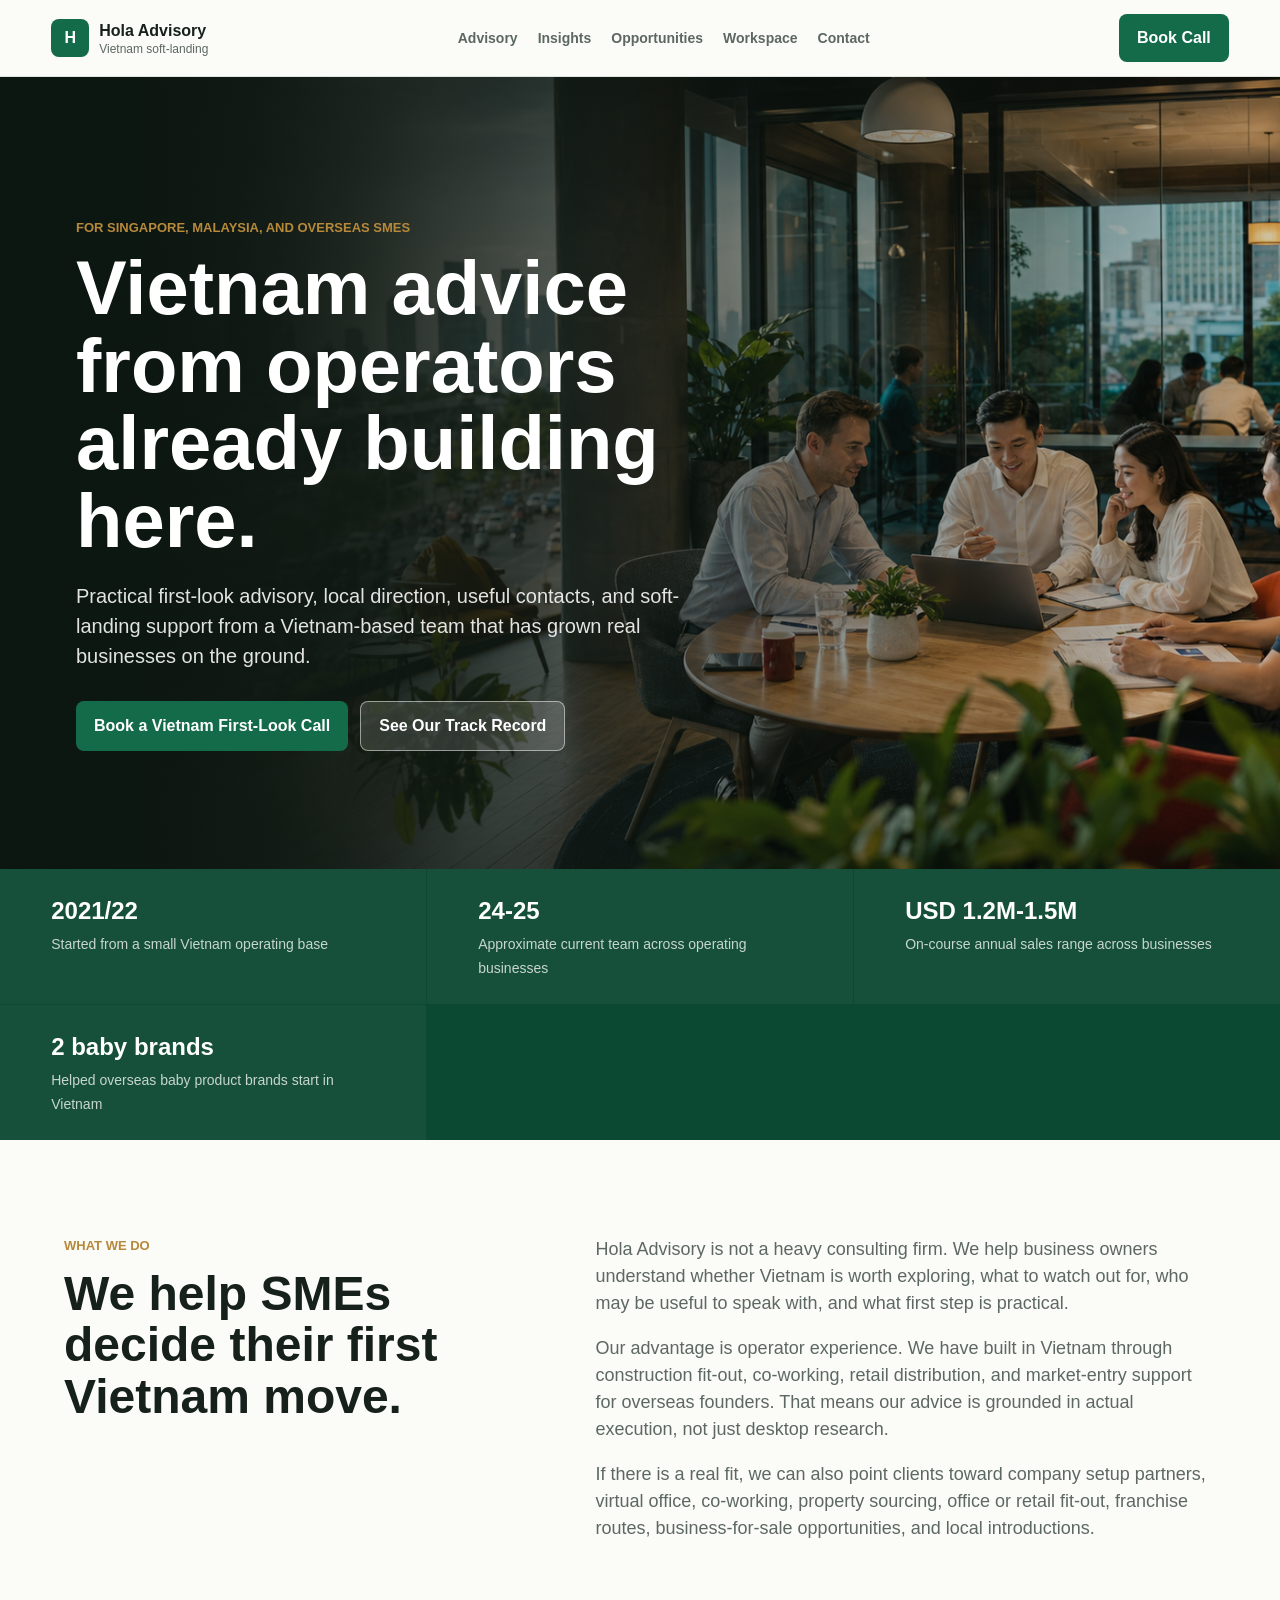
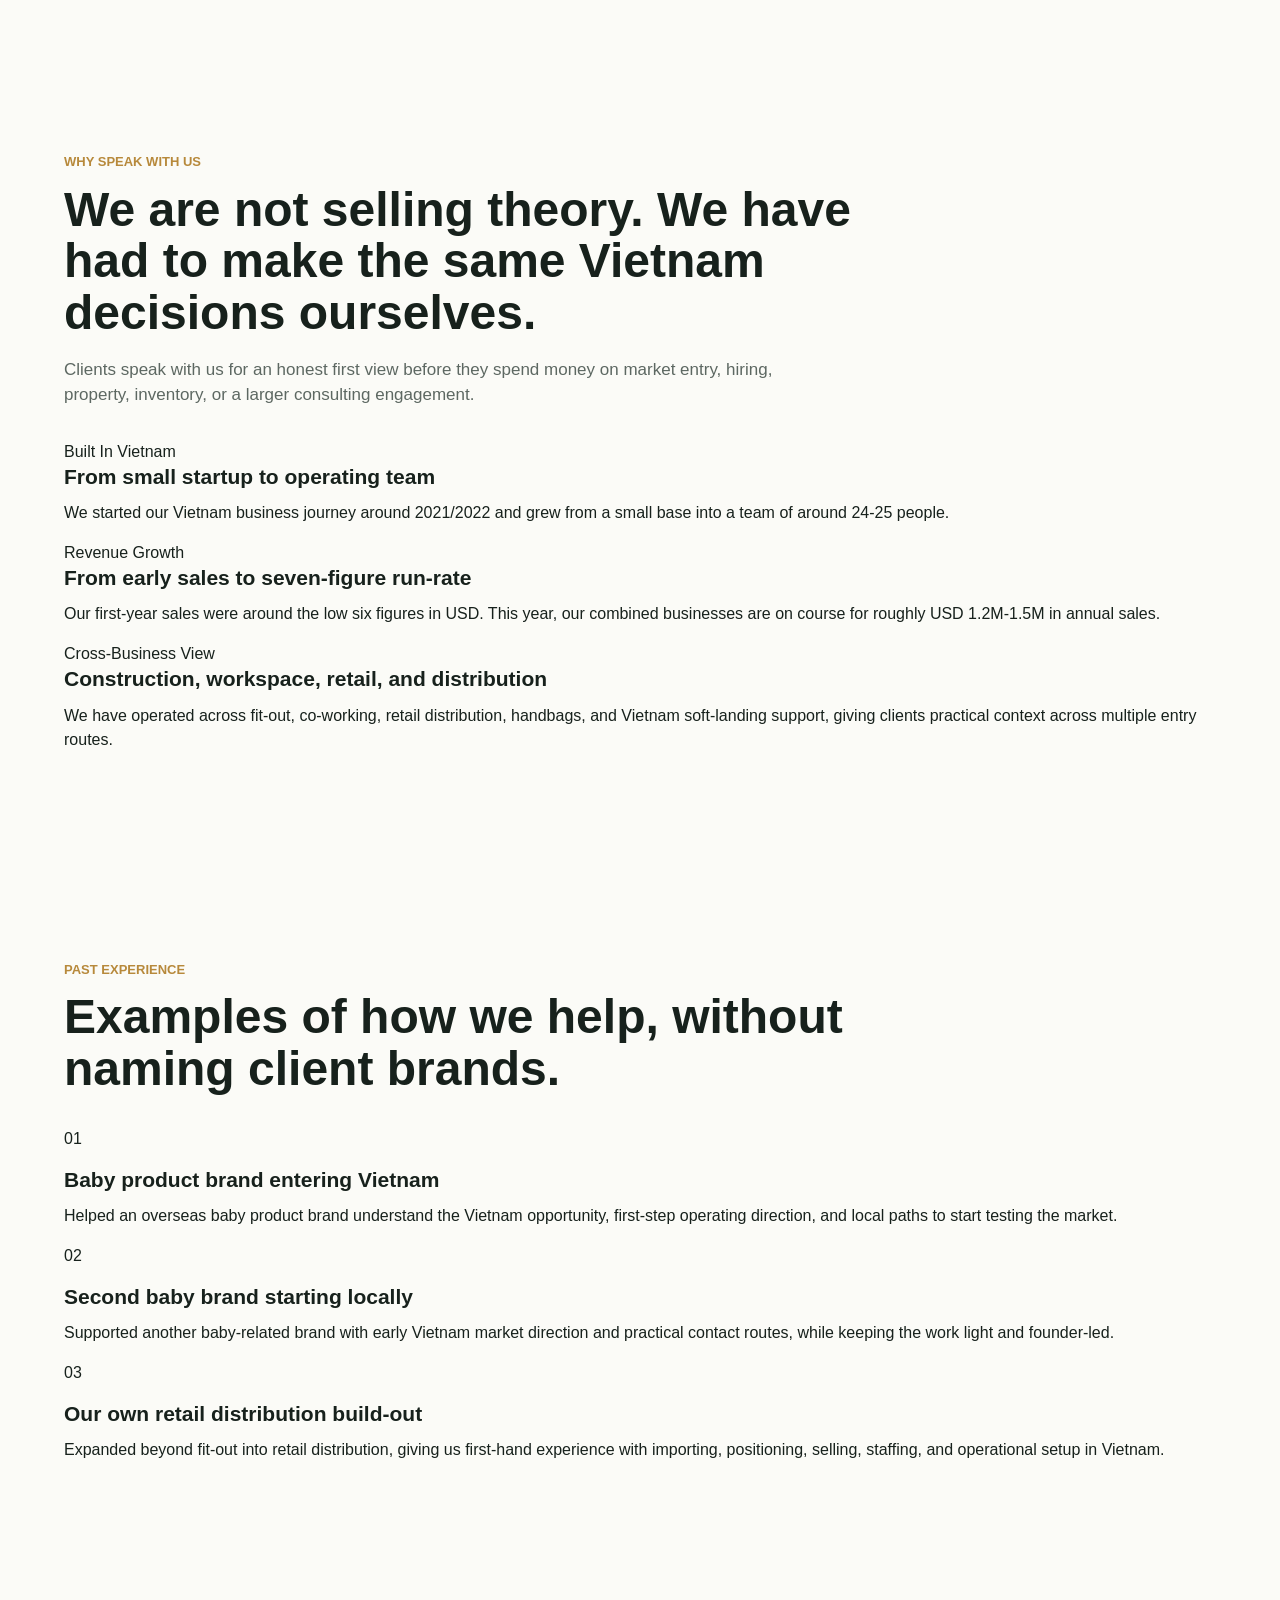
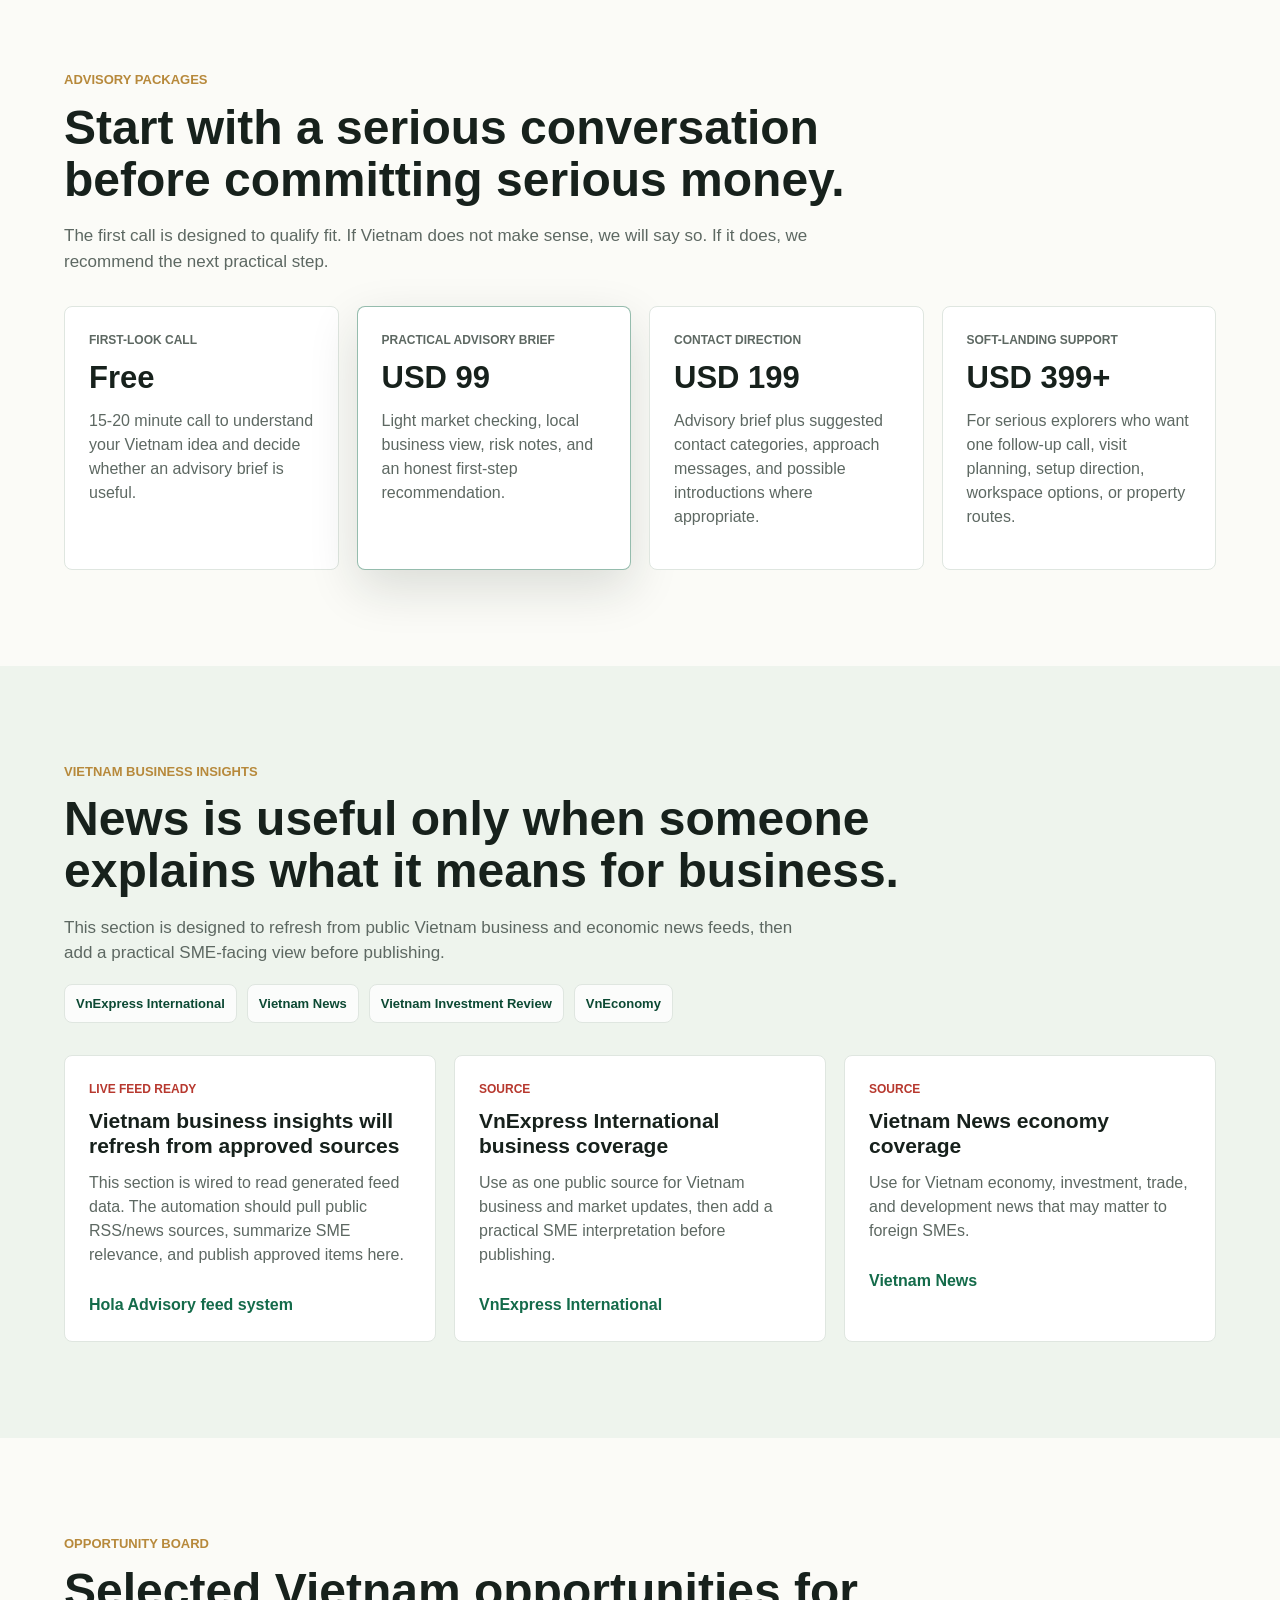
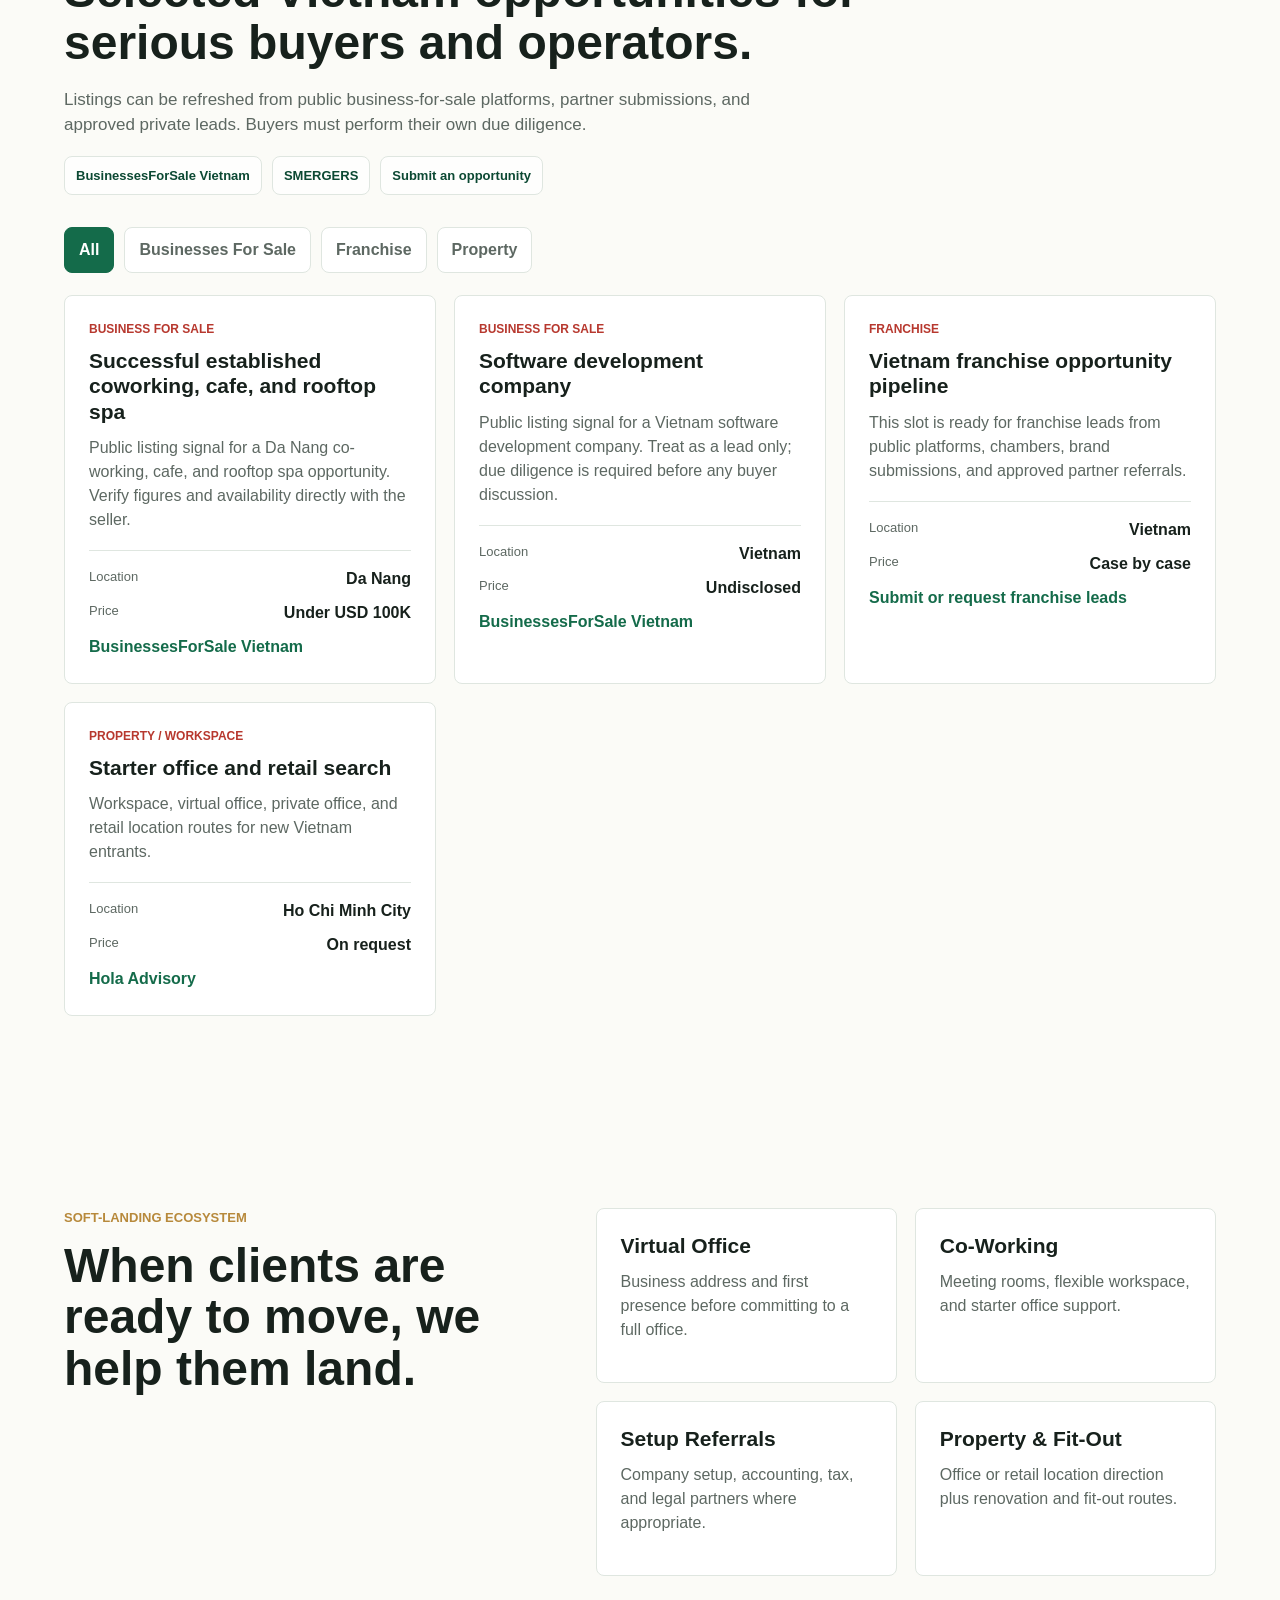
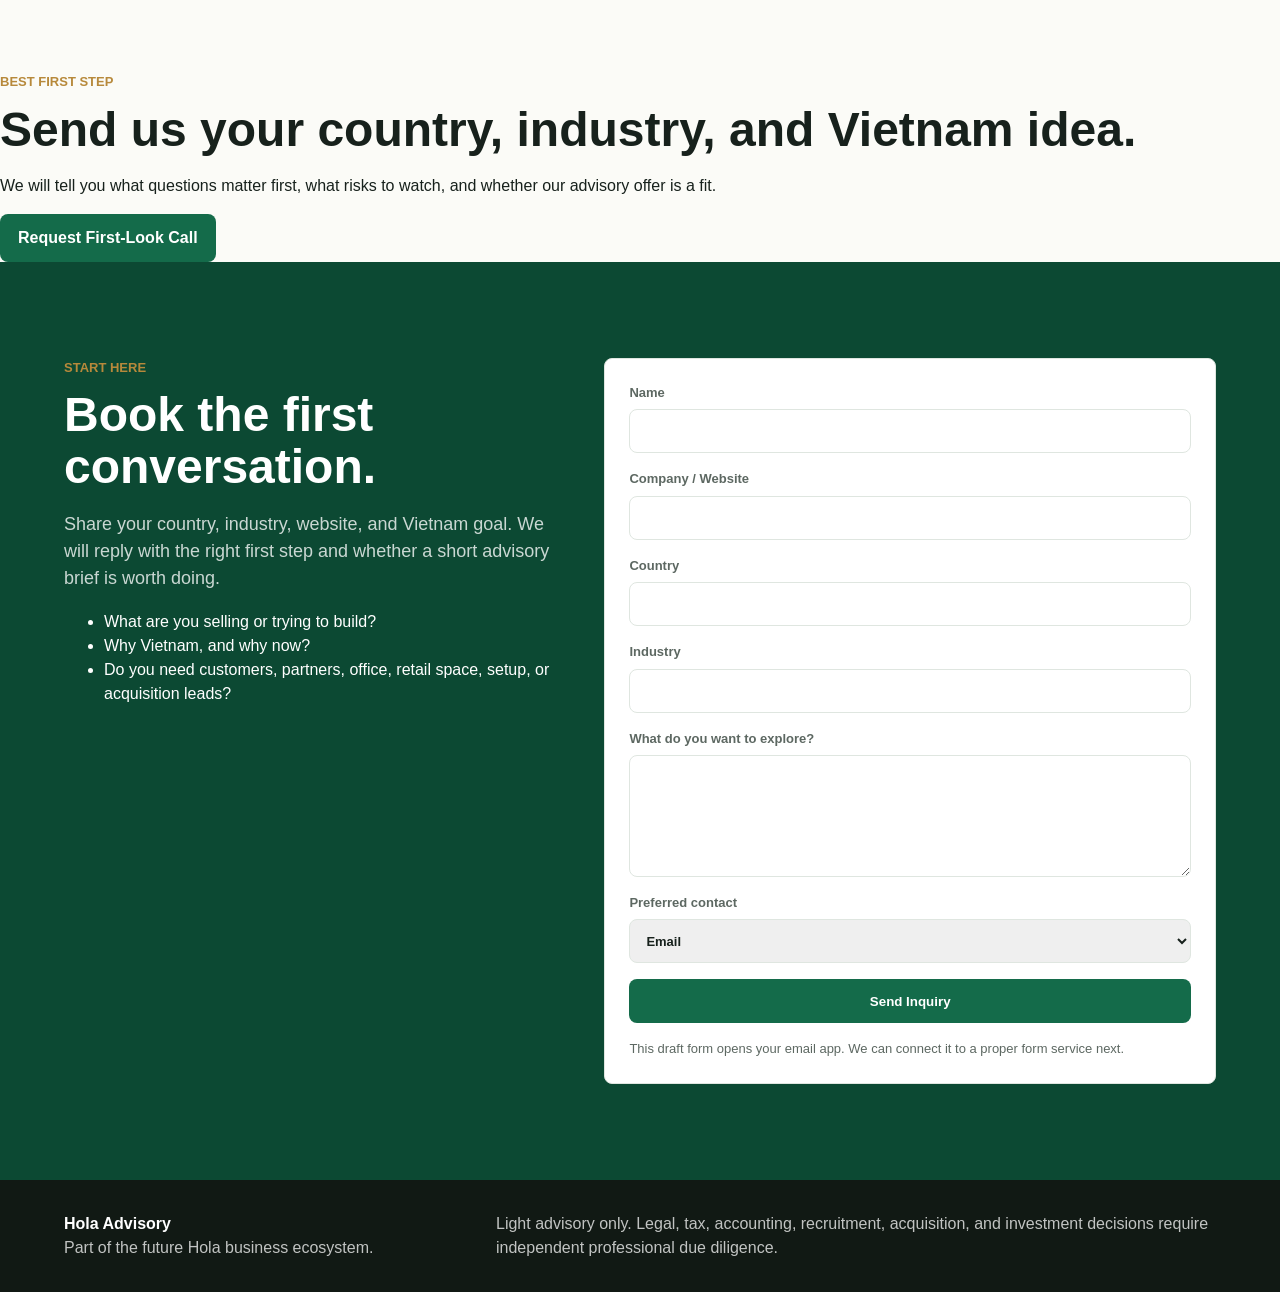
==== index.html @ fd91879b "Update index.html" ====
<!doctype html>
<html lang="en">
  <head>
    <meta charset="utf-8" />
    <meta name="viewport" content="width=device-width, initial-scale=1" />
    <title>Hola Advisory | Vietnam Soft-Landing For SMEs</title>
    <meta name="description" content="Hola Advisory helps Singaporean, Malaysian, and overseas SMEs explore Vietnam through practical advisory, local introductions, workspace, setup referrals, property, fit-out, franchise, and acquisition opportunities." />
    <link rel="stylesheet" href="styles.css" />
  </head>
  <body>
    <header class="site-header">
      <a class="brand" href="#home" aria-label="Hola Advisory home">
        <span class="brand-mark">H</span>
        <span><strong>Hola Advisory</strong><small>Vietnam soft-landing</small></span>
      </a>
      <nav class="nav" aria-label="Primary navigation">
        <a href="#advisory">Advisory</a>
        <a href="#insights">Insights</a>
        <a href="#opportunities">Opportunities</a>
        <a href="#workspace">Workspace</a>
        <a href="#contact">Contact</a>
      </nav>
      <a class="header-cta" href="#contact">Book Call</a>
    </header>

    <main id="home">
      <section class="hero">
        <img class="hero-image" src="assets/hero-vietnam-soft-landing.png" alt="Business owners discussing Vietnam expansion in a modern workspace" />
        <div class="hero-overlay"></div>
        <div class="hero-content">
          <p class="eyebrow">For Singapore, Malaysia, and overseas SMEs</p>
          <h1>Vietnam advice from operators already building here.</h1>
          <p class="hero-copy">Practical first-look advisory, local direction, useful contacts, and soft-landing support from a Vietnam-based team that has grown real businesses on the ground.</p>
          <div class="hero-actions">
            <a class="button primary" href="#contact">Book a Vietnam First-Look Call</a>
            <a class="button secondary" href="#track-record">See Our Track Record</a>
          </div>
        </div>
      </section>

      <section class="proof-strip">
        <div><strong>2021/22</strong><span>Started from a small Vietnam operating base</span></div>
        <div><strong>24-25</strong><span>Approximate current team across operating businesses</span></div>
        <div><strong>USD 1.2M-1.5M</strong><span>On-course annual sales range across businesses</span></div>
        <div><strong>2 baby brands</strong><span>Helped overseas baby product brands start in Vietnam</span></div>
      </section>

      <section class="section split">
        <div>
          <p class="eyebrow">What We Do</p>
          <h2>We help SMEs decide their first Vietnam move.</h2>
        </div>
        <div class="text-block">
          <p>Hola Advisory is not a heavy consulting firm. We help business owners understand whether Vietnam is worth exploring, what to watch out for, who may be useful to speak with, and what first step is practical.</p>
          <p>Our advantage is operator experience. We have built in Vietnam through construction fit-out, co-working, retail distribution, and market-entry support for overseas founders. That means our advice is grounded in actual execution, not just desktop research.</p>
          <p>If there is a real fit, we can also point clients toward company setup partners, virtual office, co-working, property sourcing, office or retail fit-out, franchise routes, business-for-sale opportunities, and local introductions.</p>
        </div>
      </section>

      <section class="section credibility-section" id="track-record">
        <div class="section-heading">
          <p class="eyebrow">Why Speak With Us</p>
          <h2>We are not selling theory. We have had to make the same Vietnam decisions ourselves.</h2>
          <p class="section-note">Clients speak with us for an honest first view before they spend money on market entry, hiring, property, inventory, or a larger consulting engagement.</p>
        </div>
        <div class="credibility-grid">
          <article>
            <span>Built In Vietnam</span>
            <h3>From small startup to operating team</h3>
            <p>We started our Vietnam business journey around 2021/2022 and grew from a small base into a team of around 24-25 people.</p>
          </article>
          <article>
            <span>Revenue Growth</span>
            <h3>From early sales to seven-figure run-rate</h3>
            <p>Our first-year sales were around the low six figures in USD. This year, our combined businesses are on course for roughly USD 1.2M-1.5M in annual sales.</p>
          </article>
          <article>
            <span>Cross-Business View</span>
            <h3>Construction, workspace, retail, and distribution</h3>
            <p>We have operated across fit-out, co-working, retail distribution, handbags, and Vietnam soft-landing support, giving clients practical context across multiple entry routes.</p>
          </article>
        </div>
      </section>

      <section class="section case-section">
        <div class="section-heading">
          <p class="eyebrow">Past Experience</p>
          <h2>Examples of how we help, without naming client brands.</h2>
        </div>
        <div class="case-grid">
          <article>
            <p class="case-number">01</p>
            <h3>Baby product brand entering Vietnam</h3>
            <p>Helped an overseas baby product brand understand the Vietnam opportunity, first-step operating direction, and local paths to start testing the market.</p>
          </article>
          <article>
            <p class="case-number">02</p>
            <h3>Second baby brand starting locally</h3>
            <p>Supported another baby-related brand with early Vietnam market direction and practical contact routes, while keeping the work light and founder-led.</p>
          </article>
          <article>
            <p class="case-number">03</p>
            <h3>Our own retail distribution build-out</h3>
            <p>Expanded beyond fit-out into retail distribution, giving us first-hand experience with importing, positioning, selling, staffing, and operational setup in Vietnam.</p>
          </article>
        </div>
      </section>

      <section class="section" id="advisory">
        <div class="section-heading">
          <p class="eyebrow">Advisory Packages</p>
          <h2>Start with a serious conversation before committing serious money.</h2>
          <p class="section-note">The first call is designed to qualify fit. If Vietnam does not make sense, we will say so. If it does, we recommend the next practical step.</p>
        </div>
        <div class="pricing-grid">
          <article class="price-card"><p class="price-label">First-Look Call</p><h3>Free</h3><p>15-20 minute call to understand your Vietnam idea and decide whether an advisory brief is useful.</p></article>
          <article class="price-card featured"><p class="price-label">Practical Advisory Brief</p><h3>USD 99</h3><p>Light market checking, local business view, risk notes, and an honest first-step recommendation.</p></article>
          <article class="price-card"><p class="price-label">Contact Direction</p><h3>USD 199</h3><p>Advisory brief plus suggested contact categories, approach messages, and possible introductions where appropriate.</p></article>
          <article class="price-card"><p class="price-label">Soft-Landing Support</p><h3>USD 399+</h3><p>For serious explorers who want one follow-up call, visit planning, setup direction, workspace options, or property routes.</p></article>
        </div>
      </section>

      <section class="section band" id="insights">
        <div class="section-heading">
          <p class="eyebrow">Vietnam Business Insights</p>
          <h2>News is useful only when someone explains what it means for business.</h2>
          <p class="section-note">This section is designed to refresh from public Vietnam business and economic news feeds, then add a practical SME-facing view before publishing.</p>
          <div class="source-row">
            <a href="https://e.vnexpress.net/news/business" target="_blank" rel="noopener">VnExpress International</a>
            <a href="https://vietnamnews.vn/economy" target="_blank" rel="noopener">Vietnam News</a>
            <a href="https://vir.com.vn/" target="_blank" rel="noopener">Vietnam Investment Review</a>
            <a href="https://vneconomy.vn/" target="_blank" rel="noopener">VnEconomy</a>
          </div>
        </div>
        <div class="insight-grid" id="insight-grid">
          <article><span>Loading</span><h3>Fetching latest Vietnam business signals</h3><p>The feed will show economy, infrastructure, property, investment, franchise, and SME-relevant updates.</p></article>
        </div>
      </section>

      <section class="section" id="opportunities">
        <div class="section-heading">
          <p class="eyebrow">Opportunity Board</p>
          <h2>Selected Vietnam opportunities for serious buyers and operators.</h2>
          <p class="section-note">Listings can be refreshed from public business-for-sale platforms, partner submissions, and approved private leads. Buyers must perform their own due diligence.</p>
          <div class="source-row">
            <a href="https://www.businessesforsale.com/search/businesses-for-sale-in-vietnam" target="_blank" rel="noopener">BusinessesForSale Vietnam</a>
            <a href="https://www.smergers.com/" target="_blank" rel="noopener">SMERGERS</a>
            <a href="#contact">Submit an opportunity</a>
          </div>
        </div>
        <div class="opportunity-tabs">
          <button class="tab active" data-filter="all" type="button">All</button>
          <button class="tab" data-filter="sale" type="button">Businesses For Sale</button>
          <button class="tab" data-filter="franchise" type="button">Franchise</button>
          <button class="tab" data-filter="property" type="button">Property</button>
        </div>
        <div class="listing-grid" id="listing-grid">
          <article class="listing-card" data-type="sale"><span>Loading</span><h3>Fetching opportunity leads</h3><p>Business sale, franchise, and property leads will appear here after the feed loads.</p></article>
        </div>
      </section>

      <section class="section split" id="workspace">
        <div><p class="eyebrow">Soft-Landing Ecosystem</p><h2>When clients are ready to move, we help them land.</h2></div>
        <div class="service-grid">
          <article><h3>Virtual Office</h3><p>Business address and first presence before committing to a full office.</p></article>
          <article><h3>Co-Working</h3><p>Meeting rooms, flexible workspace, and starter office support.</p></article>
          <article><h3>Setup Referrals</h3><p>Company setup, accounting, tax, and legal partners where appropriate.</p></article>
          <article><h3>Property & Fit-Out</h3><p>Office or retail location direction plus renovation and fit-out routes.</p></article>
        </div>
      </section>

      <section class="cta-band">
        <div>
          <p class="eyebrow">Best First Step</p>
          <h2>Send us your country, industry, and Vietnam idea.</h2>
          <p>We will tell you what questions matter first, what risks to watch, and whether our advisory offer is a fit.</p>
        </div>
        <a class="button primary" href="#contact">Request First-Look Call</a>
      </section>

      <section class="section contact-section" id="contact">
        <div class="contact-copy">
          <p class="eyebrow">Start Here</p>
          <h2>Book the first conversation.</h2>
          <p>Share your country, industry, website, and Vietnam goal. We will reply with the right first step and whether a short advisory brief is worth doing.</p>
          <ul class="contact-prompts">
            <li>What are you selling or trying to build?</li>
            <li>Why Vietnam, and why now?</li>
            <li>Do you need customers, partners, office, retail space, setup, or acquisition leads?</li>
          </ul>
        </div>
        <form class="contact-form" action="mailto:hello@holaadvisory.com" method="post" enctype="text/plain">
          <label>Name<input name="name" type="text" required /></label>
          <label>Company / Website<input name="company" type="text" required /></label>
          <label>Country<input name="country" type="text" required /></label>
          <label>Industry<input name="industry" type="text" required /></label>
          <label>What do you want to explore?<textarea name="goal" rows="5" required></textarea></label>
          <label>Preferred contact<select name="preferred_contact"><option>Email</option><option>WhatsApp</option><option>LinkedIn</option><option>Zalo</option></select></label>
          <button class="button primary" type="submit">Send Inquiry</button>
          <p class="form-note">This draft form opens your email app. We can connect it to a proper form service next.</p>
        </form>
      </section>
    </main>

    <footer class="site-footer">
      <div><strong>Hola Advisory</strong><p>Part of the future Hola business ecosystem.</p></div>
      <p>Light advisory only. Legal, tax, accounting, recruitment, acquisition, and investment decisions require independent professional due diligence.</p>
    </footer>

    <script src="script.js"></script>
  </body>
</html>
---- styles.css ----
:root {
  --ink: #17211c;
  --muted: #5d6862;
  --line: #dfe6e0;
  --paper: #fbfbf7;
  --soft: #eef4ed;
  --green: #146b4a;
  --green-dark: #0c4933;
  --red: #b7382e;
  --gold: #b7893b;
  --white: #fff;
  --shadow: 0 18px 50px rgba(23, 33, 28, 0.14);
}
* { box-sizing: border-box; }
html { scroll-behavior: smooth; }
body { margin: 0; background: var(--paper); color: var(--ink); font-family: Aptos, "Segoe UI Variable Text", "Segoe UI", Arial, sans-serif; line-height: 1.5; }
a { color: inherit; text-decoration: none; }
.site-header { align-items: center; background: rgba(251,251,247,.94); border-bottom: 1px solid var(--line); display: flex; gap: 24px; justify-content: space-between; left: 0; padding: 14px clamp(18px,4vw,56px); position: sticky; right: 0; top: 0; z-index: 10; }
.brand { align-items: center; display: flex; gap: 10px; min-width: max-content; }
.brand-mark { align-items: center; background: var(--green); border-radius: 8px; color: var(--white); display: inline-flex; font-weight: 700; height: 38px; justify-content: center; width: 38px; }
.brand strong { display: block; font-size: 16px; font-weight: 700; }
.brand small { color: var(--muted); display: block; font-size: 12px; margin-top: -3px; }
.nav { display: flex; gap: 20px; justify-content: center; }
.nav a { color: var(--muted); font-size: 14px; font-weight: 700; }
.header-cta, .button { align-items: center; border-radius: 8px; display: inline-flex; font-weight: 700; justify-content: center; min-height: 44px; padding: 12px 18px; }
.header-cta, .button.primary { background: var(--green); color: var(--white); border: 0; }
.button.secondary { background: rgba(255,255,255,.14); border: 1px solid rgba(255,255,255,.5); color: var(--white); }
.hero { min-height: 88vh; overflow: hidden; position: relative; }
.hero-image { height: 100%; left: 0; object-fit: cover; position: absolute; top: 0; width: 100%; }
.hero-overlay { background: linear-gradient(90deg, rgba(10,22,16,.9), rgba(10,22,16,.66) 42%, rgba(10,22,16,.18)); inset: 0; position: absolute; }
.hero-content { color: var(--white); max-width: 760px; padding: clamp(80px,11vw,145px) clamp(22px,6vw,76px) 110px; position: relative; z-index: 1; }
.eyebrow { color: var(--gold); font-size: 13px; font-weight: 700; margin: 0 0 12px; text-transform: uppercase; }
h1,h2,h3,p { margin-top: 0; }
h1,h2,h3 { font-family: "Segoe UI Variable Display", Aptos, "Segoe UI", Arial, sans-serif; font-weight: 650; }
h1 { font-size: clamp(42px,6vw,76px); line-height: 1.02; margin-bottom: 22px; max-width: 720px; }
h2 { font-size: clamp(30px,4vw,48px); line-height: 1.08; margin-bottom: 18px; }
h3 { font-size: 21px; line-height: 1.2; margin-bottom: 12px; }
.hero-copy { color: rgba(255,255,255,.88); font-size: 20px; max-width: 660px; }
.hero-actions { display: flex; flex-wrap: wrap; gap: 12px; margin-top: 30px; }
.proof-strip { background: var(--green-dark); color: var(--white); display: grid; gap: 1px; grid-template-columns: repeat(3,1fr); }
.proof-strip div { background: rgba(255,255,255,.04); padding: 24px clamp(20px,4vw,54px); }
.proof-strip strong { display: block; font-size: 24px; margin-bottom: 3px; }
.proof-strip span { color: rgba(255,255,255,.76); font-size: 14px; }
.section { padding: clamp(58px,8vw,96px) clamp(20px,5vw,72px); }
.split { display: grid; gap: 44px; grid-template-columns: minmax(260px,.88fr) minmax(300px,1.12fr); }
.text-block { color: var(--muted); font-size: 18px; }
.section-heading { max-width: 840px; margin-bottom: 32px; }
.section-note { color: var(--muted); font-size: 17px; max-width: 760px; }
.source-row { display: flex; flex-wrap: wrap; gap: 10px; margin-top: 18px; }
.source-row a { background: rgba(255,255,255,.78); border: 1px solid var(--line); border-radius: 8px; color: var(--green-dark); font-size: 13px; font-weight: 700; padding: 9px 11px; }
.pricing-grid { display: grid; gap: 18px; grid-template-columns: repeat(4,minmax(0,1fr)); }
.price-card,.insight-grid article,.listing-card,.service-grid article,.contact-form { background: var(--white); border: 1px solid var(--line); border-radius: 8px; padding: 24px; }
.price-card.featured { border-color: rgba(20,107,74,.45); box-shadow: var(--shadow); }
.price-label,.listing-card span,.insight-grid span { color: var(--red); display: block; font-size: 12px; font-weight: 700; margin-bottom: 10px; text-transform: uppercase; }
.price-card h3 { font-size: 31px; }
.price-card p,.insight-grid p,.listing-card p,.service-grid p { color: var(--muted); }
.band { background: var(--soft); }
.insight-grid,.listing-grid,.service-grid { display: grid; gap: 18px; grid-template-columns: repeat(3,minmax(0,1fr)); }
.service-grid { grid-template-columns: repeat(2,minmax(0,1fr)); }
.opportunity-tabs { display: flex; flex-wrap: wrap; gap: 10px; margin-bottom: 22px; }
.tab { background: var(--white); border: 1px solid var(--line); border-radius: 8px; color: var(--muted); cursor: pointer; font: inherit; font-weight: 700; min-height: 42px; padding: 10px 14px; }
.tab.active { background: var(--green); border-color: var(--green); color: var(--white); }
dl { border-top: 1px solid var(--line); display: grid; gap: 10px; margin: 18px 0 0; padding-top: 16px; }
dl div { display: flex; gap: 12px; justify-content: space-between; }
dt { color: var(--muted); font-size: 13px; }
dd { font-weight: 700; margin: 0; text-align: right; }
.insight-grid a,.listing-card a { color: var(--green); display: inline-block; font-weight: 700; margin-top: 10px; }
.contact-section { background: var(--green-dark); color: var(--white); display: grid; gap: 40px; grid-template-columns: minmax(280px,.9fr) minmax(320px,1.1fr); }
.contact-copy p:not(.eyebrow) { color: rgba(255,255,255,.78); font-size: 18px; }
.contact-form { color: var(--ink); display: grid; gap: 16px; }
label { color: var(--muted); display: grid; font-size: 13px; font-weight: 700; gap: 7px; }
input,select,textarea { border: 1px solid var(--line); border-radius: 8px; color: var(--ink); font: inherit; min-height: 44px; padding: 11px 12px; width: 100%; }
textarea { resize: vertical; }
.form-note { color: var(--muted); font-size: 13px; margin: 0; }
.site-footer { align-items: start; background: #111914; color: rgba(255,255,255,.74); display: flex; gap: 30px; justify-content: space-between; padding: 32px clamp(20px,5vw,72px); }
.site-footer strong { color: var(--white); }
.site-footer p { margin-bottom: 0; max-width: 720px; }
@media (max-width: 960px) { .nav { display:none; } .hero { min-height: 780px; } .proof-strip,.pricing-grid,.insight-grid,.listing-grid,.split,.contact-section { grid-template-columns: 1fr; } }
@media (max-width: 640px) { .site-header { padding: 12px 16px; } .header-cta { display:none; } .hero-content { padding: 76px 20px 90px; } .hero-overlay { background: rgba(10,22,16,.86); } .button { width: 100%; } .service-grid,.site-footer { display: grid; grid-template-columns: 1fr; } }
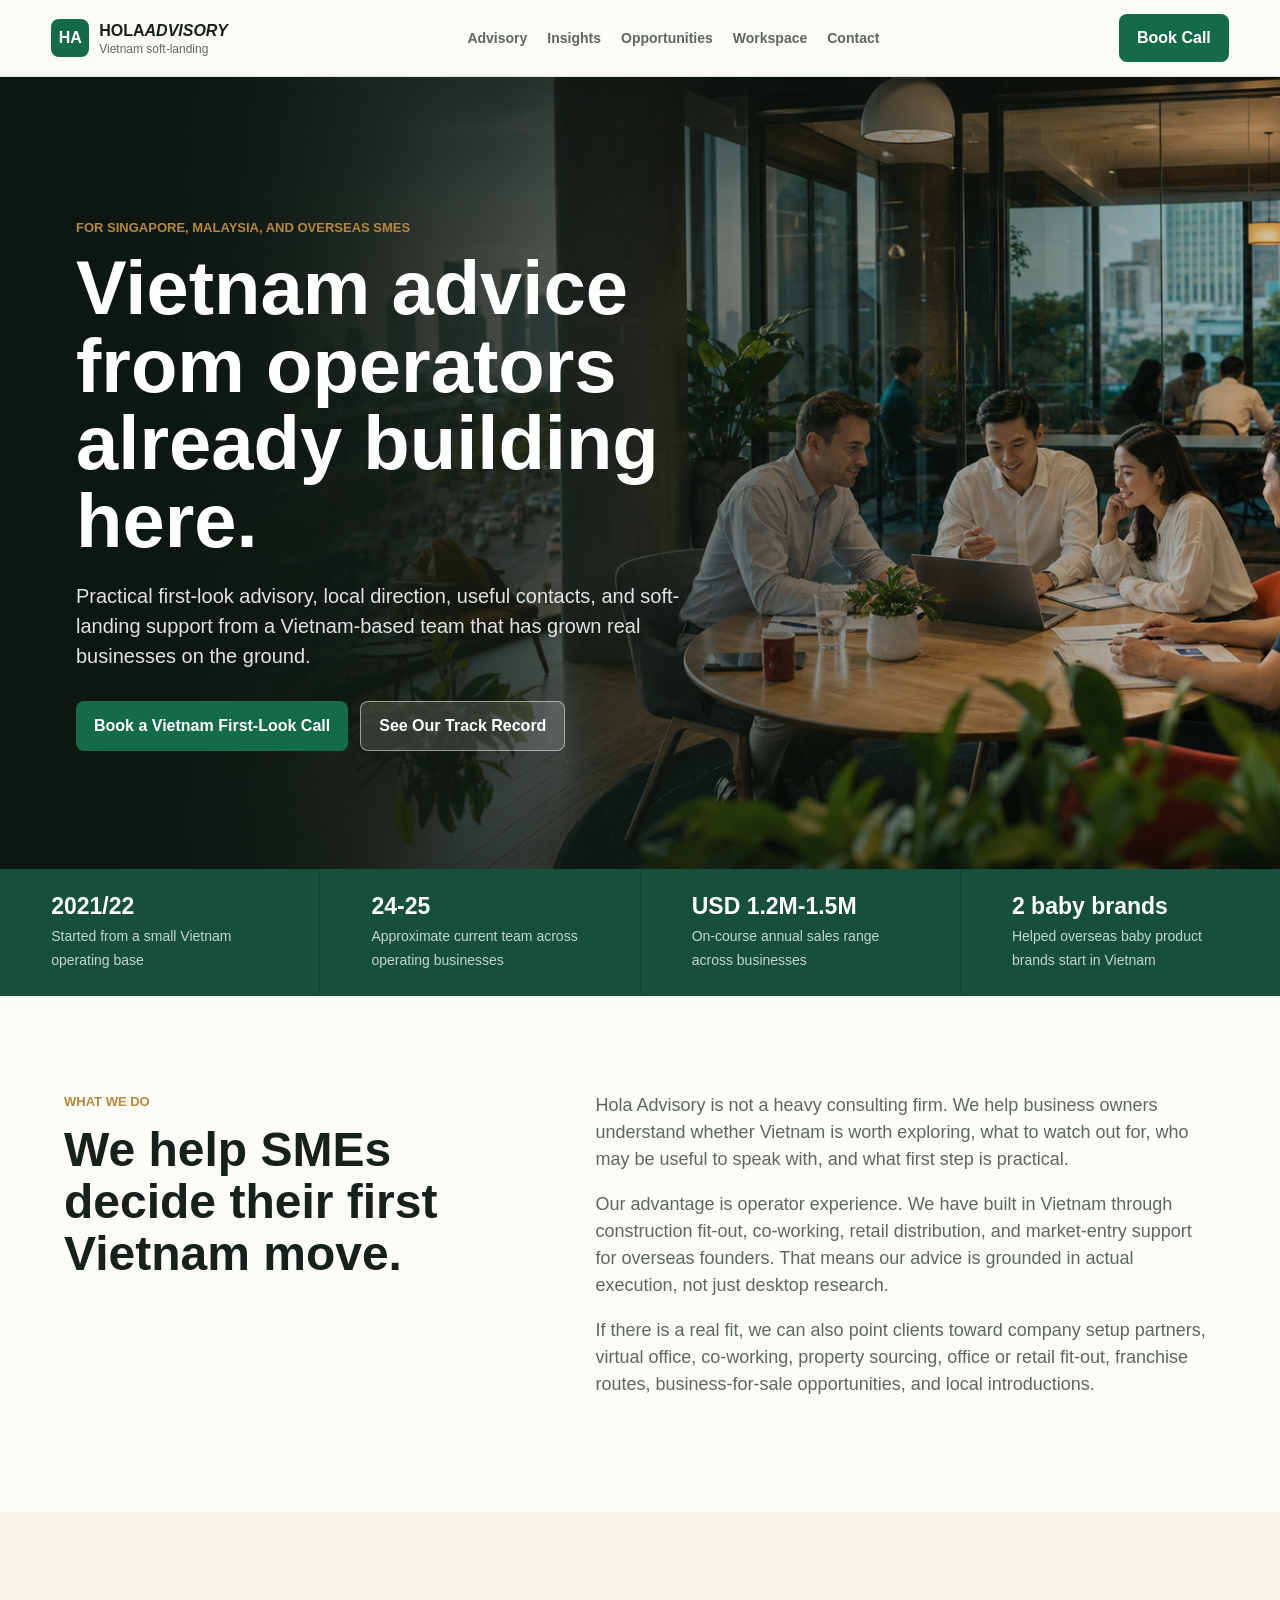
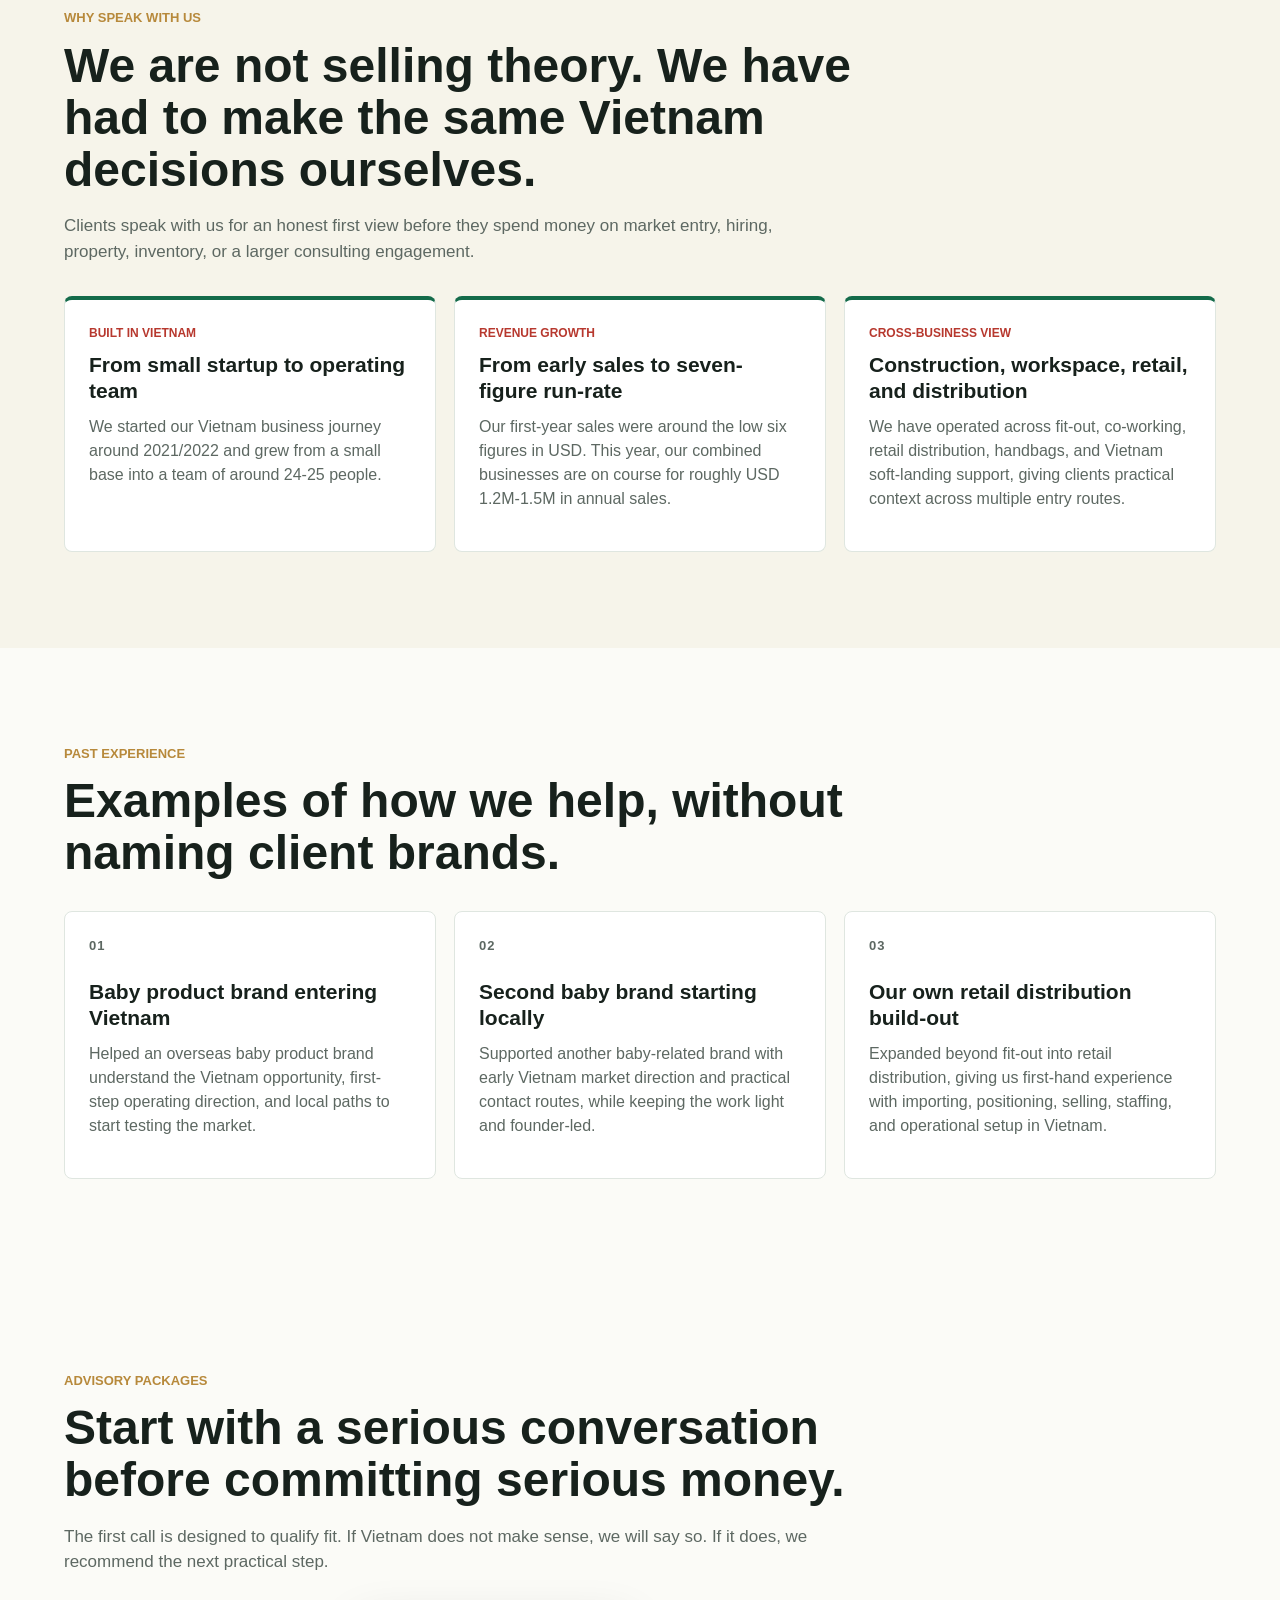
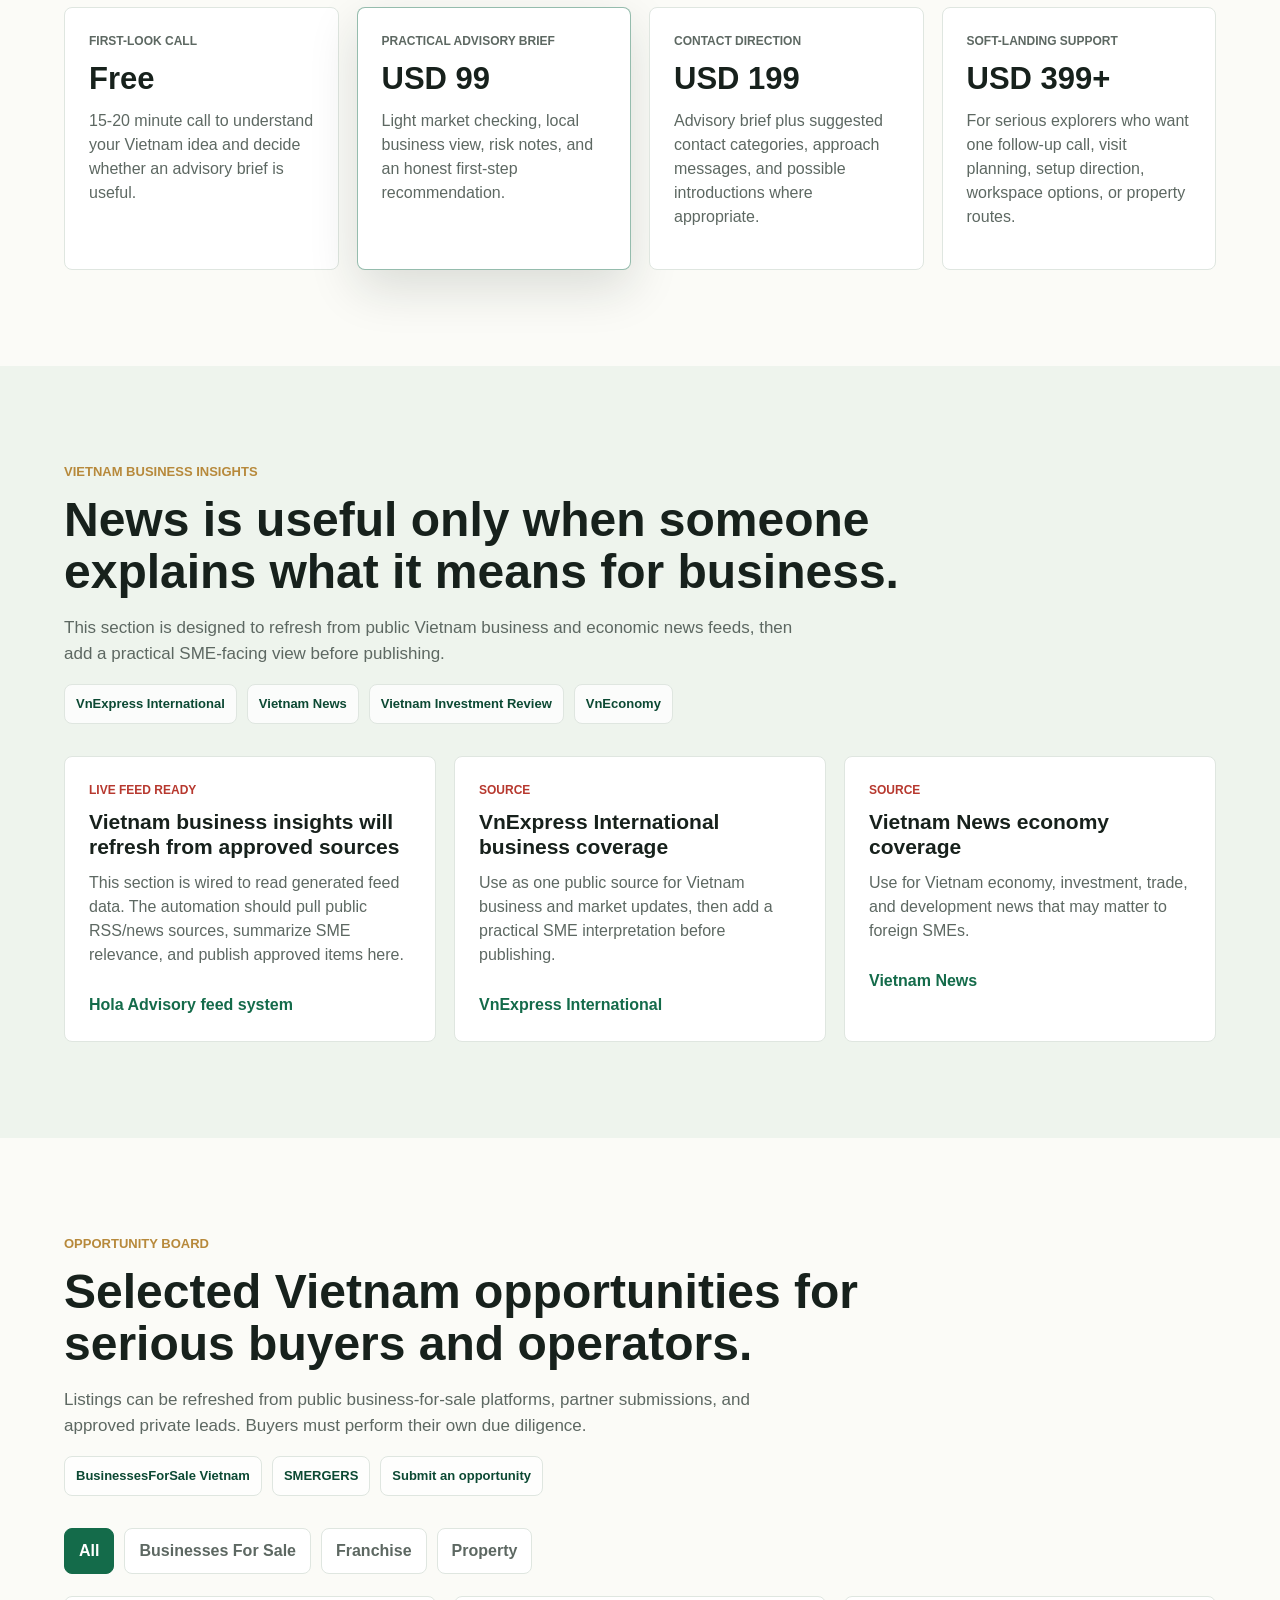
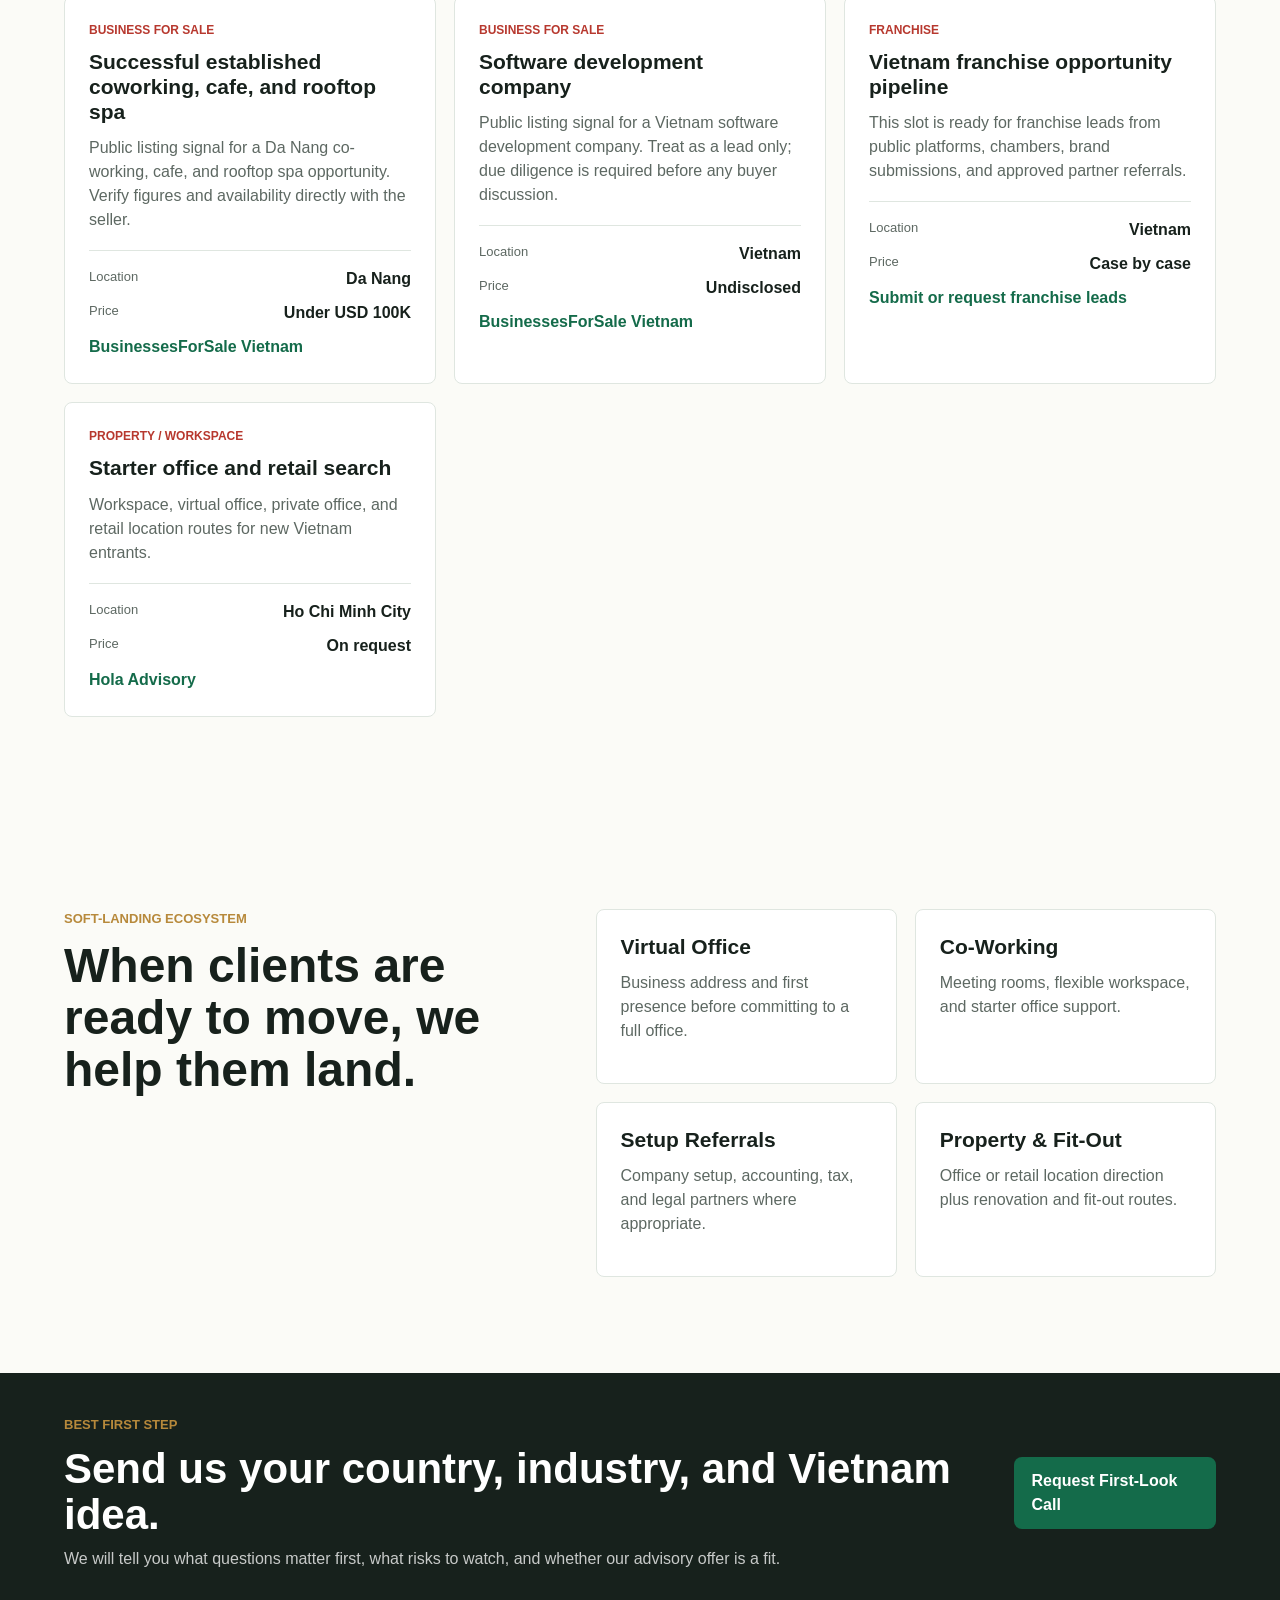
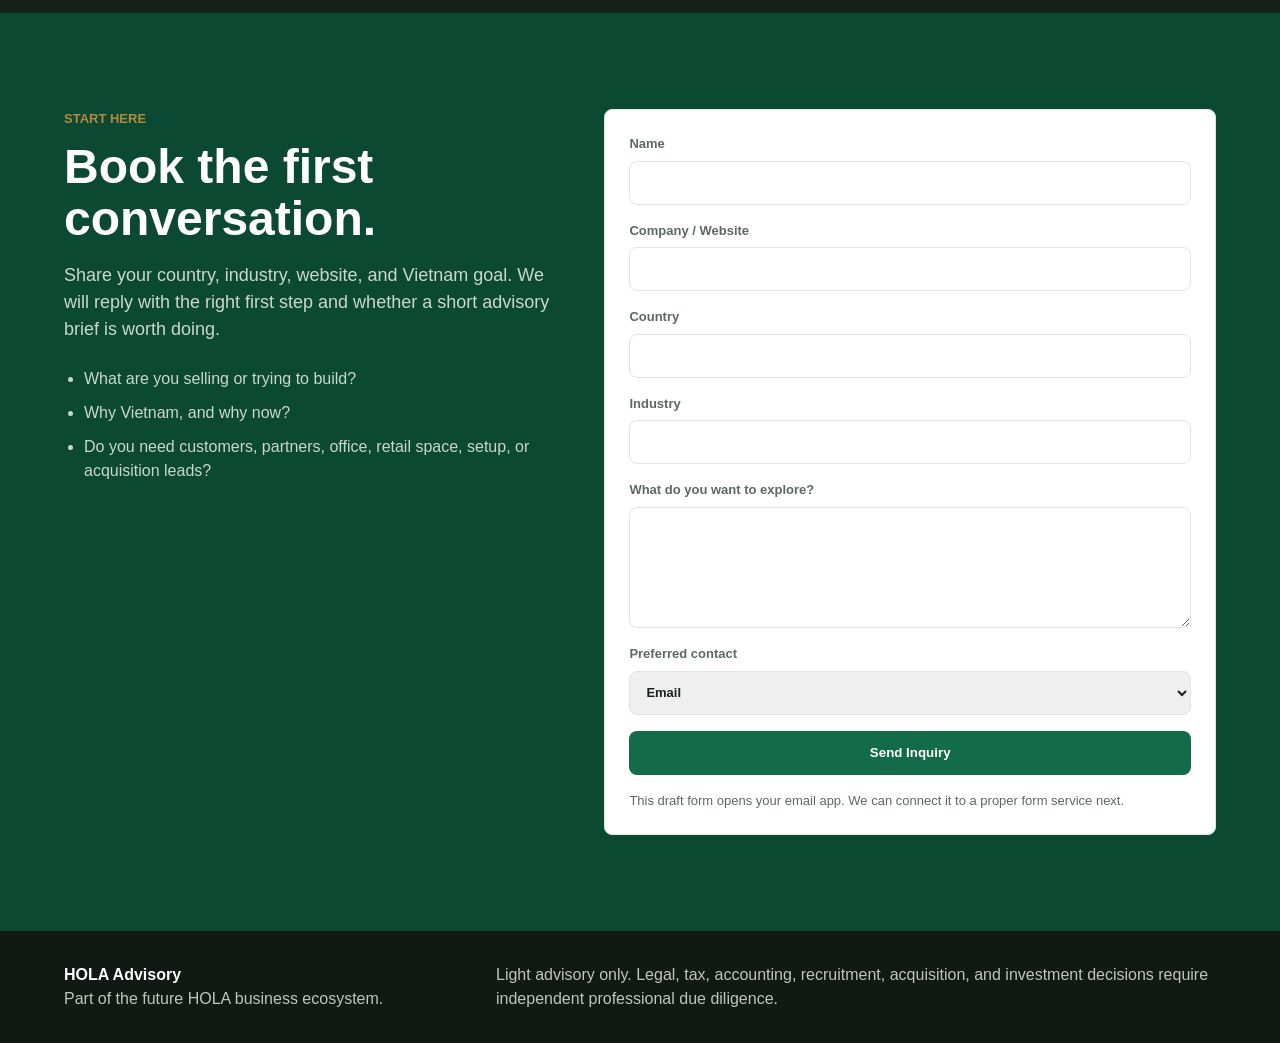
==== commit 0f994932: "Update index.html" ====
--- a/index.html
+++ b/index.html
@@ -9,9 +9,12 @@
   </head>
   <body>
     <header class="site-header">
-      <a class="brand" href="#home" aria-label="Hola Advisory home">
-        <span class="brand-mark">H</span>
-        <span><strong>Hola Advisory</strong><small>Vietnam soft-landing</small></span>
+      <a class="brand" href="#home" aria-label="HOLA Advisory home">
+        <span class="brand-mark">HA</span>
+        <span class="brand-lockup">
+          <strong><span>HOLA</span><em>ADVISORY</em></strong>
+          <small>Vietnam soft-landing</small>
+        </span>
       </a>
       <nav class="nav" aria-label="Primary navigation">
         <a href="#advisory">Advisory</a>
@@ -203,7 +206,7 @@
     </main>
 
     <footer class="site-footer">
-      <div><strong>Hola Advisory</strong><p>Part of the future Hola business ecosystem.</p></div>
+      <div><strong>HOLA Advisory</strong><p>Part of the future HOLA business ecosystem.</p></div>
       <p>Light advisory only. Legal, tax, accounting, recruitment, acquisition, and investment decisions require independent professional due diligence.</p>
     </footer>
 
--- a/styles.css
+++ b/styles.css
@@ -37,9 +37,9 @@
 h3 { font-size: 21px; line-height: 1.2; margin-bottom: 12px; }
 .hero-copy { color: rgba(255,255,255,.88); font-size: 20px; max-width: 660px; }
 .hero-actions { display: flex; flex-wrap: wrap; gap: 12px; margin-top: 30px; }
-.proof-strip { background: var(--green-dark); color: var(--white); display: grid; gap: 1px; grid-template-columns: repeat(3,1fr); }
+.proof-strip { background: var(--green-dark); color: var(--white); display: grid; gap: 1px; grid-template-columns: repeat(4,1fr); }
 .proof-strip div { background: rgba(255,255,255,.04); padding: 24px clamp(20px,4vw,54px); }
-.proof-strip strong { display: block; font-size: 24px; margin-bottom: 3px; }
+.proof-strip strong { display: block; font-size: 23px; line-height: 1.15; margin-bottom: 5px; }
 .proof-strip span { color: rgba(255,255,255,.76); font-size: 14px; }
 .section { padding: clamp(58px,8vw,96px) clamp(20px,5vw,72px); }
 .split { display: grid; gap: 44px; grid-template-columns: minmax(260px,.88fr) minmax(300px,1.12fr); }
@@ -49,7 +49,15 @@
 .source-row { display: flex; flex-wrap: wrap; gap: 10px; margin-top: 18px; }
 .source-row a { background: rgba(255,255,255,.78); border: 1px solid var(--line); border-radius: 8px; color: var(--green-dark); font-size: 13px; font-weight: 700; padding: 9px 11px; }
 .pricing-grid { display: grid; gap: 18px; grid-template-columns: repeat(4,minmax(0,1fr)); }
-.price-card,.insight-grid article,.listing-card,.service-grid article,.contact-form { background: var(--white); border: 1px solid var(--line); border-radius: 8px; padding: 24px; }
+.price-card,.insight-grid article,.listing-card,.service-grid article,.contact-form,.credibility-grid article,.case-grid article { background: var(--white); border: 1px solid var(--line); border-radius: 8px; padding: 24px; }
+.credibility-section { background: #f6f4ea; }
+.credibility-grid,.case-grid { display: grid; gap: 18px; grid-template-columns: repeat(3,minmax(0,1fr)); }
+.credibility-grid article { border-top: 4px solid var(--green); }
+.credibility-grid span { color: var(--red); display: block; font-size: 12px; font-weight: 700; margin-bottom: 10px; text-transform: uppercase; }
+.credibility-grid p,.case-grid p { color: var(--muted); }
+.case-section { background: var(--paper); }
+.case-grid article { display: grid; min-height: 255px; }
+.case-number { color: var(--gold); font-size: 13px; font-weight: 800; letter-spacing: .08em; margin-bottom: 24px; text-transform: uppercase; }
 .price-card.featured { border-color: rgba(20,107,74,.45); box-shadow: var(--shadow); }
 .price-label,.listing-card span,.insight-grid span { color: var(--red); display: block; font-size: 12px; font-weight: 700; margin-bottom: 10px; text-transform: uppercase; }
 .price-card h3 { font-size: 31px; }
@@ -67,7 +75,12 @@
 .insight-grid a,.listing-card a { color: var(--green); display: inline-block; font-weight: 700; margin-top: 10px; }
 .contact-section { background: var(--green-dark); color: var(--white); display: grid; gap: 40px; grid-template-columns: minmax(280px,.9fr) minmax(320px,1.1fr); }
 .contact-copy p:not(.eyebrow) { color: rgba(255,255,255,.78); font-size: 18px; }
+.contact-prompts { color: rgba(255,255,255,.78); margin: 24px 0 0; padding-left: 20px; }
+.contact-prompts li { margin-bottom: 10px; }
 .contact-form { color: var(--ink); display: grid; gap: 16px; }
+.cta-band { align-items: center; background: #17211c; color: var(--white); display: flex; gap: 28px; justify-content: space-between; padding: 42px clamp(20px,5vw,72px); }
+.cta-band h2 { font-size: clamp(28px,3.4vw,42px); margin-bottom: 10px; }
+.cta-band p:not(.eyebrow) { color: rgba(255,255,255,.76); margin-bottom: 0; max-width: 760px; }
 label { color: var(--muted); display: grid; font-size: 13px; font-weight: 700; gap: 7px; }
 input,select,textarea { border: 1px solid var(--line); border-radius: 8px; color: var(--ink); font: inherit; min-height: 44px; padding: 11px 12px; width: 100%; }
 textarea { resize: vertical; }
@@ -75,5 +88,5 @@
 .site-footer { align-items: start; background: #111914; color: rgba(255,255,255,.74); display: flex; gap: 30px; justify-content: space-between; padding: 32px clamp(20px,5vw,72px); }
 .site-footer strong { color: var(--white); }
 .site-footer p { margin-bottom: 0; max-width: 720px; }
-@media (max-width: 960px) { .nav { display:none; } .hero { min-height: 780px; } .proof-strip,.pricing-grid,.insight-grid,.listing-grid,.split,.contact-section { grid-template-columns: 1fr; } }
+@media (max-width: 960px) { .nav { display:none; } .hero { min-height: 780px; } .proof-strip,.pricing-grid,.insight-grid,.listing-grid,.split,.contact-section,.credibility-grid,.case-grid { grid-template-columns: 1fr; } .cta-band { align-items: stretch; display: grid; } }
 @media (max-width: 640px) { .site-header { padding: 12px 16px; } .header-cta { display:none; } .hero-content { padding: 76px 20px 90px; } .hero-overlay { background: rgba(10,22,16,.86); } .button { width: 100%; } .service-grid,.site-footer { display: grid; grid-template-columns: 1fr; } }
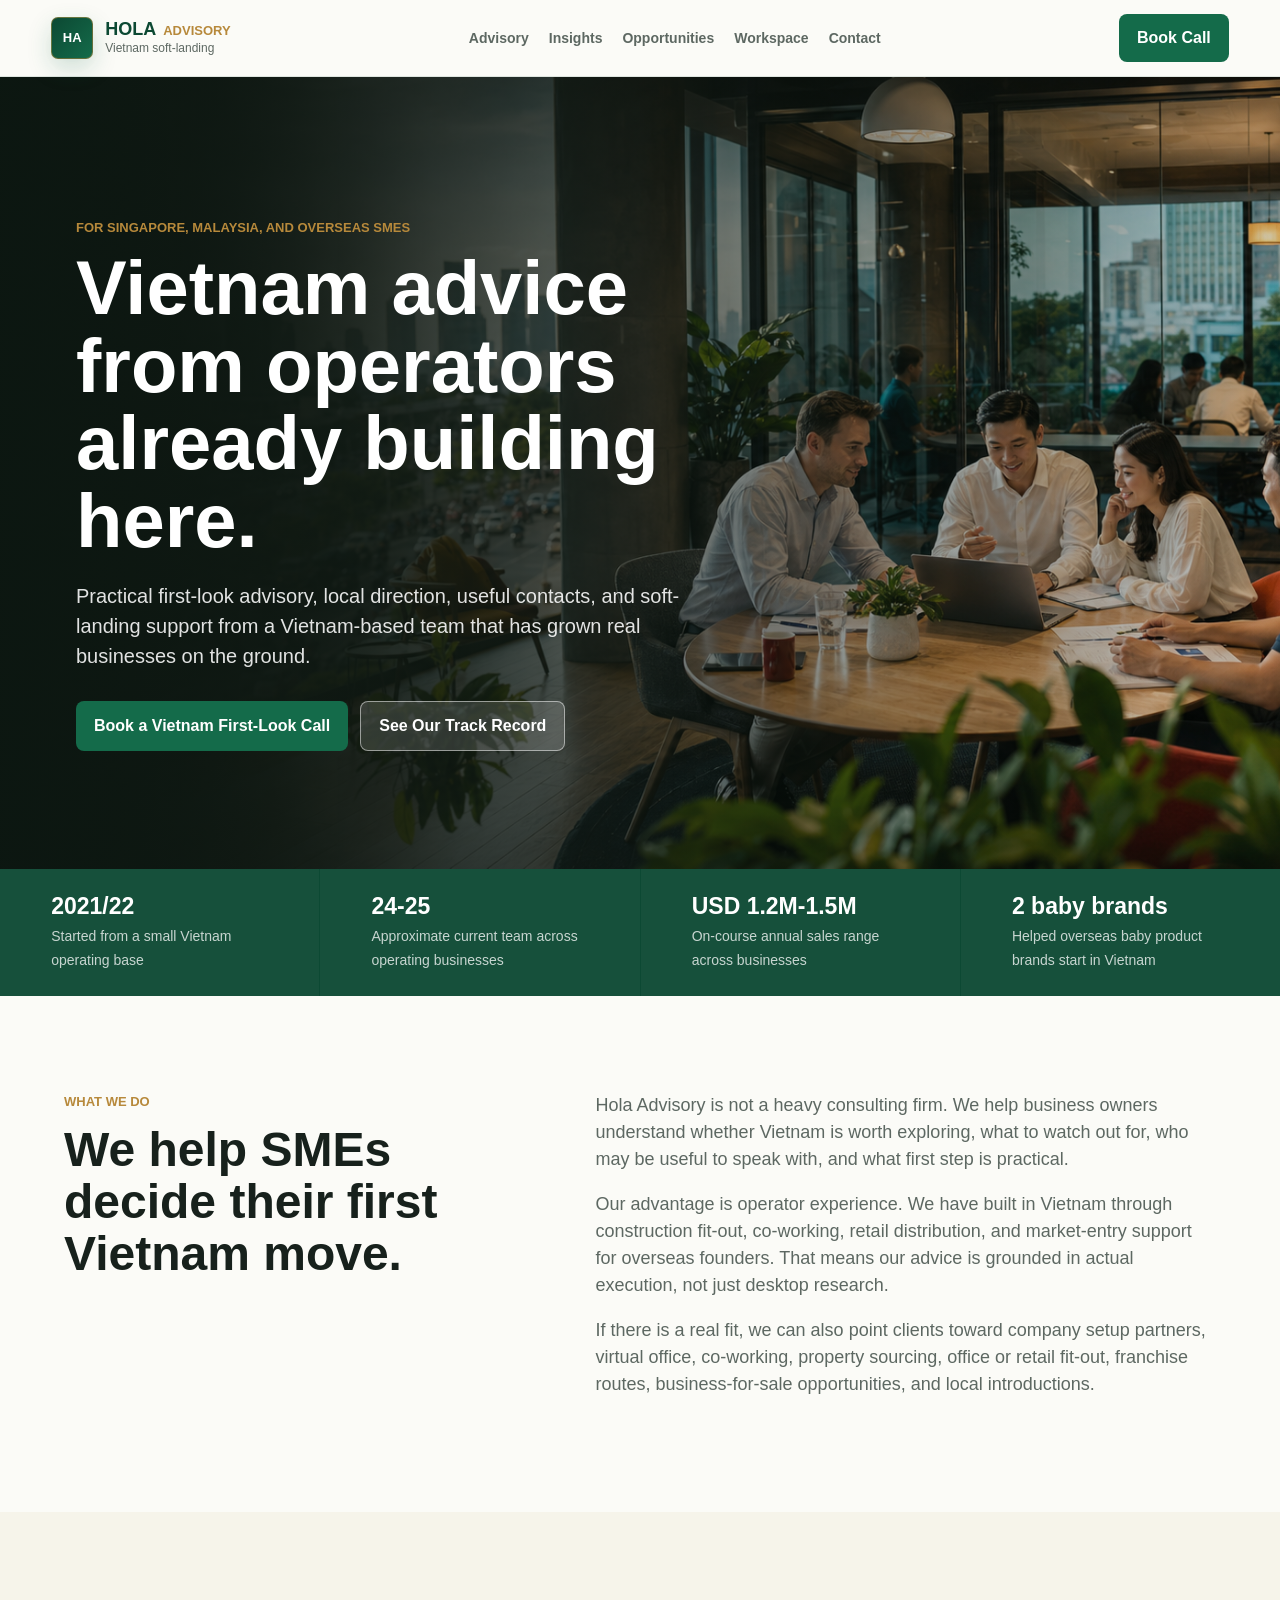
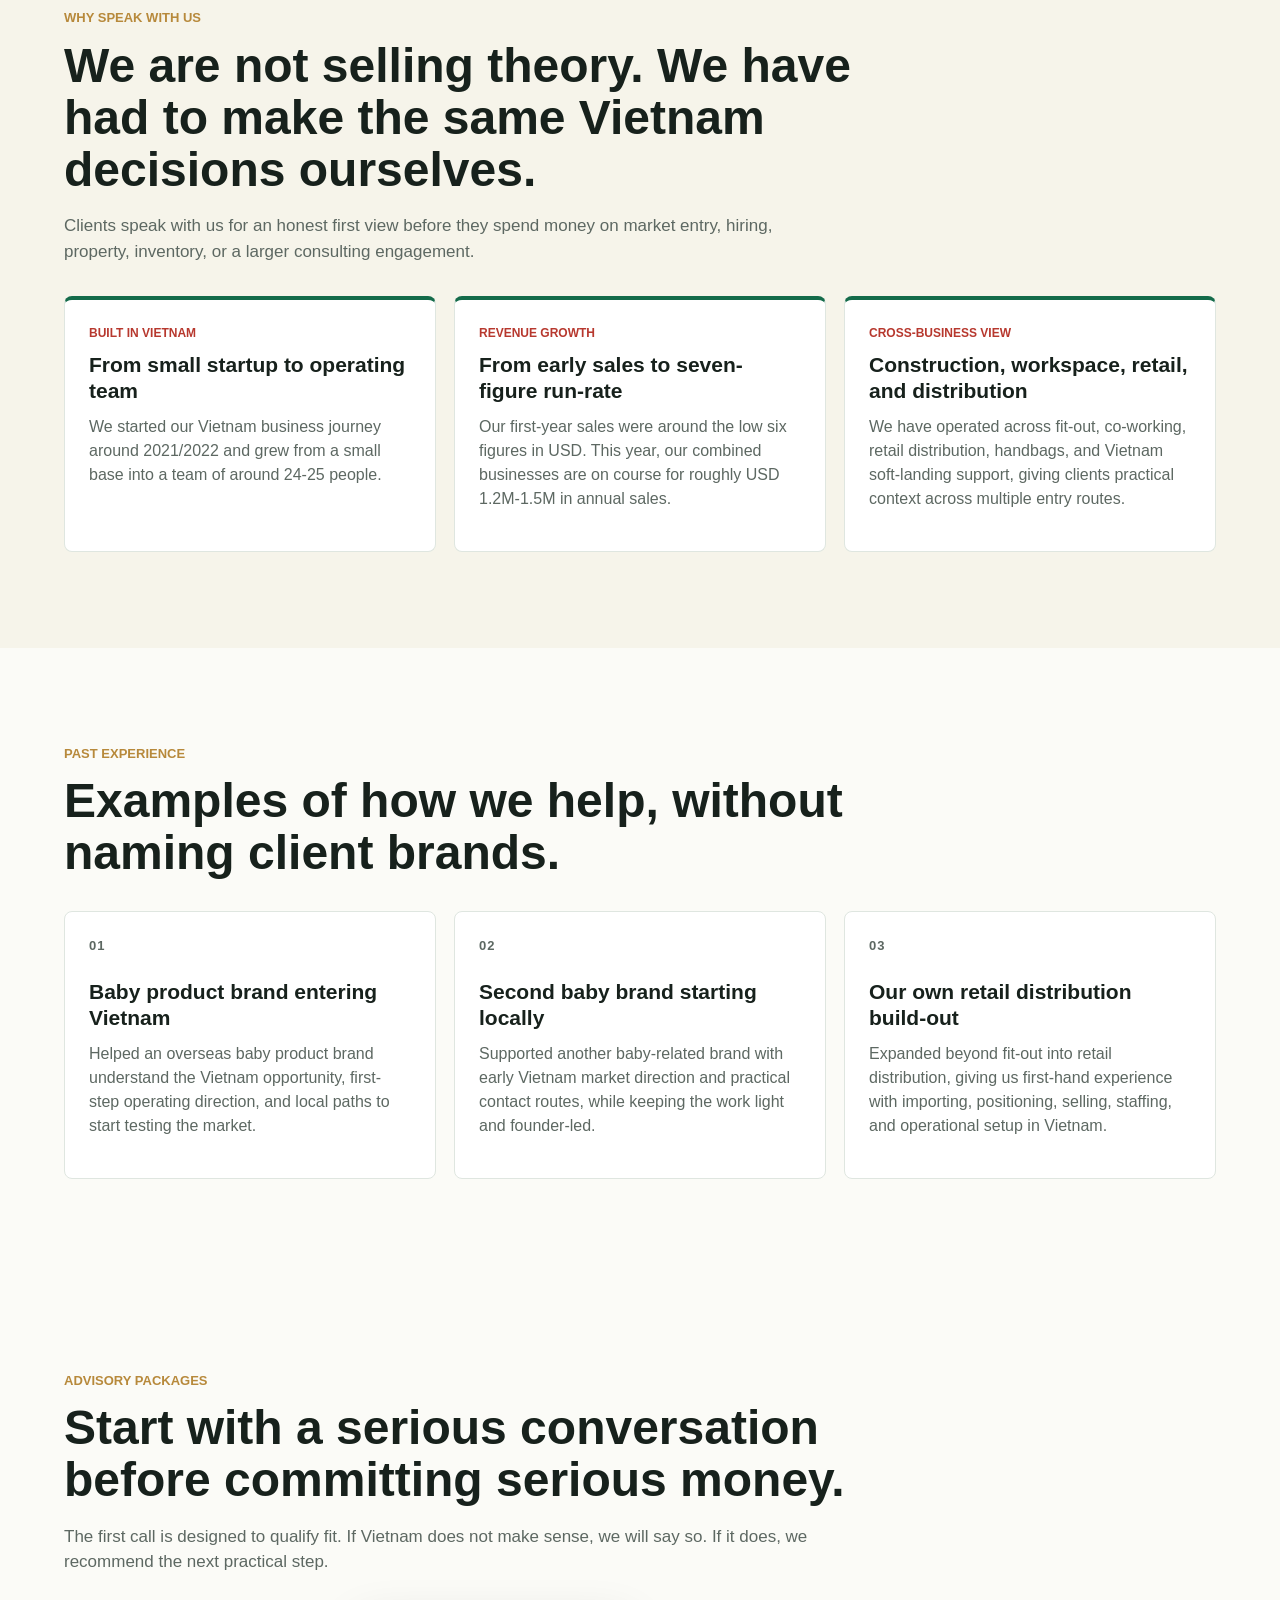
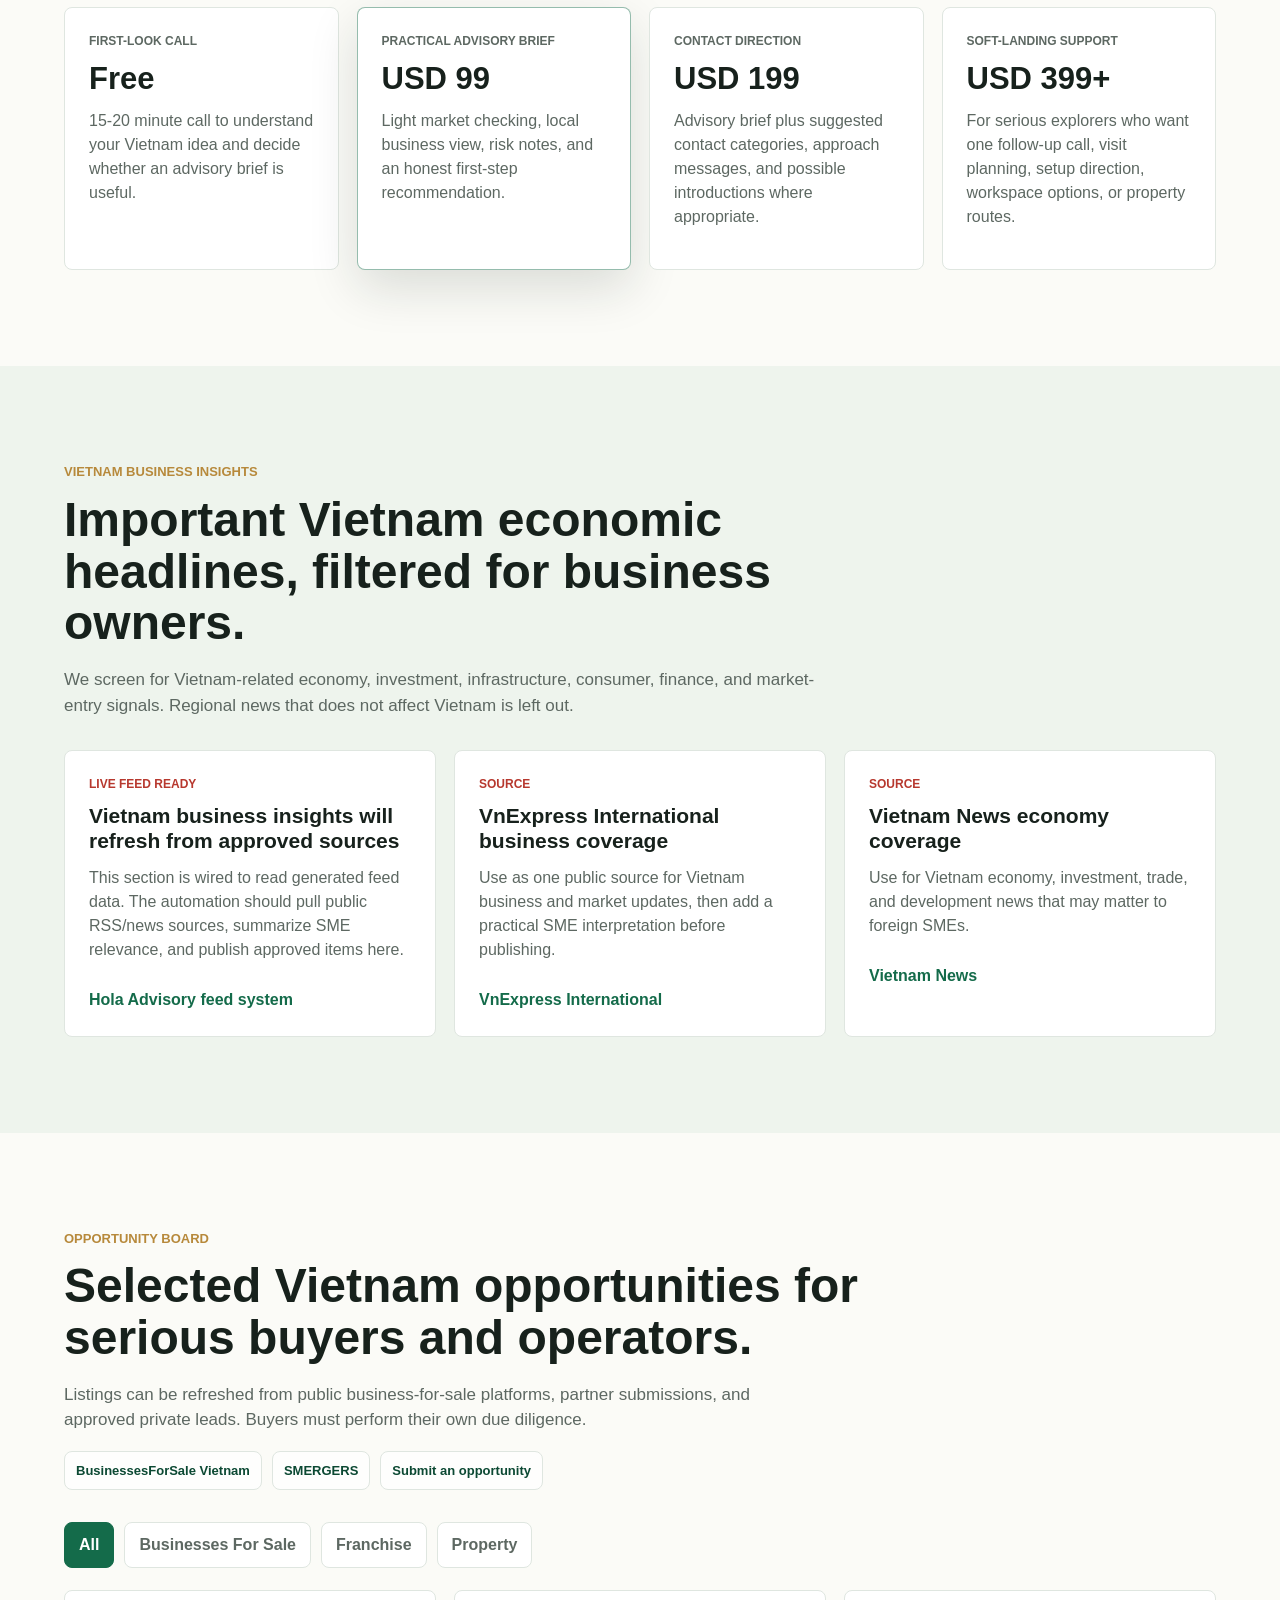
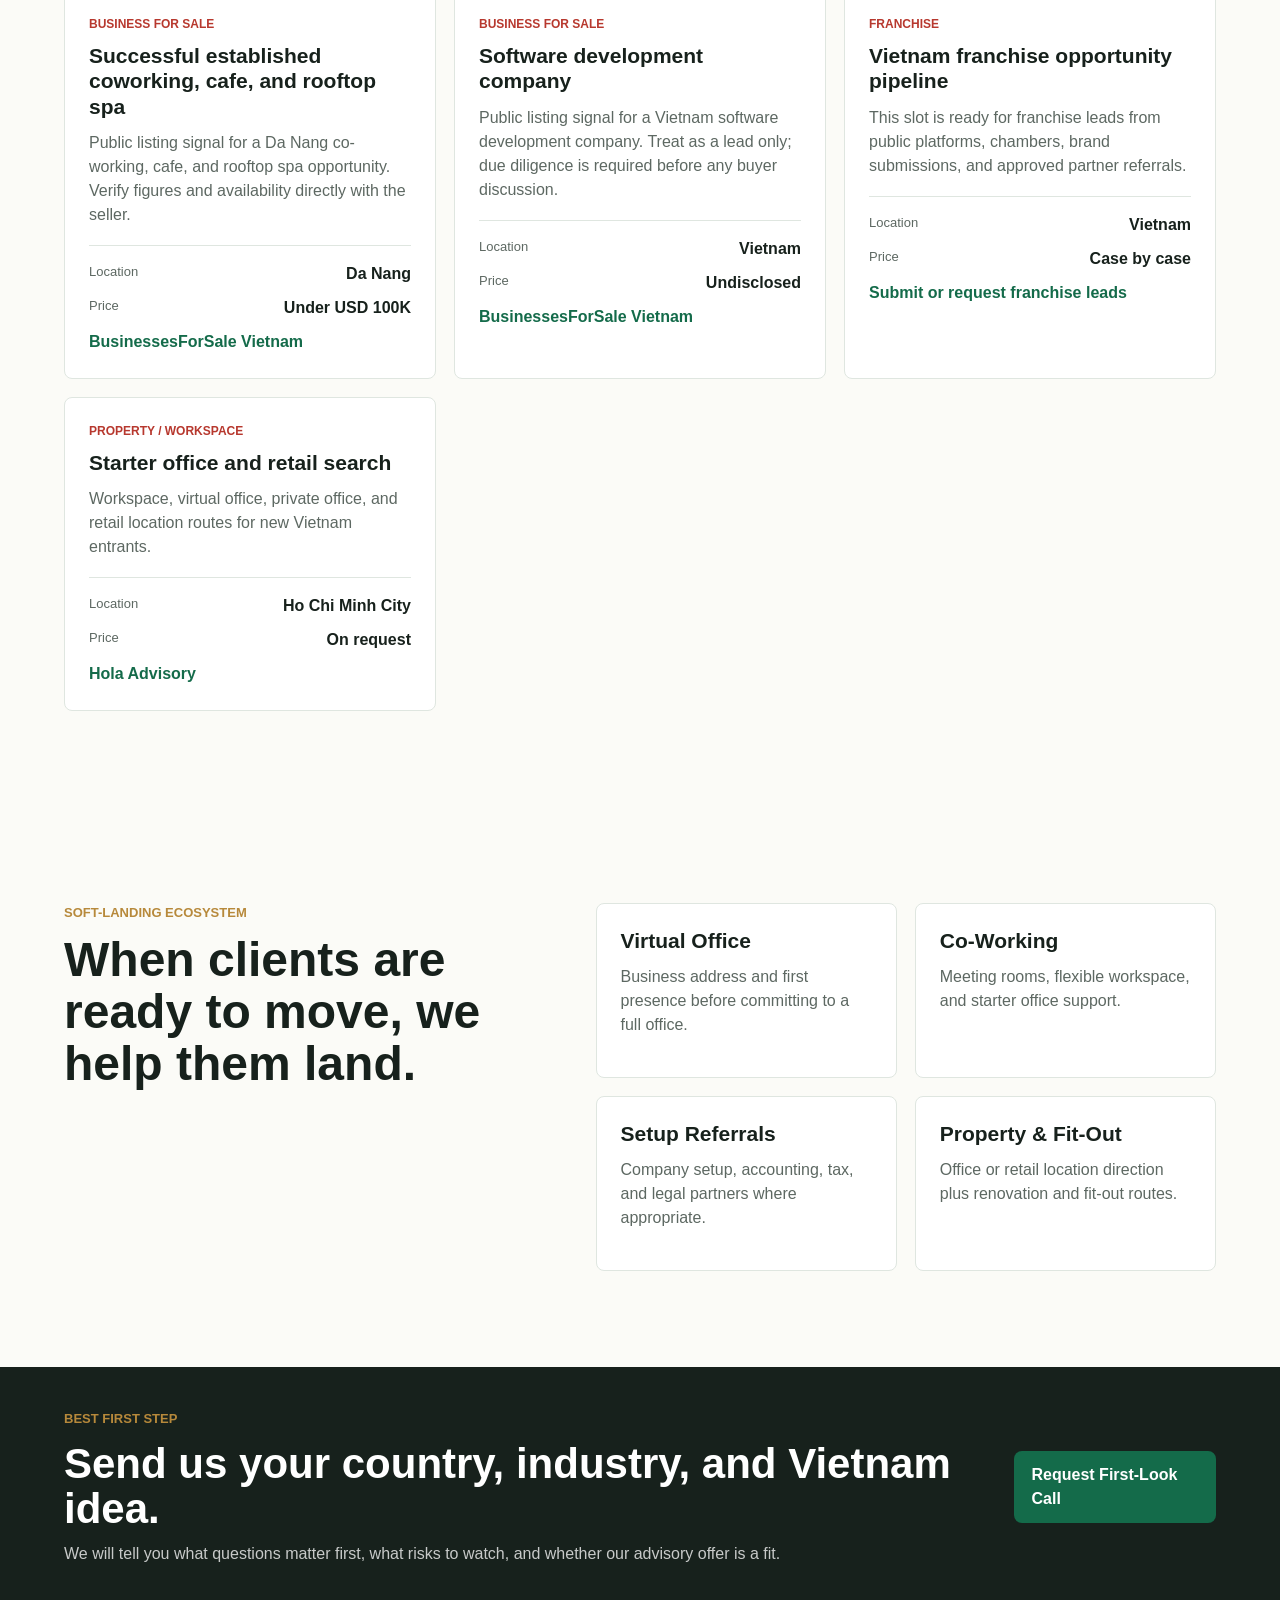
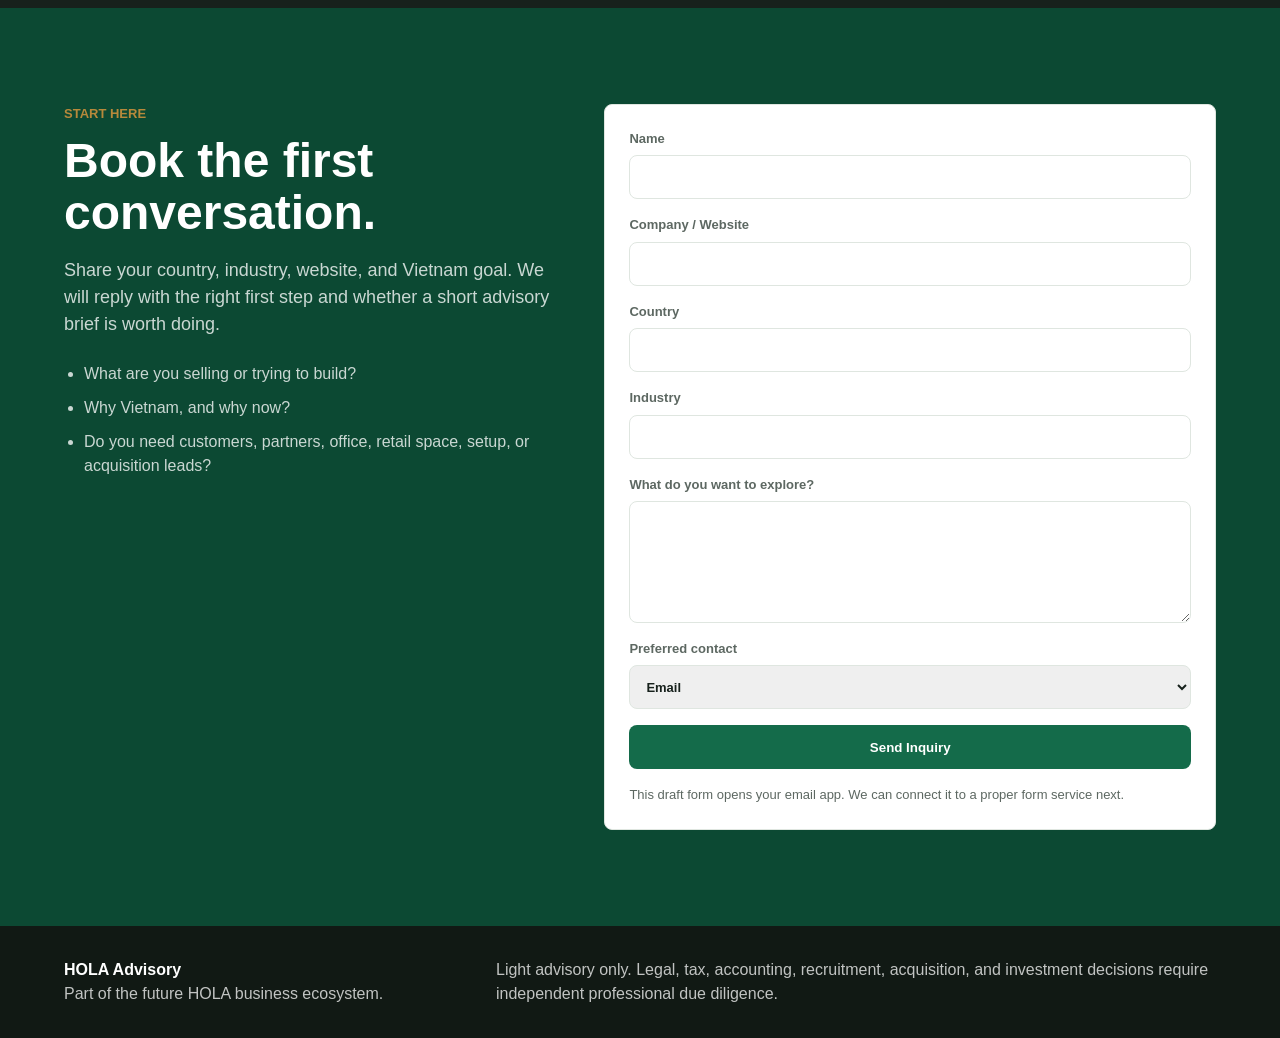
==== commit 533151d9: "Update index.htmlUpdate Vietnam headline feed section copy" ====
--- a/index.html
+++ b/index.html
@@ -126,14 +126,8 @@
       <section class="section band" id="insights">
         <div class="section-heading">
           <p class="eyebrow">Vietnam Business Insights</p>
-          <h2>News is useful only when someone explains what it means for business.</h2>
-          <p class="section-note">This section is designed to refresh from public Vietnam business and economic news feeds, then add a practical SME-facing view before publishing.</p>
-          <div class="source-row">
-            <a href="https://e.vnexpress.net/news/business" target="_blank" rel="noopener">VnExpress International</a>
-            <a href="https://vietnamnews.vn/economy" target="_blank" rel="noopener">Vietnam News</a>
-            <a href="https://vir.com.vn/" target="_blank" rel="noopener">Vietnam Investment Review</a>
-            <a href="https://vneconomy.vn/" target="_blank" rel="noopener">VnEconomy</a>
-          </div>
+          <h2>Important Vietnam economic headlines, filtered for business owners.</h2>
+          <p class="section-note">We screen for Vietnam-related economy, investment, infrastructure, consumer, finance, and market-entry signals. Regional news that does not affect Vietnam is left out.</p>
         </div>
         <div class="insight-grid" id="insight-grid">
           <article><span>Loading</span><h3>Fetching latest Vietnam business signals</h3><p>The feed will show economy, infrastructure, property, investment, franchise, and SME-relevant updates.</p></article>
--- a/styles.css
+++ b/styles.css
@@ -16,10 +16,13 @@
 body { margin: 0; background: var(--paper); color: var(--ink); font-family: Aptos, "Segoe UI Variable Text", "Segoe UI", Arial, sans-serif; line-height: 1.5; }
 a { color: inherit; text-decoration: none; }
 .site-header { align-items: center; background: rgba(251,251,247,.94); border-bottom: 1px solid var(--line); display: flex; gap: 24px; justify-content: space-between; left: 0; padding: 14px clamp(18px,4vw,56px); position: sticky; right: 0; top: 0; z-index: 10; }
-.brand { align-items: center; display: flex; gap: 10px; min-width: max-content; }
-.brand-mark { align-items: center; background: var(--green); border-radius: 8px; color: var(--white); display: inline-flex; font-weight: 700; height: 38px; justify-content: center; width: 38px; }
-.brand strong { display: block; font-size: 16px; font-weight: 700; }
-.brand small { color: var(--muted); display: block; font-size: 12px; margin-top: -3px; }
+.brand { align-items: center; display: flex; gap: 12px; min-width: max-content; }
+.brand-mark { align-items: center; background: linear-gradient(135deg,var(--green-dark),var(--green)); border: 1px solid rgba(183,137,59,.52); border-radius: 7px; box-shadow: 0 9px 24px rgba(20,107,74,.2); color: var(--white); display: inline-flex; font-size: 13px; font-weight: 800; height: 42px; justify-content: center; width: 42px; }
+.brand-lockup { display: grid; gap: 1px; }
+.brand strong { align-items: baseline; display: flex; font-size: 18px; font-weight: 800; gap: 7px; line-height: 1; }
+.brand strong span { color: var(--green-dark); }
+.brand strong em { color: var(--gold); font-size: 13px; font-style: normal; font-weight: 800; }
+.brand small { color: var(--muted); display: block; font-size: 12px; }
 .nav { display: flex; gap: 20px; justify-content: center; }
 .nav a { color: var(--muted); font-size: 14px; font-weight: 700; }
 .header-cta, .button { align-items: center; border-radius: 8px; display: inline-flex; font-weight: 700; justify-content: center; min-height: 44px; padding: 12px 18px; }
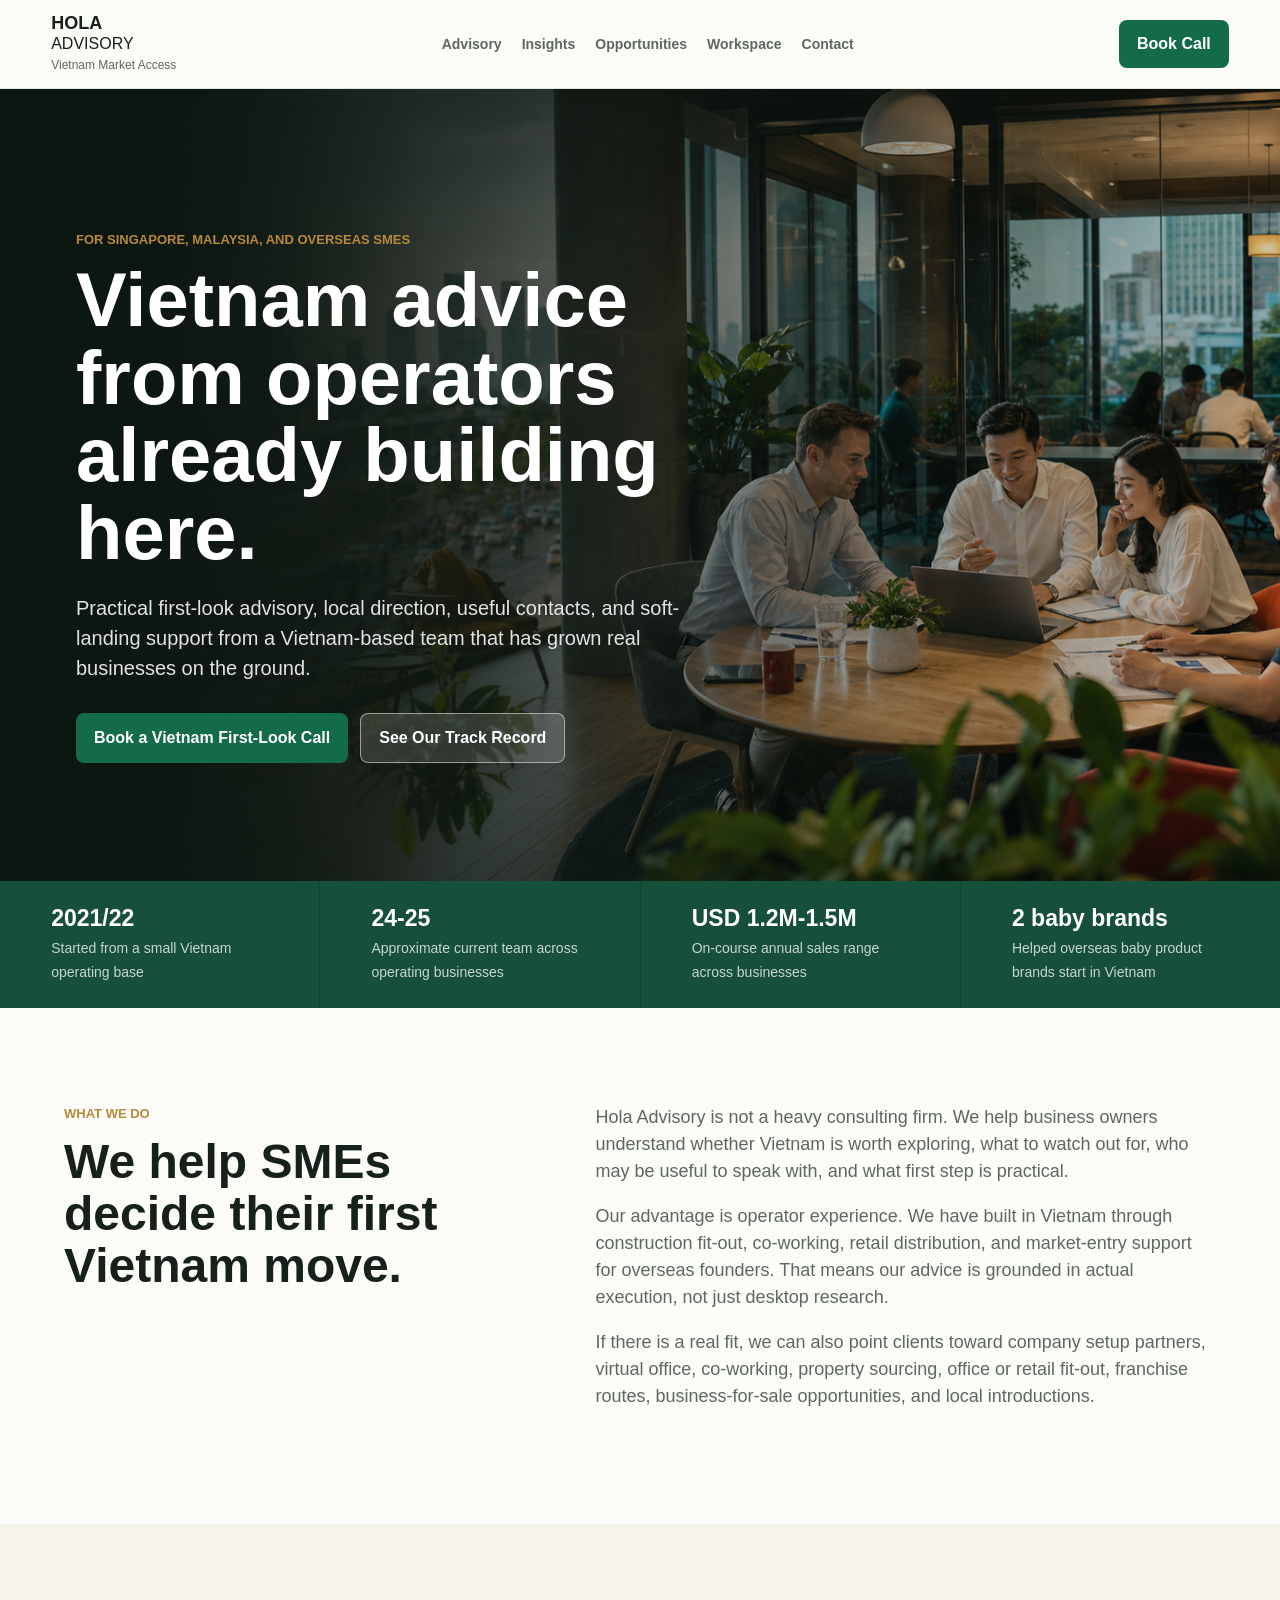
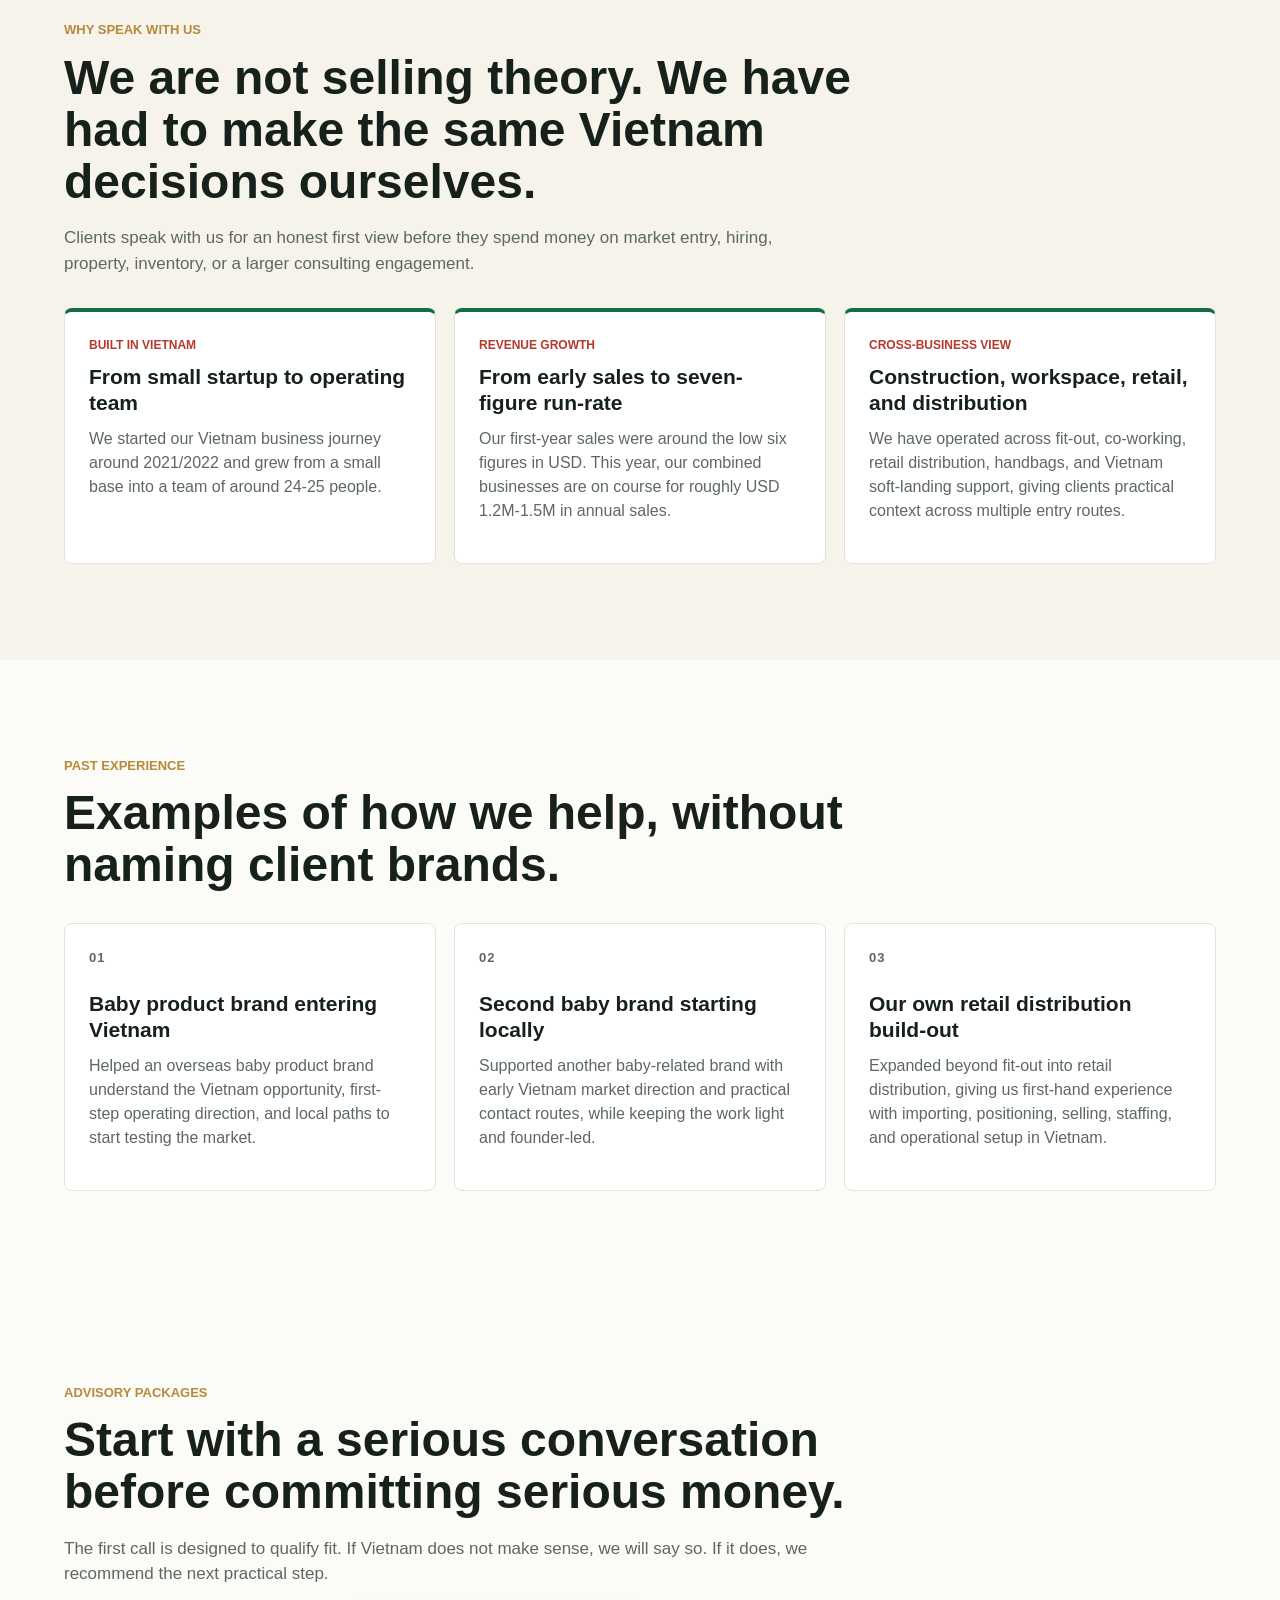
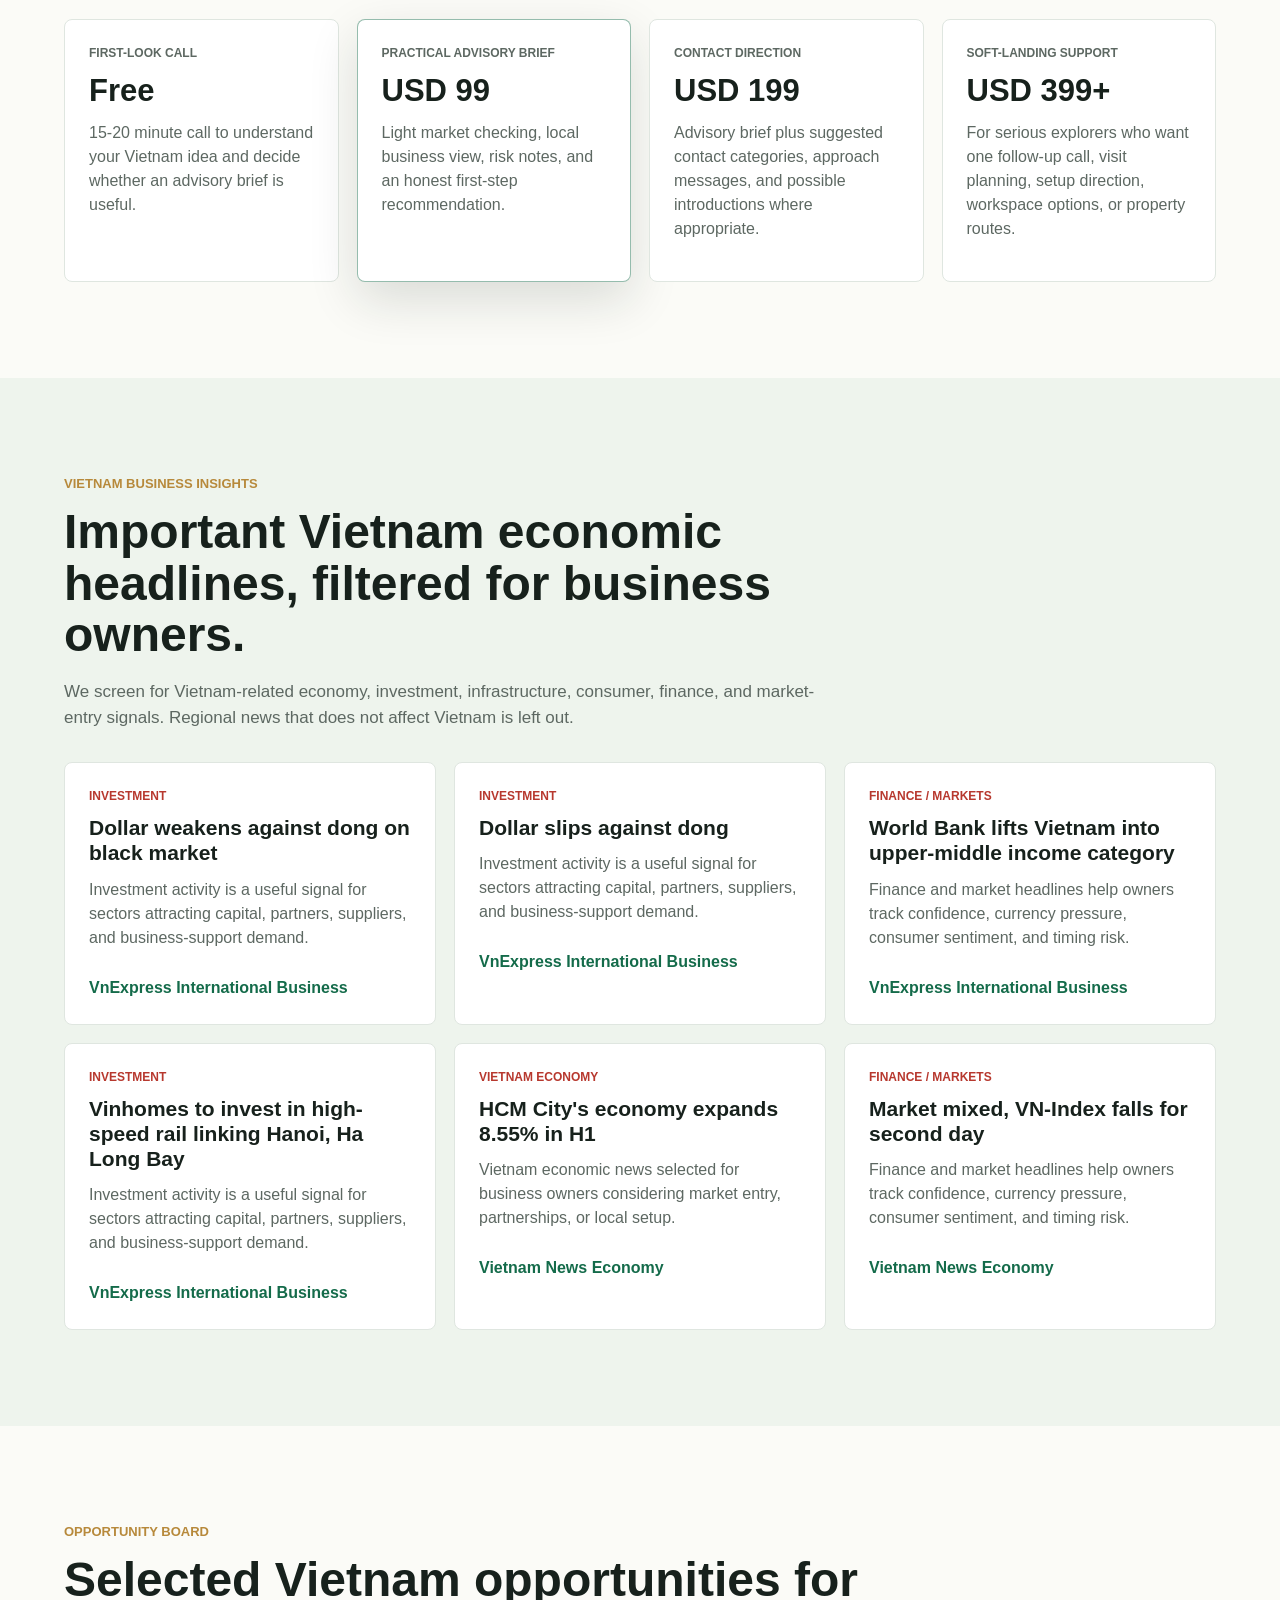
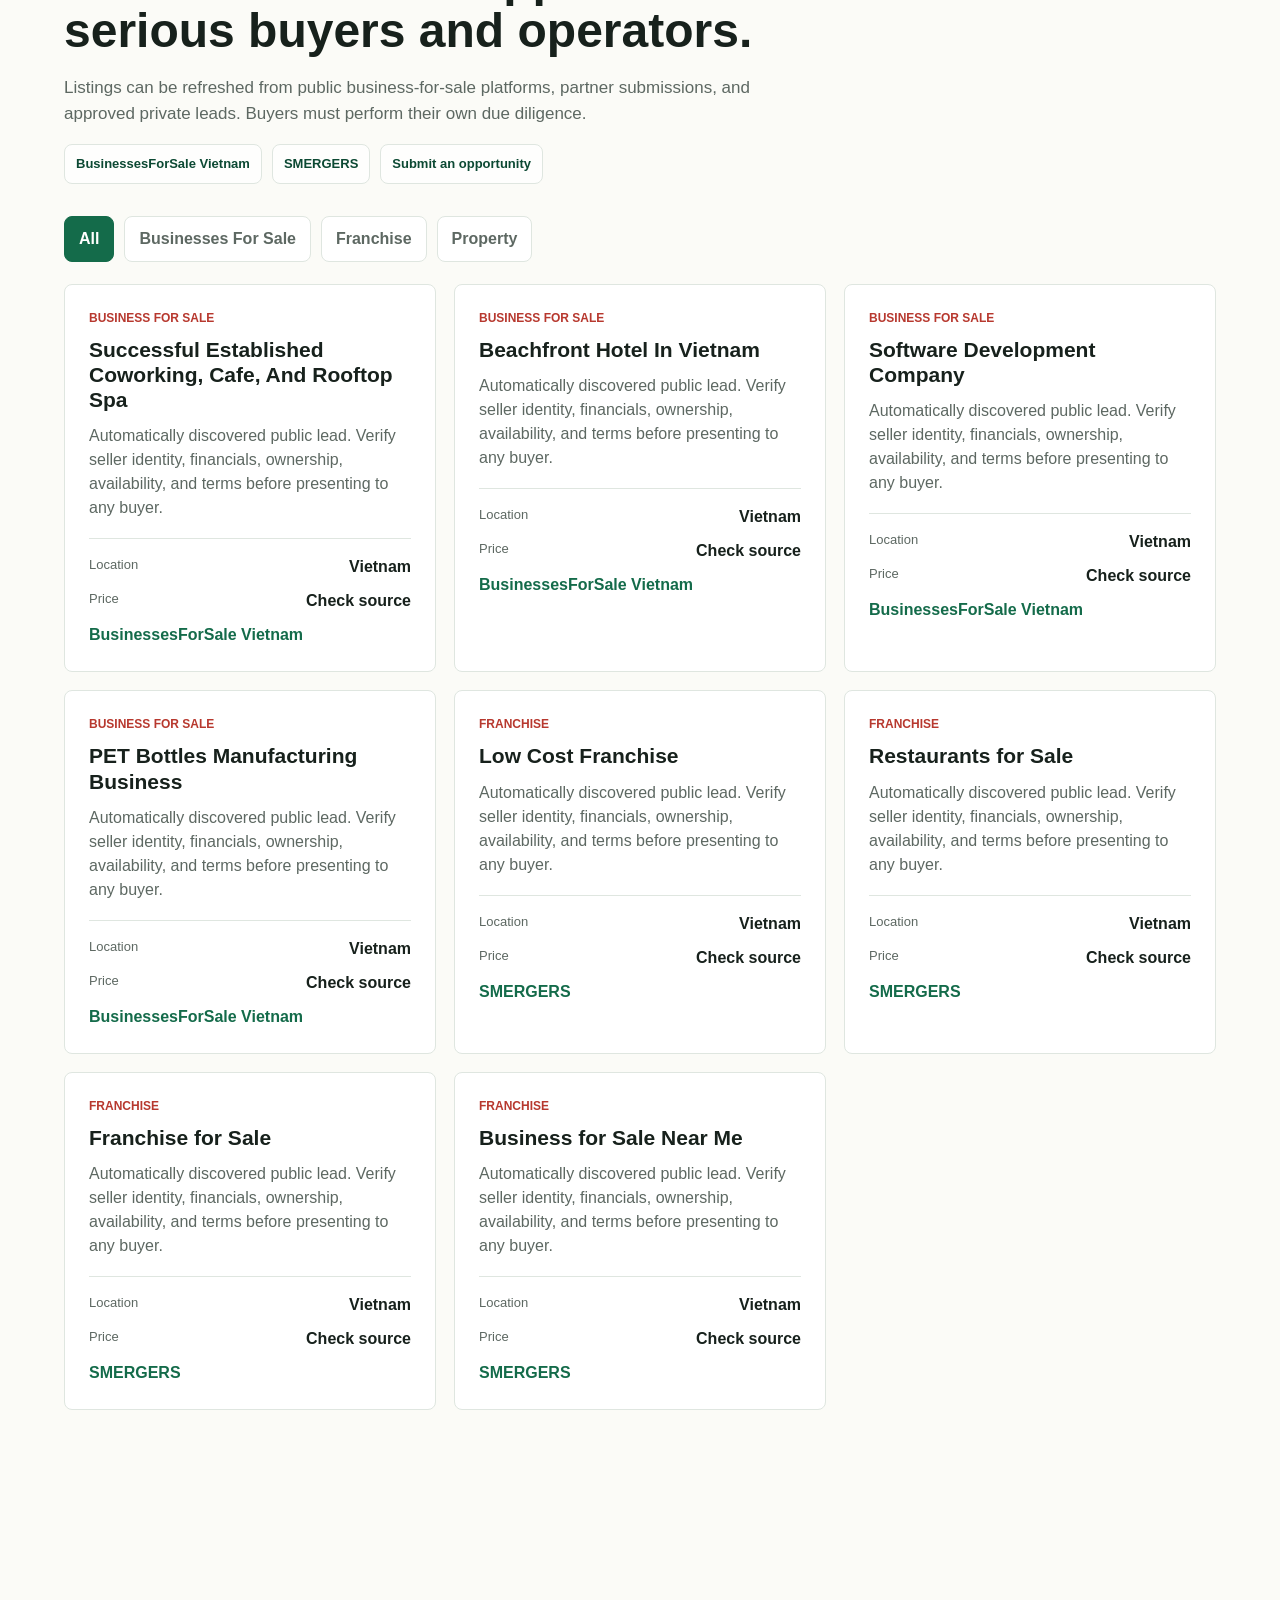
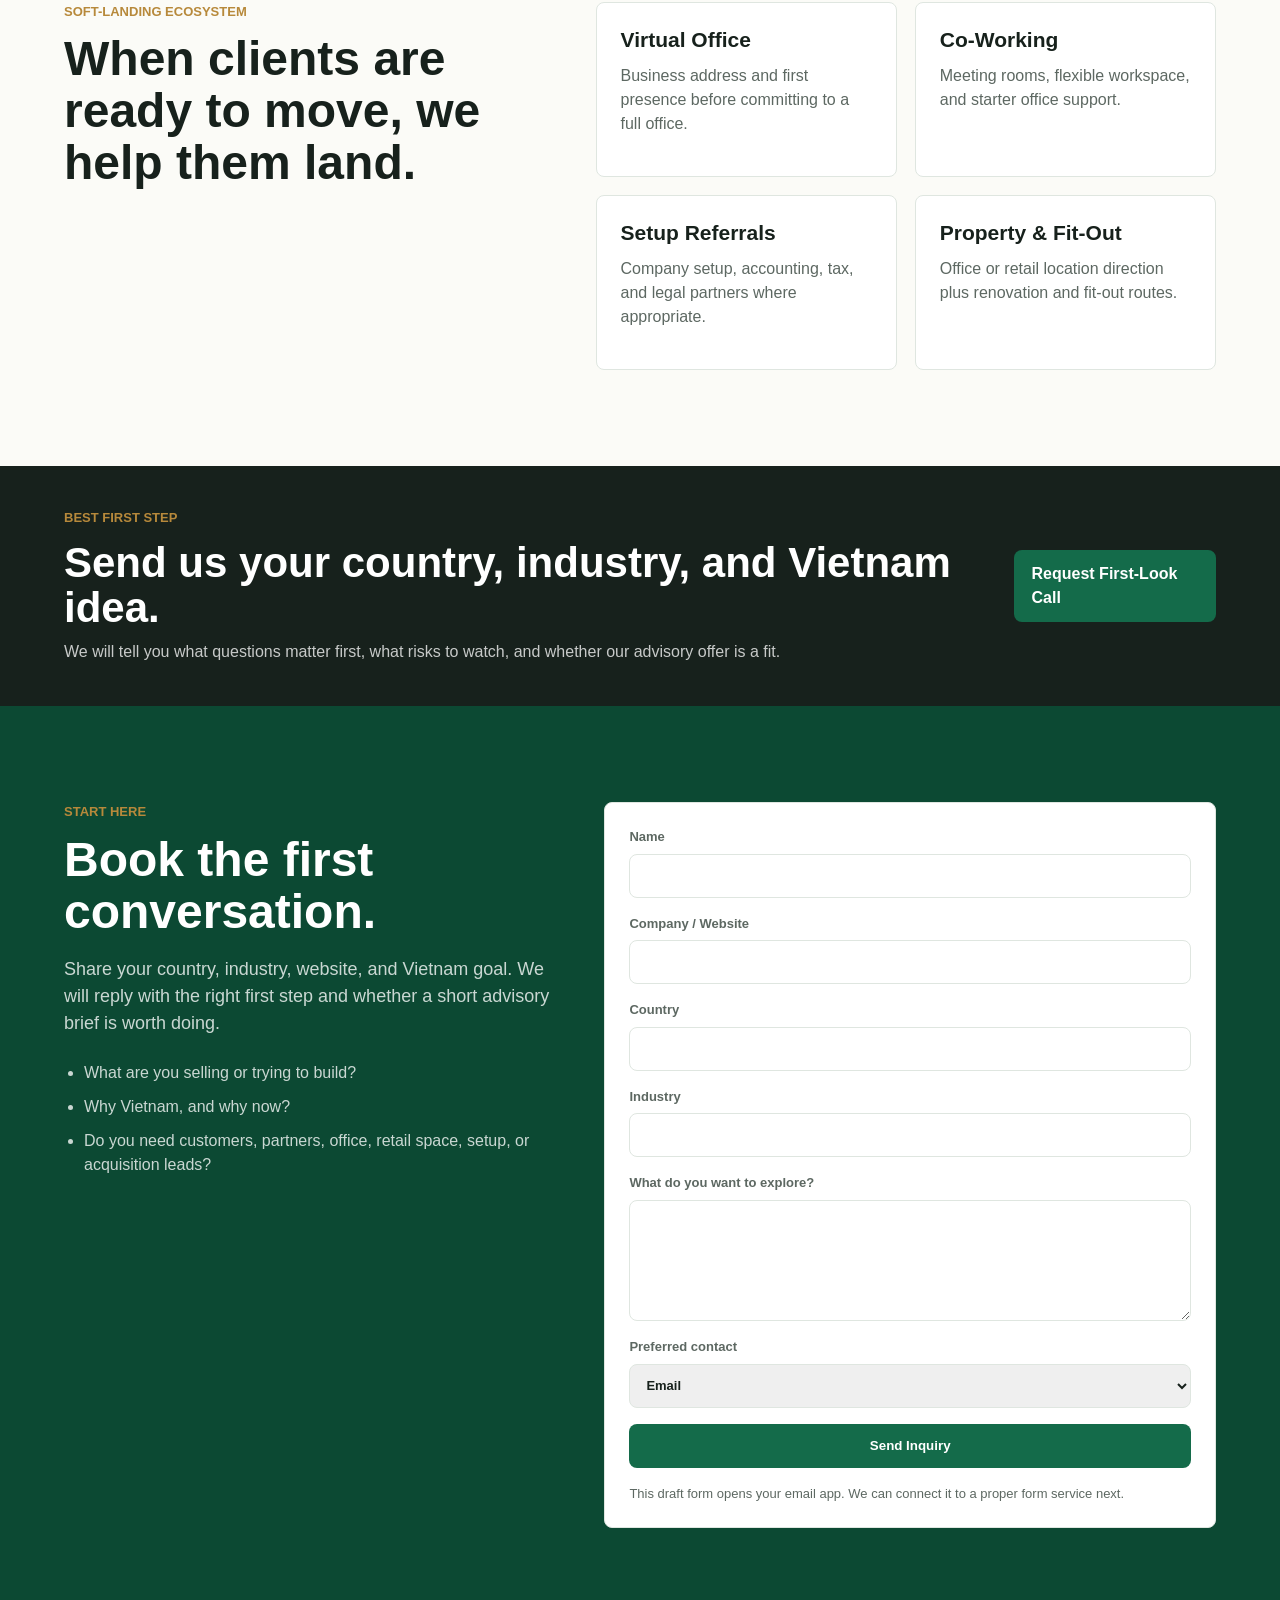
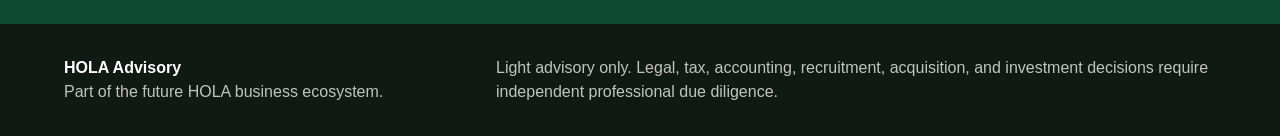
==== commit 67444791: "Update index.htmlUpdate HOLA Advisory header logo" ====
--- a/index.html
+++ b/index.html
@@ -10,10 +10,10 @@
   <body>
     <header class="site-header">
       <a class="brand" href="#home" aria-label="HOLA Advisory home">
-        <span class="brand-mark">HA</span>
-        <span class="brand-lockup">
-          <strong><span>HOLA</span><em>ADVISORY</em></strong>
-          <small>Vietnam soft-landing</small>
+        <span class="brand-wordmark">
+          <strong>HOLA</strong>
+          <span>ADVISORY</span>
+          <small>Vietnam Market Access</small>
         </span>
       </a>
       <nav class="nav" aria-label="Primary navigation">
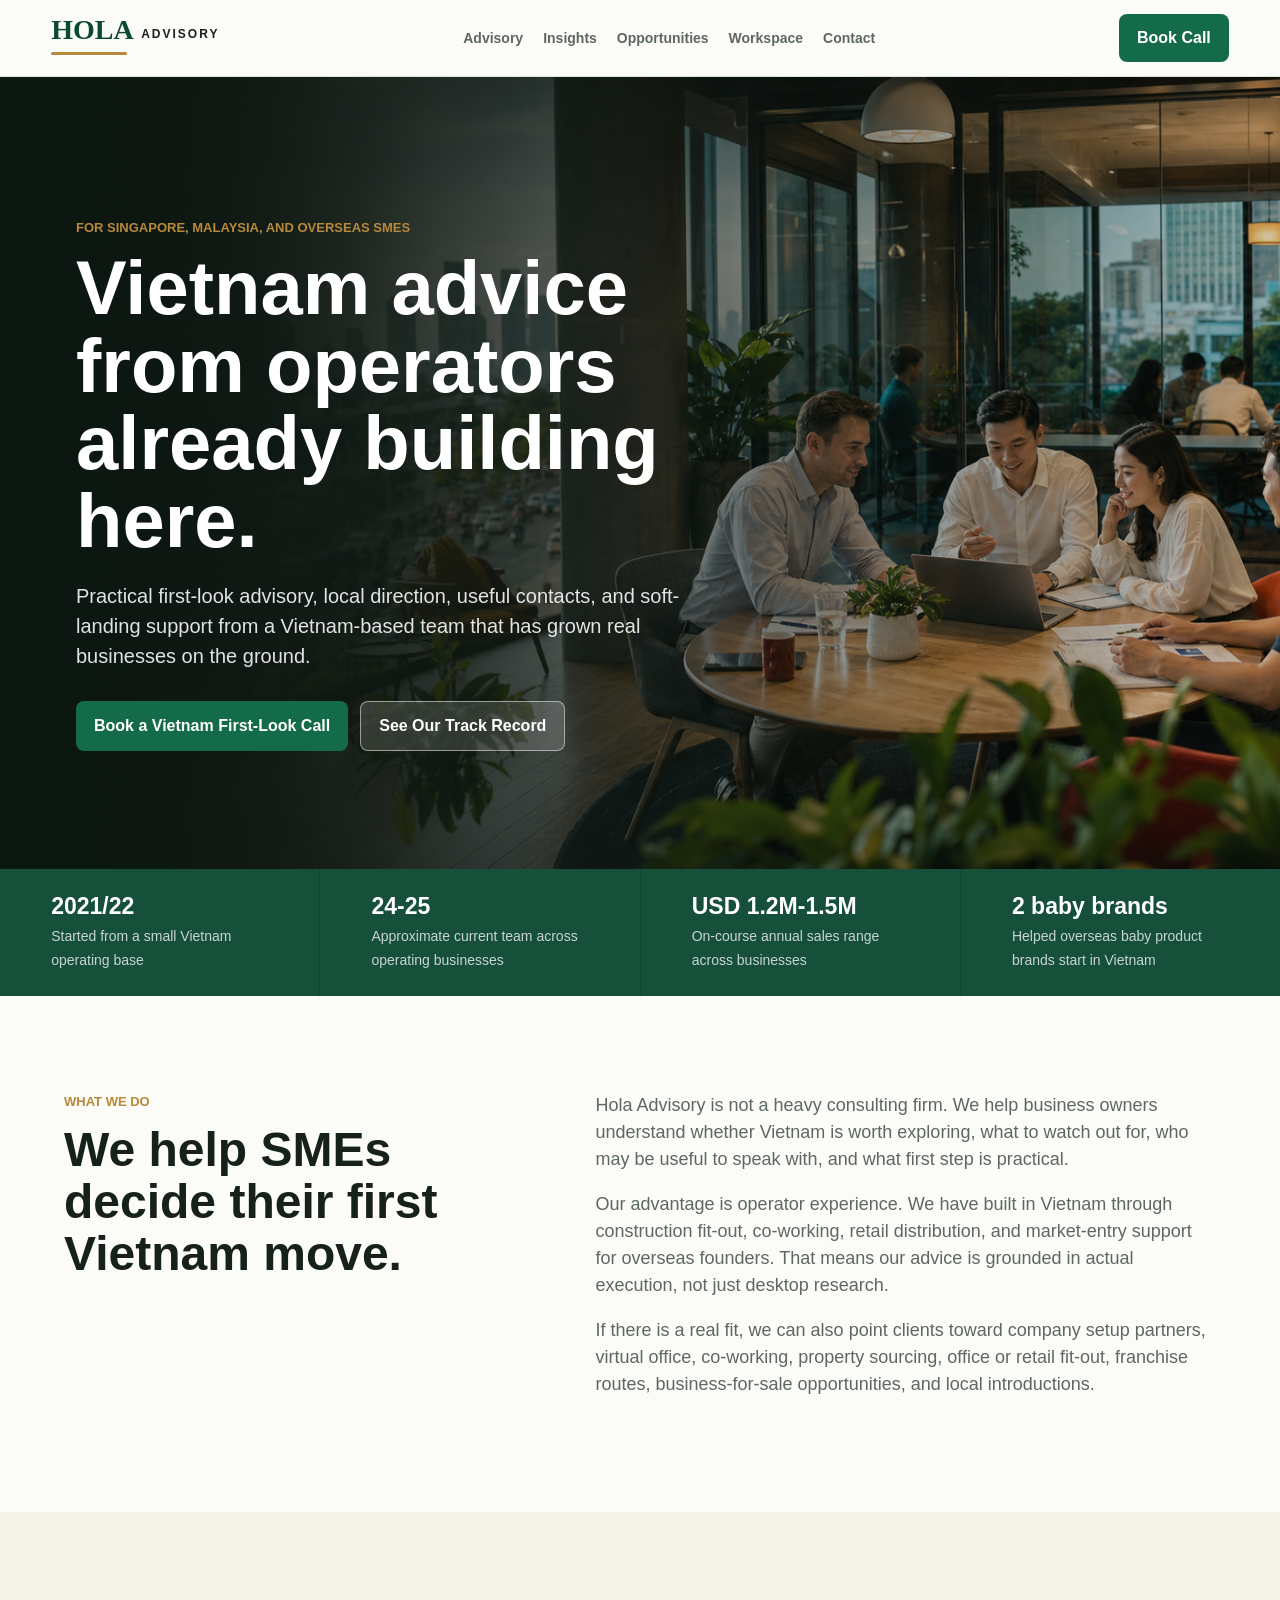
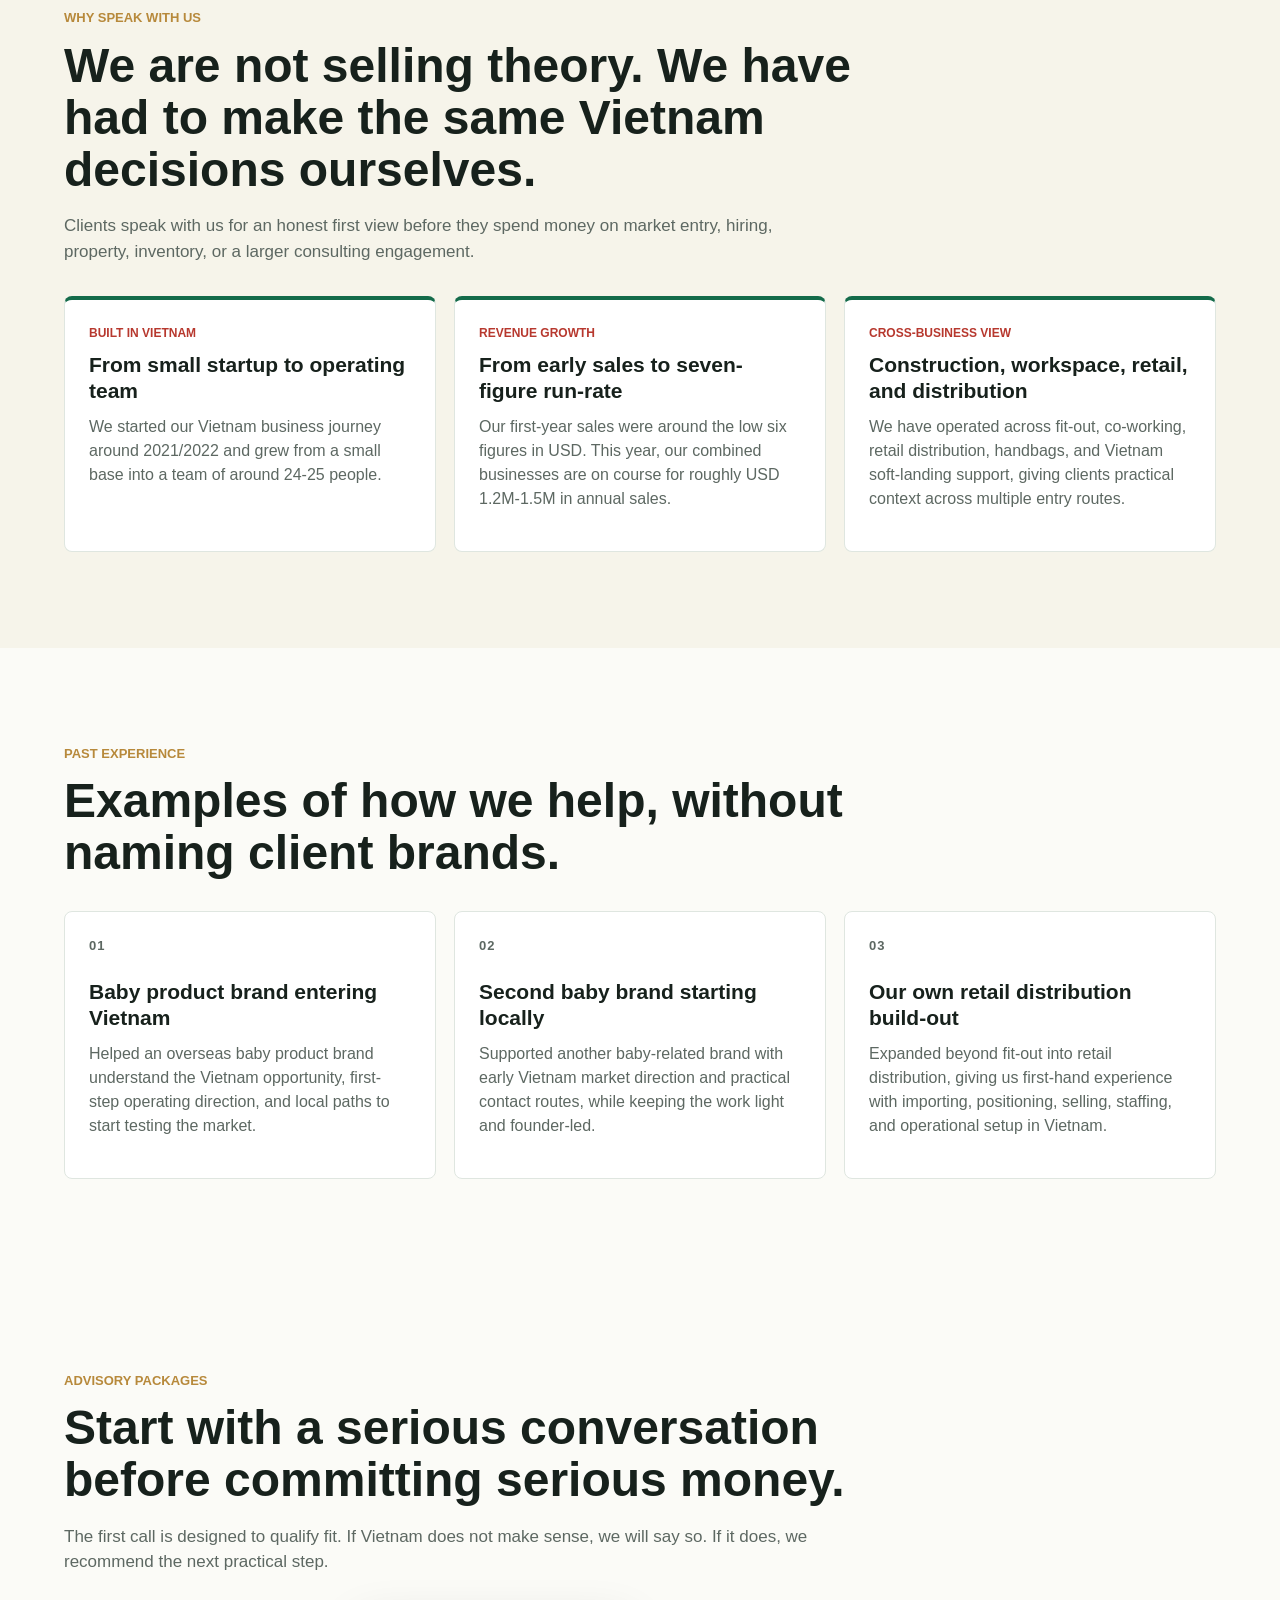
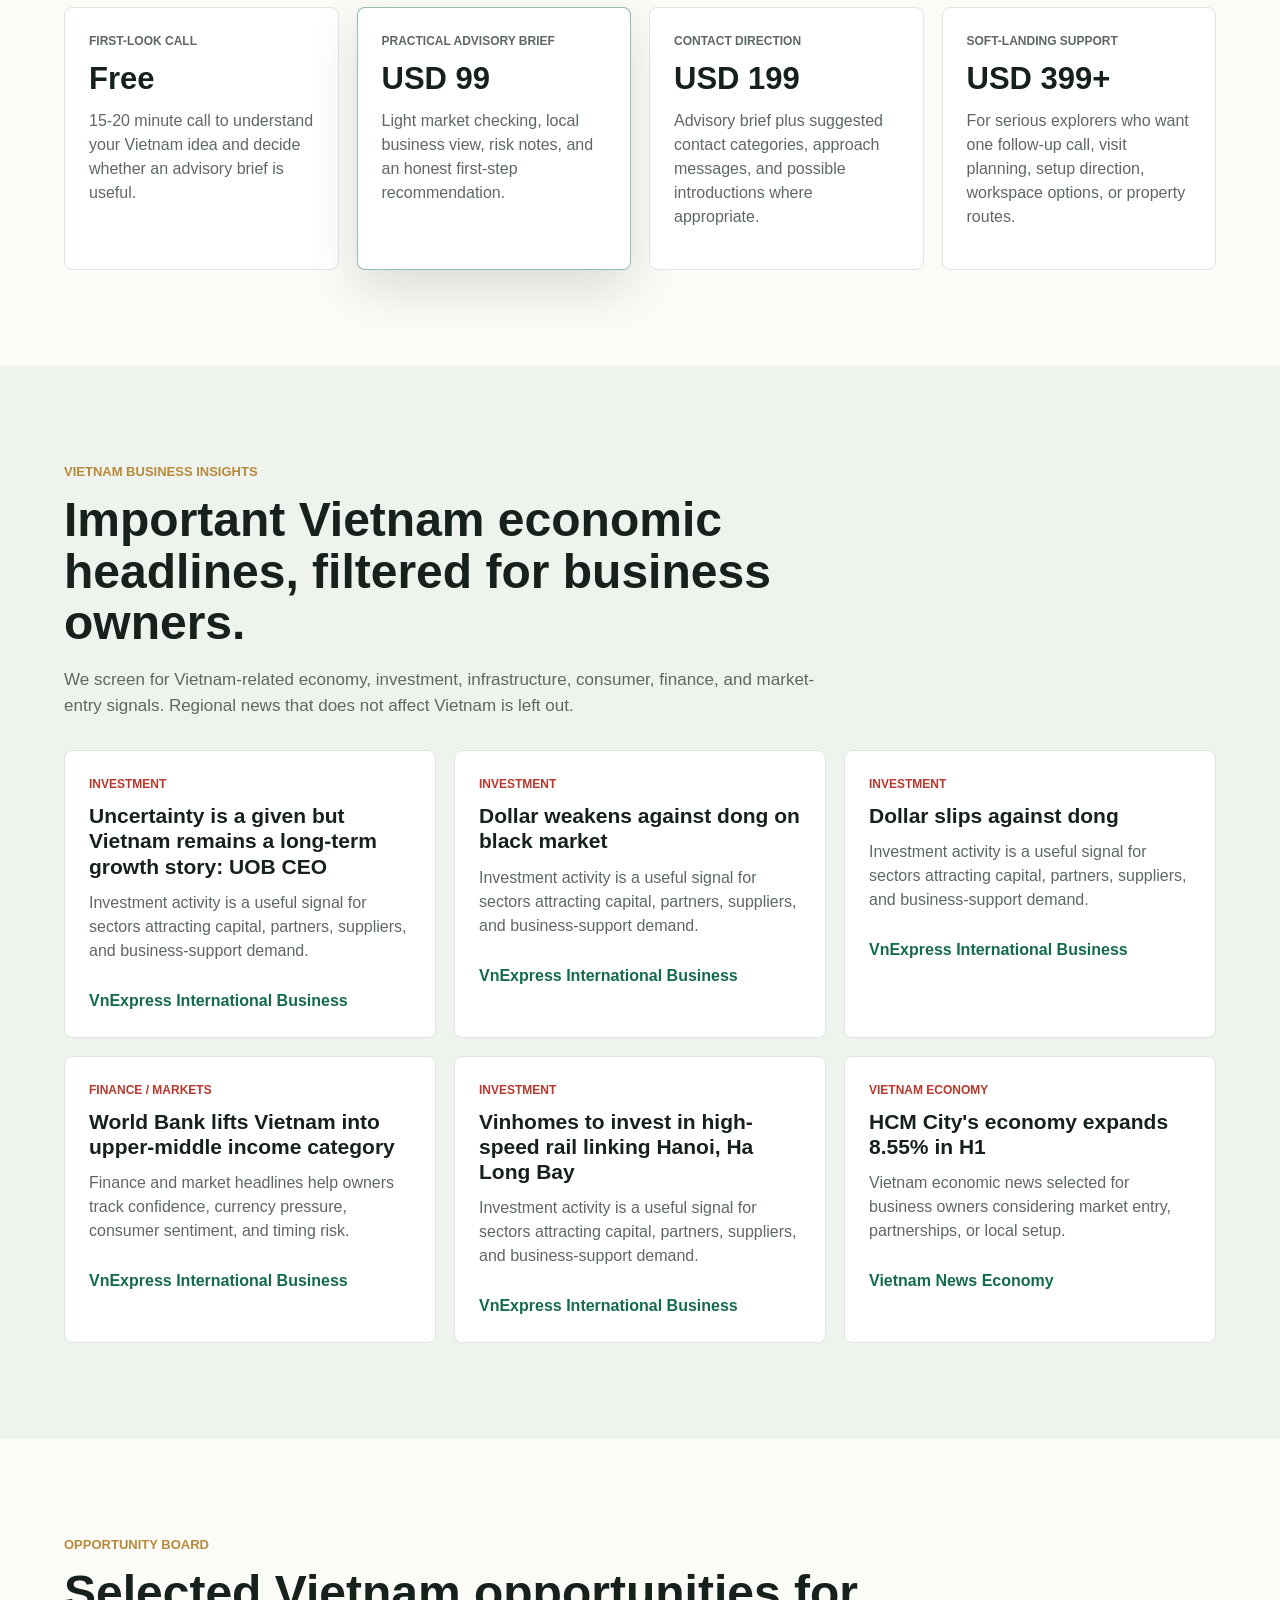
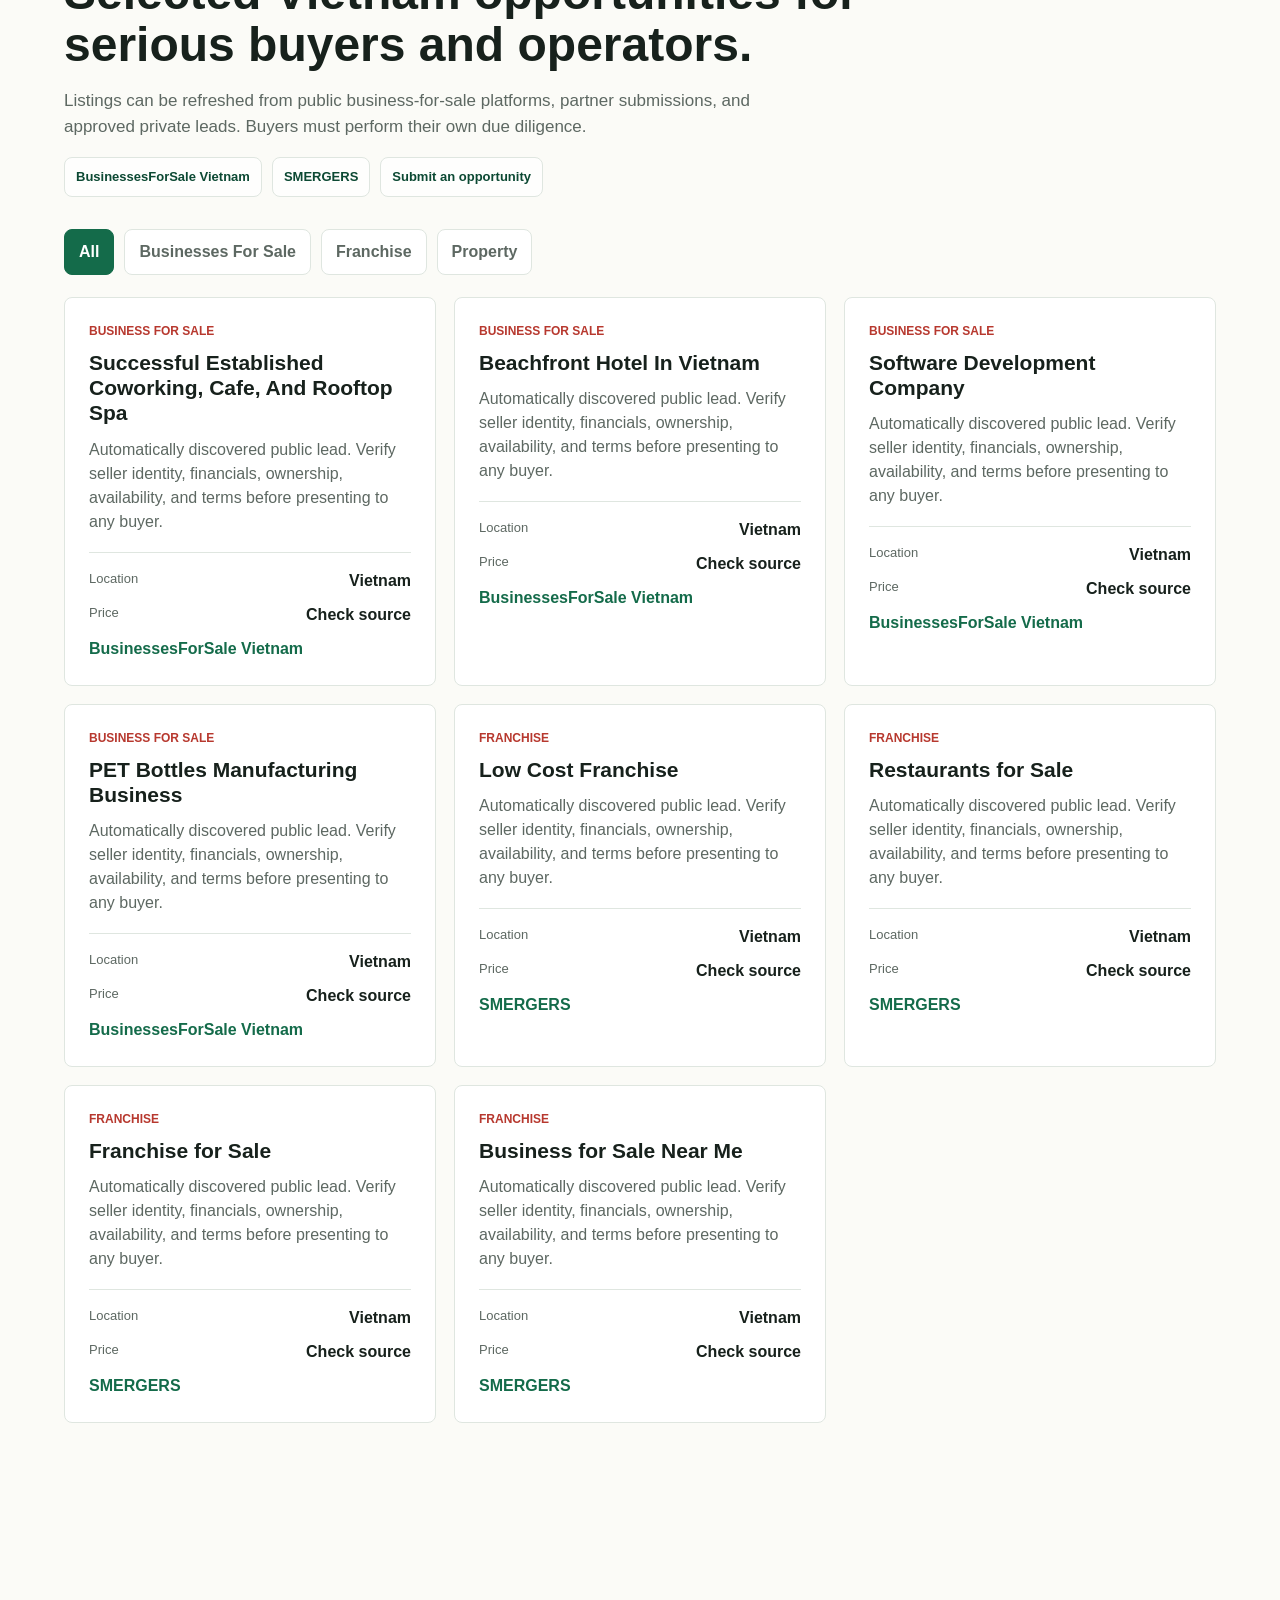
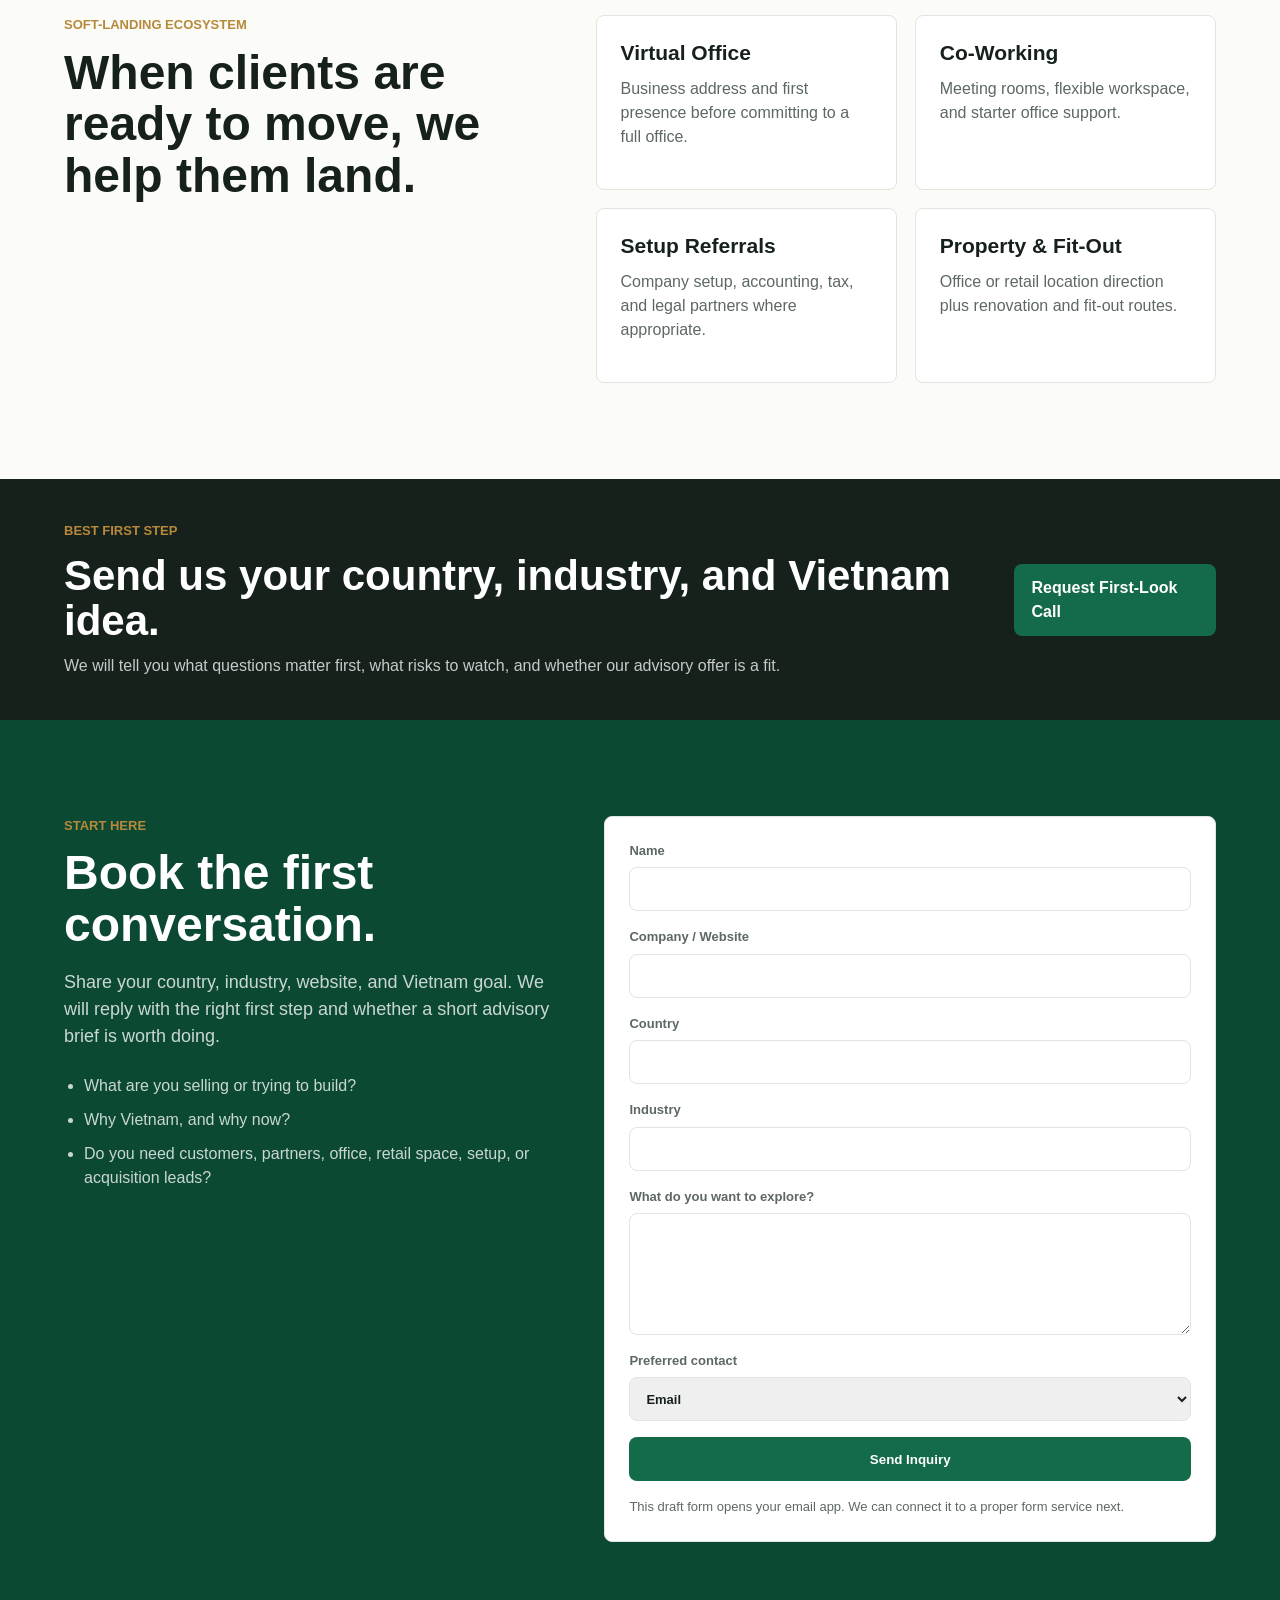
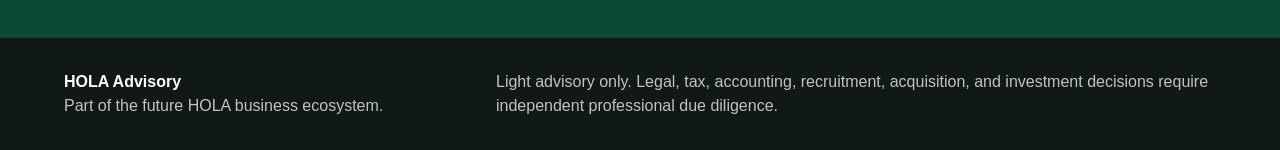
==== commit bda15253: "Update index.htmlSimplify HOLA Advisory logo" ====
--- a/index.html
+++ b/index.html
@@ -13,7 +13,6 @@
         <span class="brand-wordmark">
           <strong>HOLA</strong>
           <span>ADVISORY</span>
-          <small>Vietnam Market Access</small>
         </span>
       </a>
       <nav class="nav" aria-label="Primary navigation">
--- a/styles.css
+++ b/styles.css
@@ -16,13 +16,12 @@
 body { margin: 0; background: var(--paper); color: var(--ink); font-family: Aptos, "Segoe UI Variable Text", "Segoe UI", Arial, sans-serif; line-height: 1.5; }
 a { color: inherit; text-decoration: none; }
 .site-header { align-items: center; background: rgba(251,251,247,.94); border-bottom: 1px solid var(--line); display: flex; gap: 24px; justify-content: space-between; left: 0; padding: 14px clamp(18px,4vw,56px); position: sticky; right: 0; top: 0; z-index: 10; }
-.brand { align-items: center; display: flex; gap: 12px; min-width: max-content; }
-.brand-mark { align-items: center; background: linear-gradient(135deg,var(--green-dark),var(--green)); border: 1px solid rgba(183,137,59,.52); border-radius: 7px; box-shadow: 0 9px 24px rgba(20,107,74,.2); color: var(--white); display: inline-flex; font-size: 13px; font-weight: 800; height: 42px; justify-content: center; width: 42px; }
-.brand-lockup { display: grid; gap: 1px; }
-.brand strong { align-items: baseline; display: flex; font-size: 18px; font-weight: 800; gap: 7px; line-height: 1; }
-.brand strong span { color: var(--green-dark); }
-.brand strong em { color: var(--gold); font-size: 13px; font-style: normal; font-weight: 800; }
-.brand small { color: var(--muted); display: block; font-size: 12px; }
+.brand { align-items: center; display: flex; min-width: max-content; }
+.brand-wordmark { align-items: end; column-gap: 14px; display: grid; grid-template-columns: 76px max-content; grid-template-rows: auto 12px; line-height: 1; row-gap: 5px; }
+.brand-wordmark::after { align-self: center; background: var(--gold); border-radius: 999px; content: ""; grid-column: 1; grid-row: 2; height: 3px; width: 76px; }
+.brand-wordmark strong { color: var(--green-dark); font-family: Georgia, "Times New Roman", serif; font-size: 28px; font-weight: 700; grid-column: 1; grid-row: 1; letter-spacing: 0; line-height: .92; width: max-content; }
+.brand-wordmark span { align-self: end; color: var(--ink); font-size: 12px; font-weight: 850; grid-column: 2; grid-row: 1; letter-spacing: 2px; margin-bottom: 2px; text-transform: uppercase; }
+.brand-wordmark small { align-self: center; color: var(--muted); display: block; font-size: 11px; font-weight: 650; grid-column: 2; grid-row: 2; margin: 0; white-space: nowrap; }
 .nav { display: flex; gap: 20px; justify-content: center; }
 .nav a { color: var(--muted); font-size: 14px; font-weight: 700; }
 .header-cta, .button { align-items: center; border-radius: 8px; display: inline-flex; font-weight: 700; justify-content: center; min-height: 44px; padding: 12px 18px; }
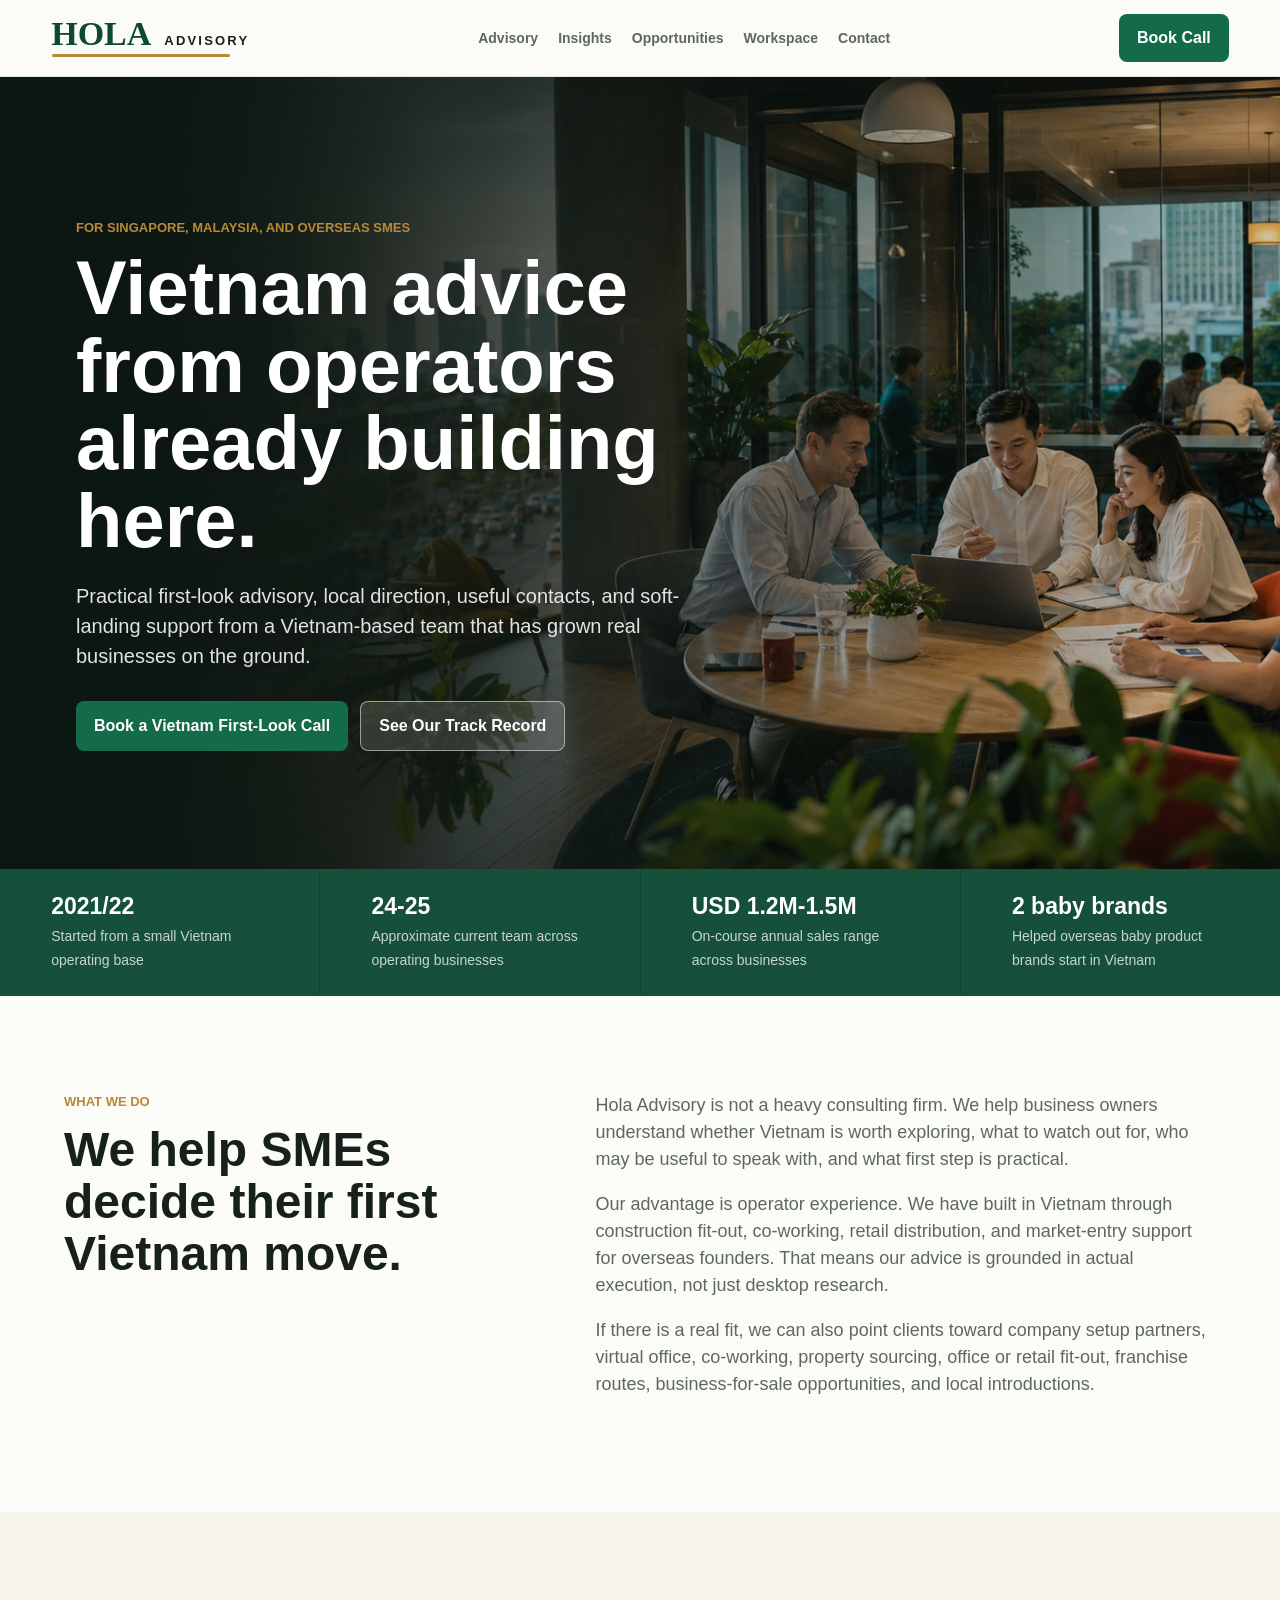
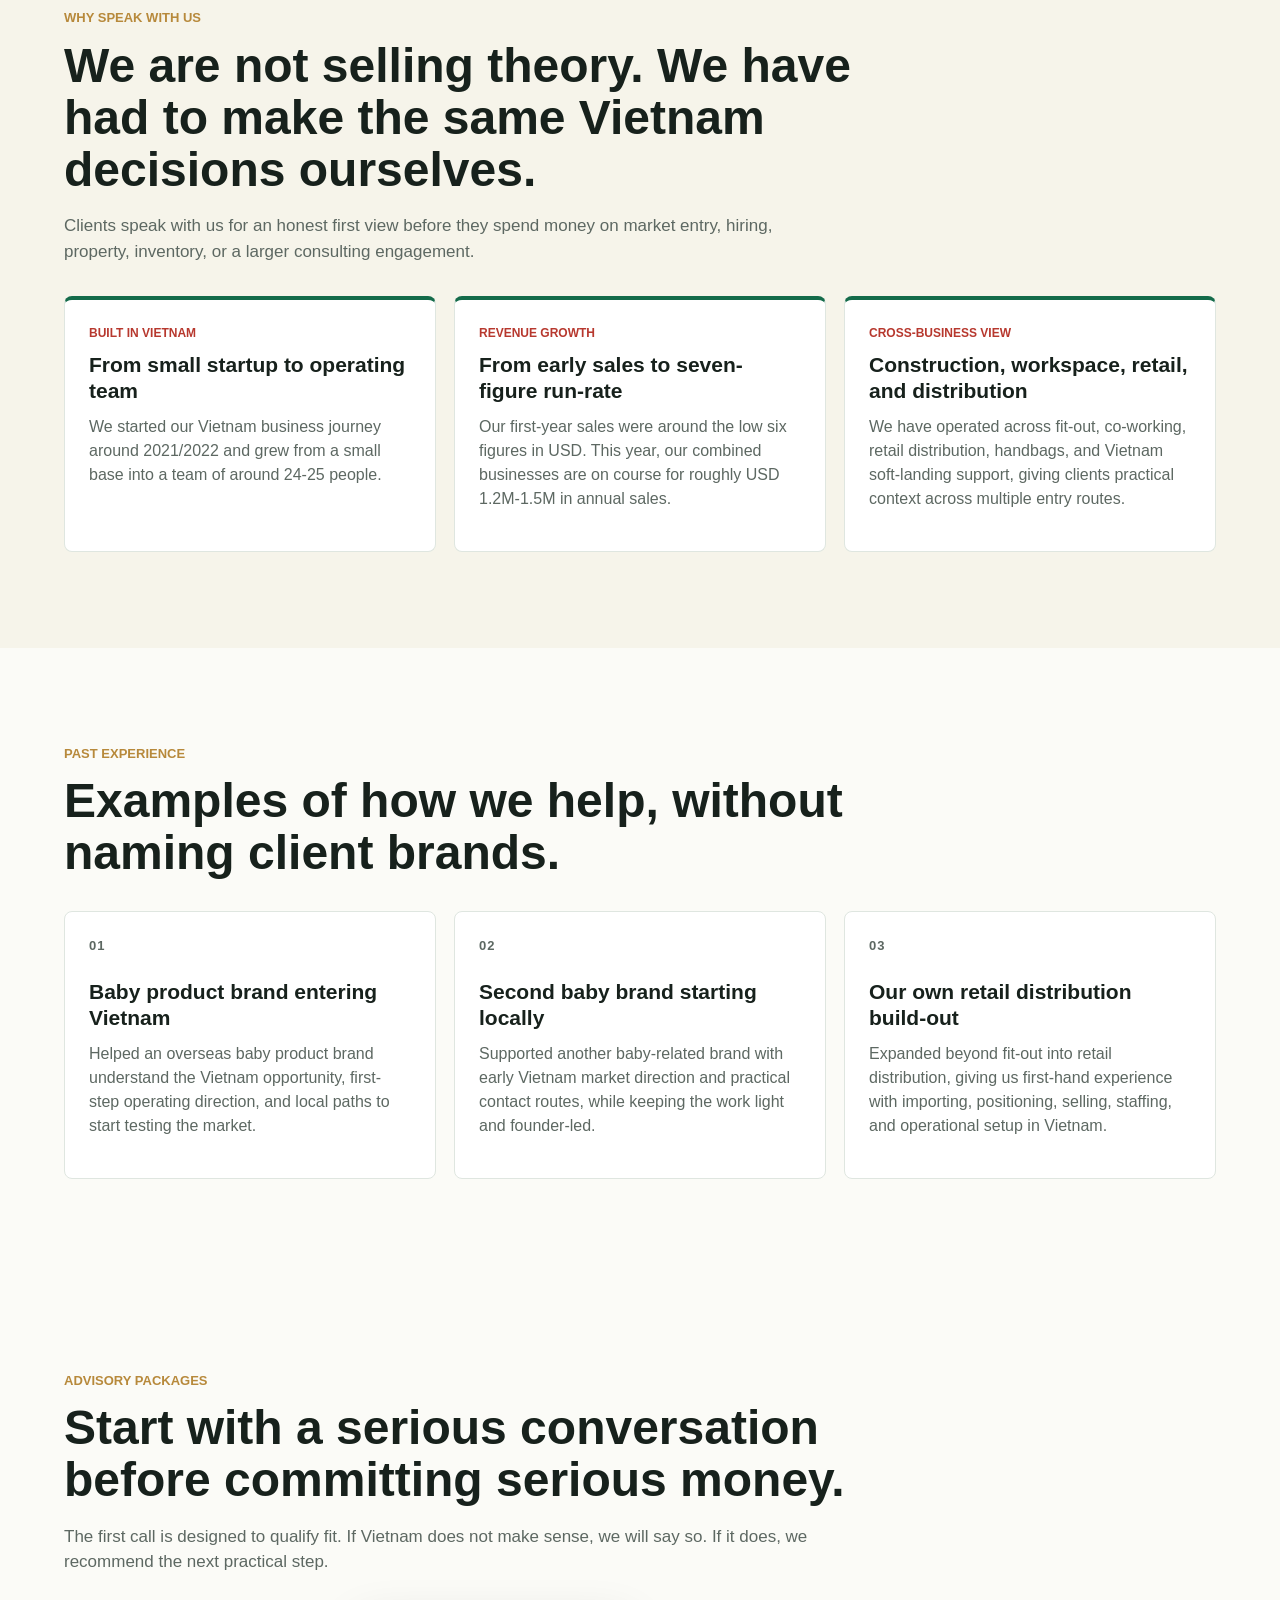
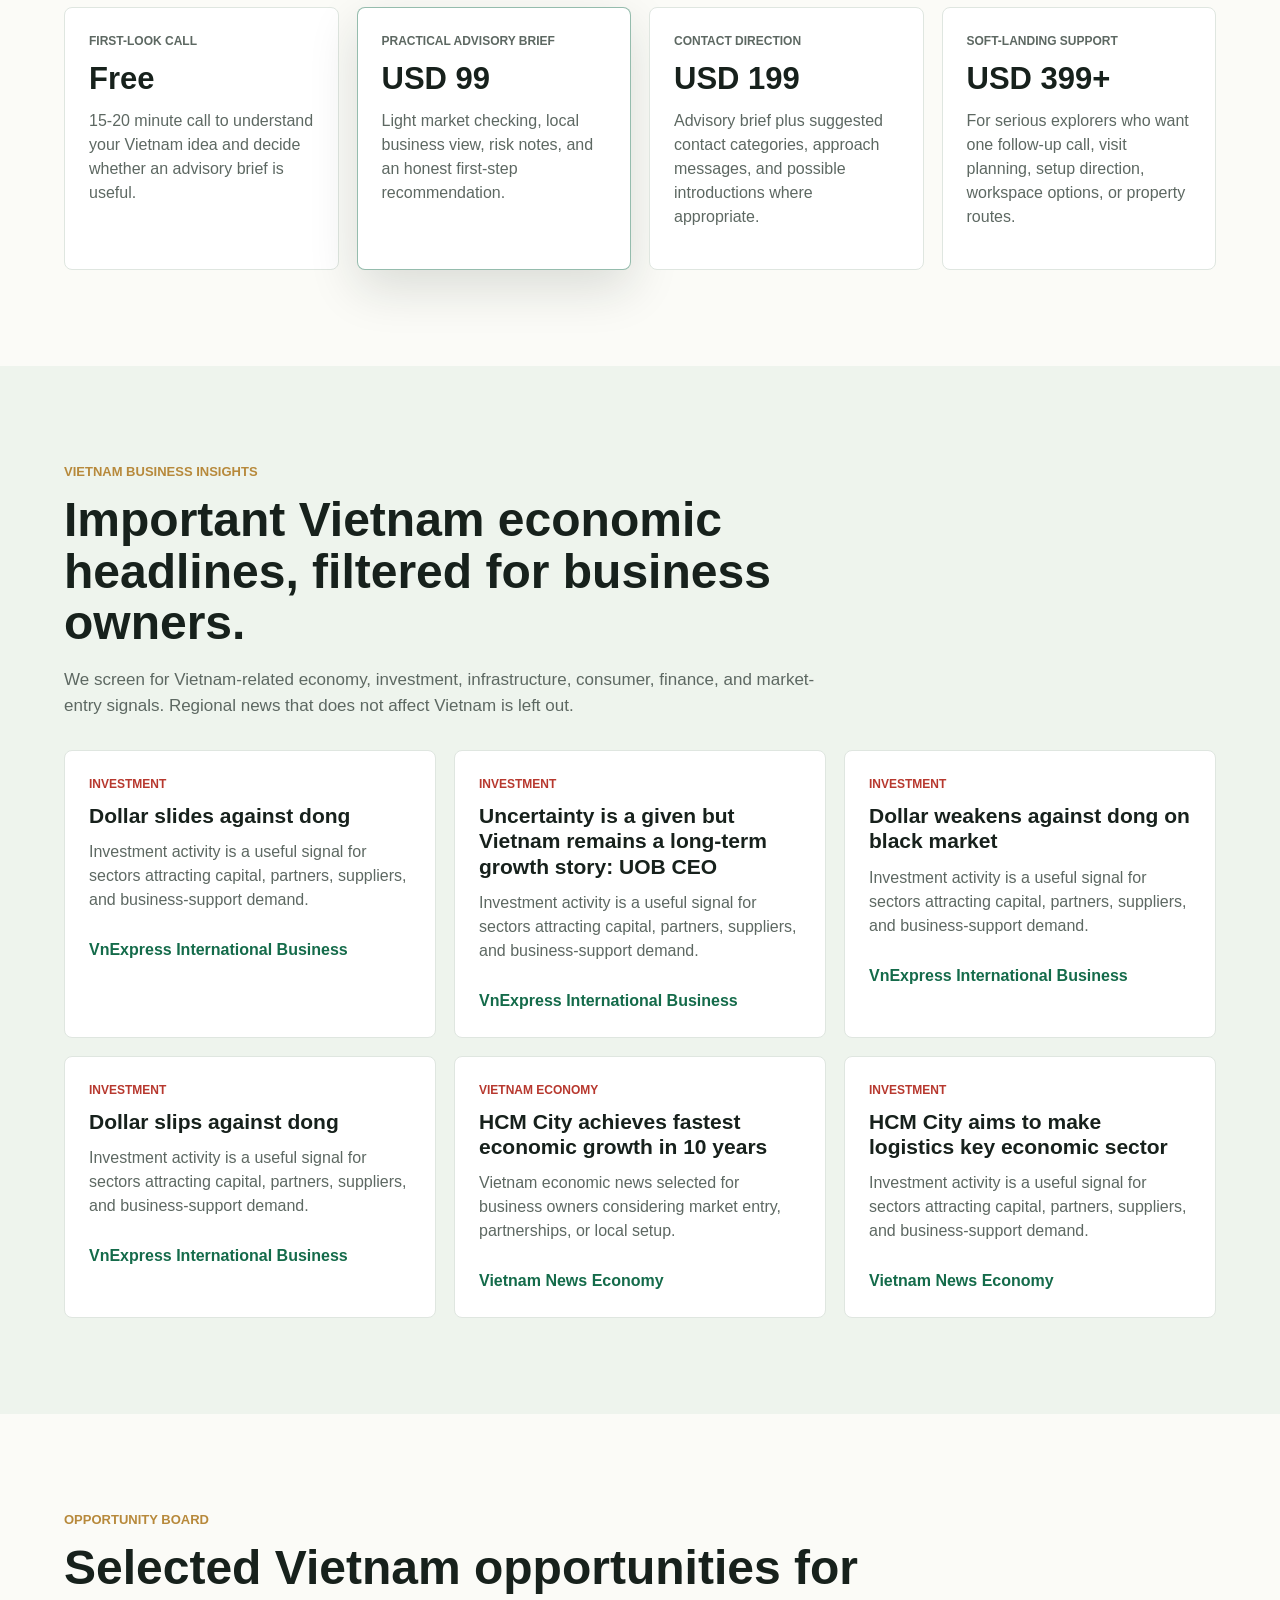
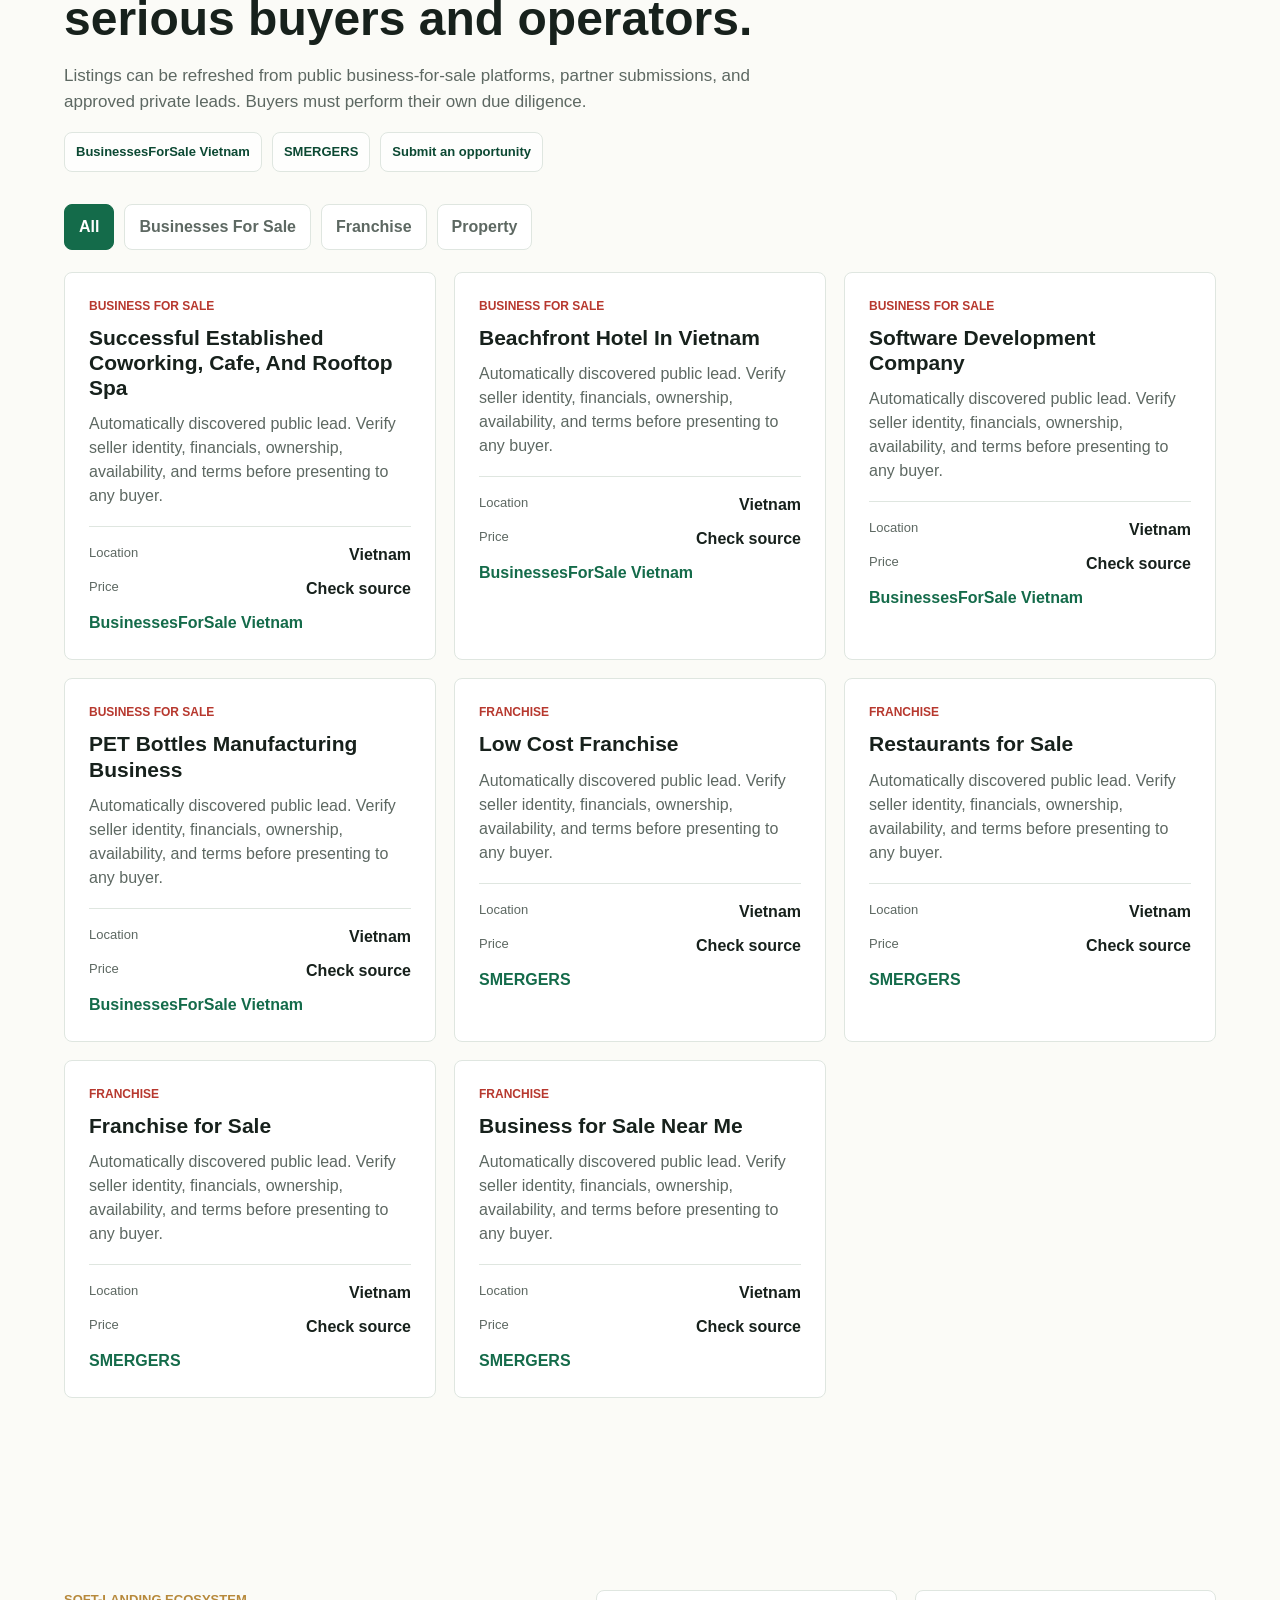
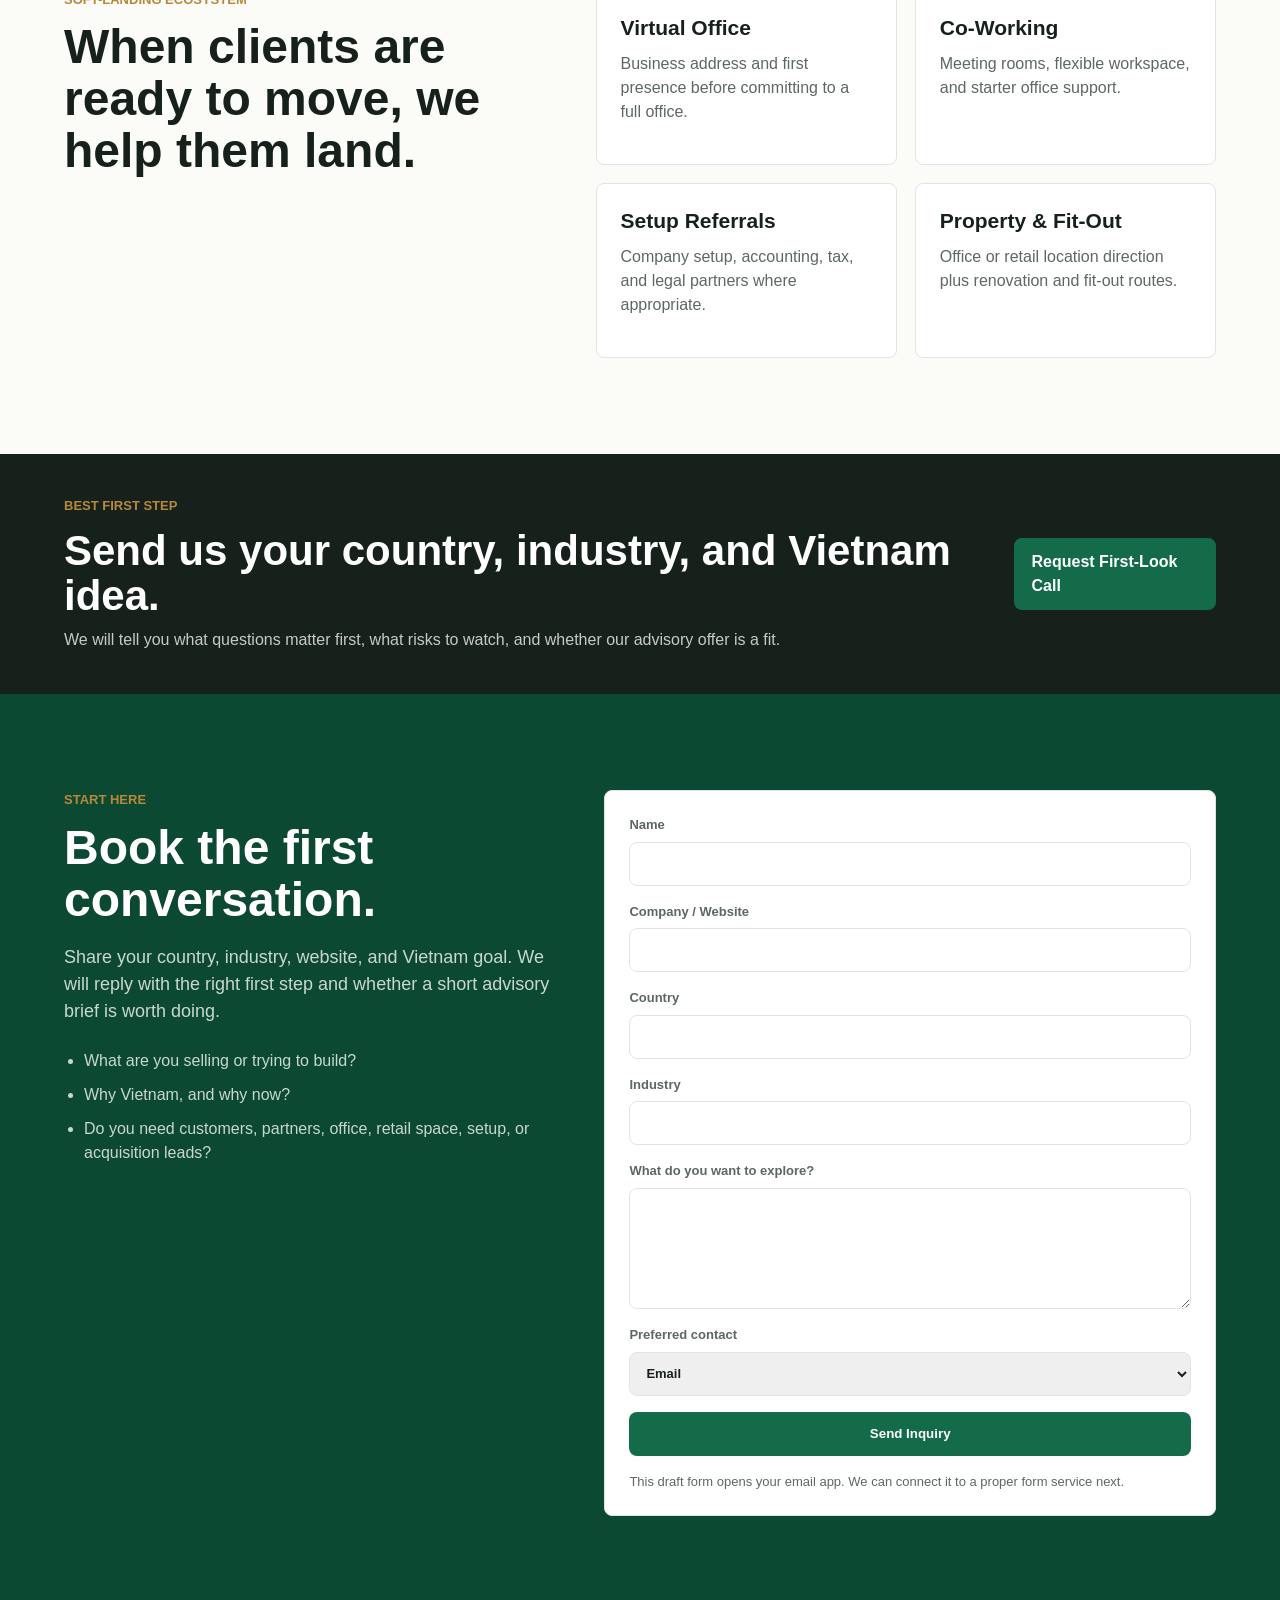
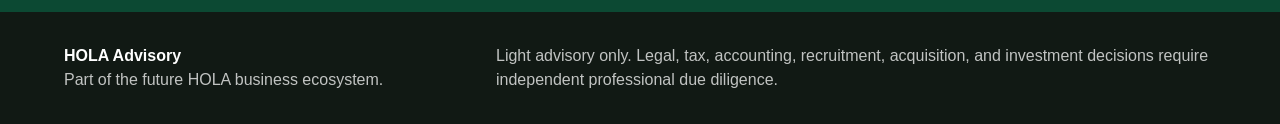
==== commit 7c653b6b: "Update index.html" ====
--- a/index.html
+++ b/index.html
@@ -9,7 +9,7 @@
   </head>
   <body>
     <header class="site-header">
-      <a class="brand" href="#home" aria-label="HOLA Advisory home">
+      <a class="brand" href="index.html" aria-label="HOLA Advisory home">
         <span class="brand-wordmark">
           <strong>HOLA</strong>
           <span>ADVISORY</span>
@@ -22,7 +22,7 @@
         <a href="#workspace">Workspace</a>
         <a href="#contact">Contact</a>
       </nav>
-      <a class="header-cta" href="#contact">Book Call</a>
+      <a class="header-cta" href="vietnam-first-look/">Book Call</a>
     </header>
 
     <main id="home">
@@ -34,7 +34,7 @@
           <h1>Vietnam advice from operators already building here.</h1>
           <p class="hero-copy">Practical first-look advisory, local direction, useful contacts, and soft-landing support from a Vietnam-based team that has grown real businesses on the ground.</p>
           <div class="hero-actions">
-            <a class="button primary" href="#contact">Book a Vietnam First-Look Call</a>
+            <a class="button primary" href="vietnam-first-look/">Book a Vietnam First-Look Call</a>
             <a class="button secondary" href="#track-record">See Our Track Record</a>
           </div>
         </div>
@@ -171,7 +171,7 @@
           <h2>Send us your country, industry, and Vietnam idea.</h2>
           <p>We will tell you what questions matter first, what risks to watch, and whether our advisory offer is a fit.</p>
         </div>
-        <a class="button primary" href="#contact">Request First-Look Call</a>
+        <a class="button primary" href="vietnam-first-look/">Request First-Look Call</a>
       </section>
 
       <section class="section contact-section" id="contact">
--- a/styles.css
+++ b/styles.css
@@ -17,11 +17,10 @@
 a { color: inherit; text-decoration: none; }
 .site-header { align-items: center; background: rgba(251,251,247,.94); border-bottom: 1px solid var(--line); display: flex; gap: 24px; justify-content: space-between; left: 0; padding: 14px clamp(18px,4vw,56px); position: sticky; right: 0; top: 0; z-index: 10; }
 .brand { align-items: center; display: flex; min-width: max-content; }
-.brand-wordmark { align-items: end; column-gap: 14px; display: grid; grid-template-columns: 76px max-content; grid-template-rows: auto 12px; line-height: 1; row-gap: 5px; }
-.brand-wordmark::after { align-self: center; background: var(--gold); border-radius: 999px; content: ""; grid-column: 1; grid-row: 2; height: 3px; width: 76px; }
-.brand-wordmark strong { color: var(--green-dark); font-family: Georgia, "Times New Roman", serif; font-size: 28px; font-weight: 700; grid-column: 1; grid-row: 1; letter-spacing: 0; line-height: .92; width: max-content; }
-.brand-wordmark span { align-self: end; color: var(--ink); font-size: 12px; font-weight: 850; grid-column: 2; grid-row: 1; letter-spacing: 2px; margin-bottom: 2px; text-transform: uppercase; }
-.brand-wordmark small { align-self: center; color: var(--muted); display: block; font-size: 11px; font-weight: 650; grid-column: 2; grid-row: 2; margin: 0; white-space: nowrap; }
+.brand-wordmark { align-items: baseline; display: inline-flex; gap: 13px; line-height: 1; padding-bottom: 8px; position: relative; }
+.brand-wordmark::after { background: var(--gold); border-radius: 999px; bottom: 0; content: ""; height: 3px; left: 1px; position: absolute; width: 178px; }
+.brand-wordmark strong { color: var(--green-dark); font-family: Georgia, "Times New Roman", serif; font-size: 34px; font-weight: 700; letter-spacing: 0; line-height: .9; }
+.brand-wordmark span { color: var(--ink); font-size: 13px; font-weight: 850; letter-spacing: 2.2px; text-transform: uppercase; }
 .nav { display: flex; gap: 20px; justify-content: center; }
 .nav a { color: var(--muted); font-size: 14px; font-weight: 700; }
 .header-cta, .button { align-items: center; border-radius: 8px; display: inline-flex; font-weight: 700; justify-content: center; min-height: 44px; padding: 12px 18px; }
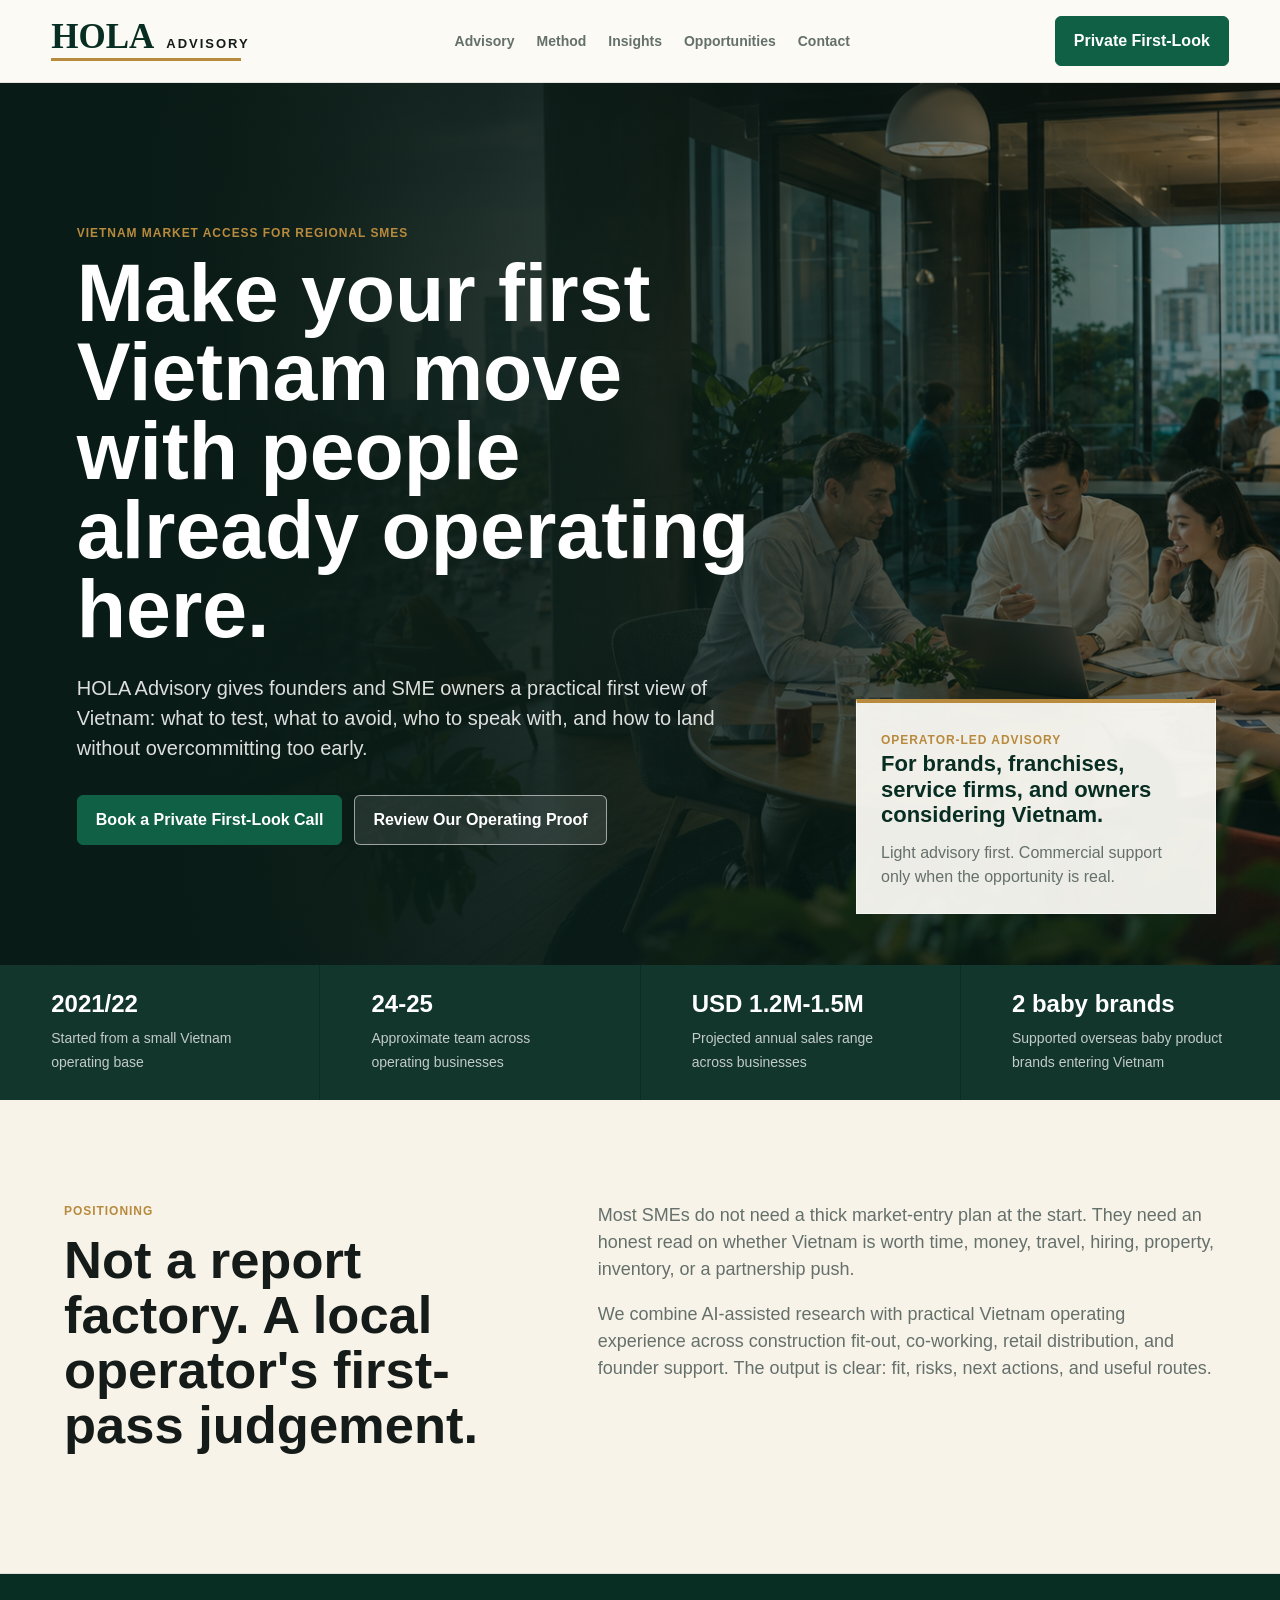
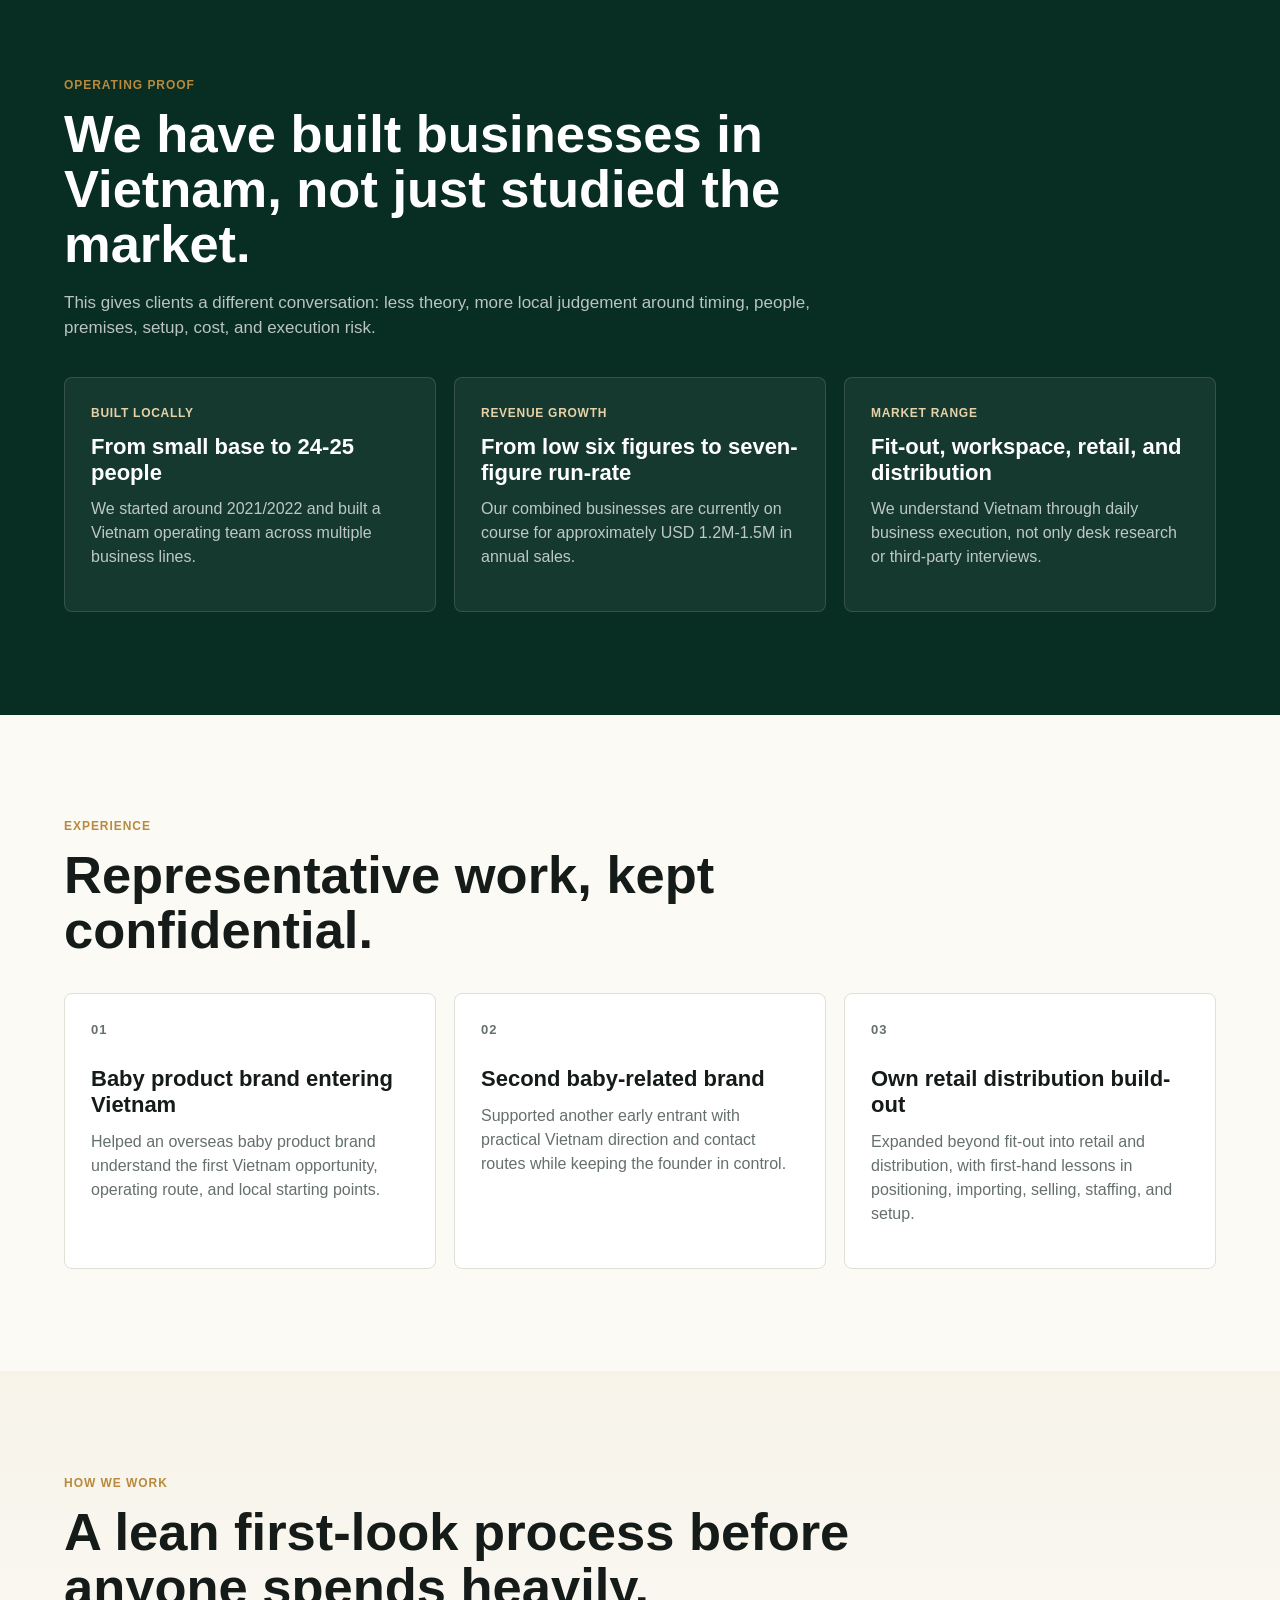
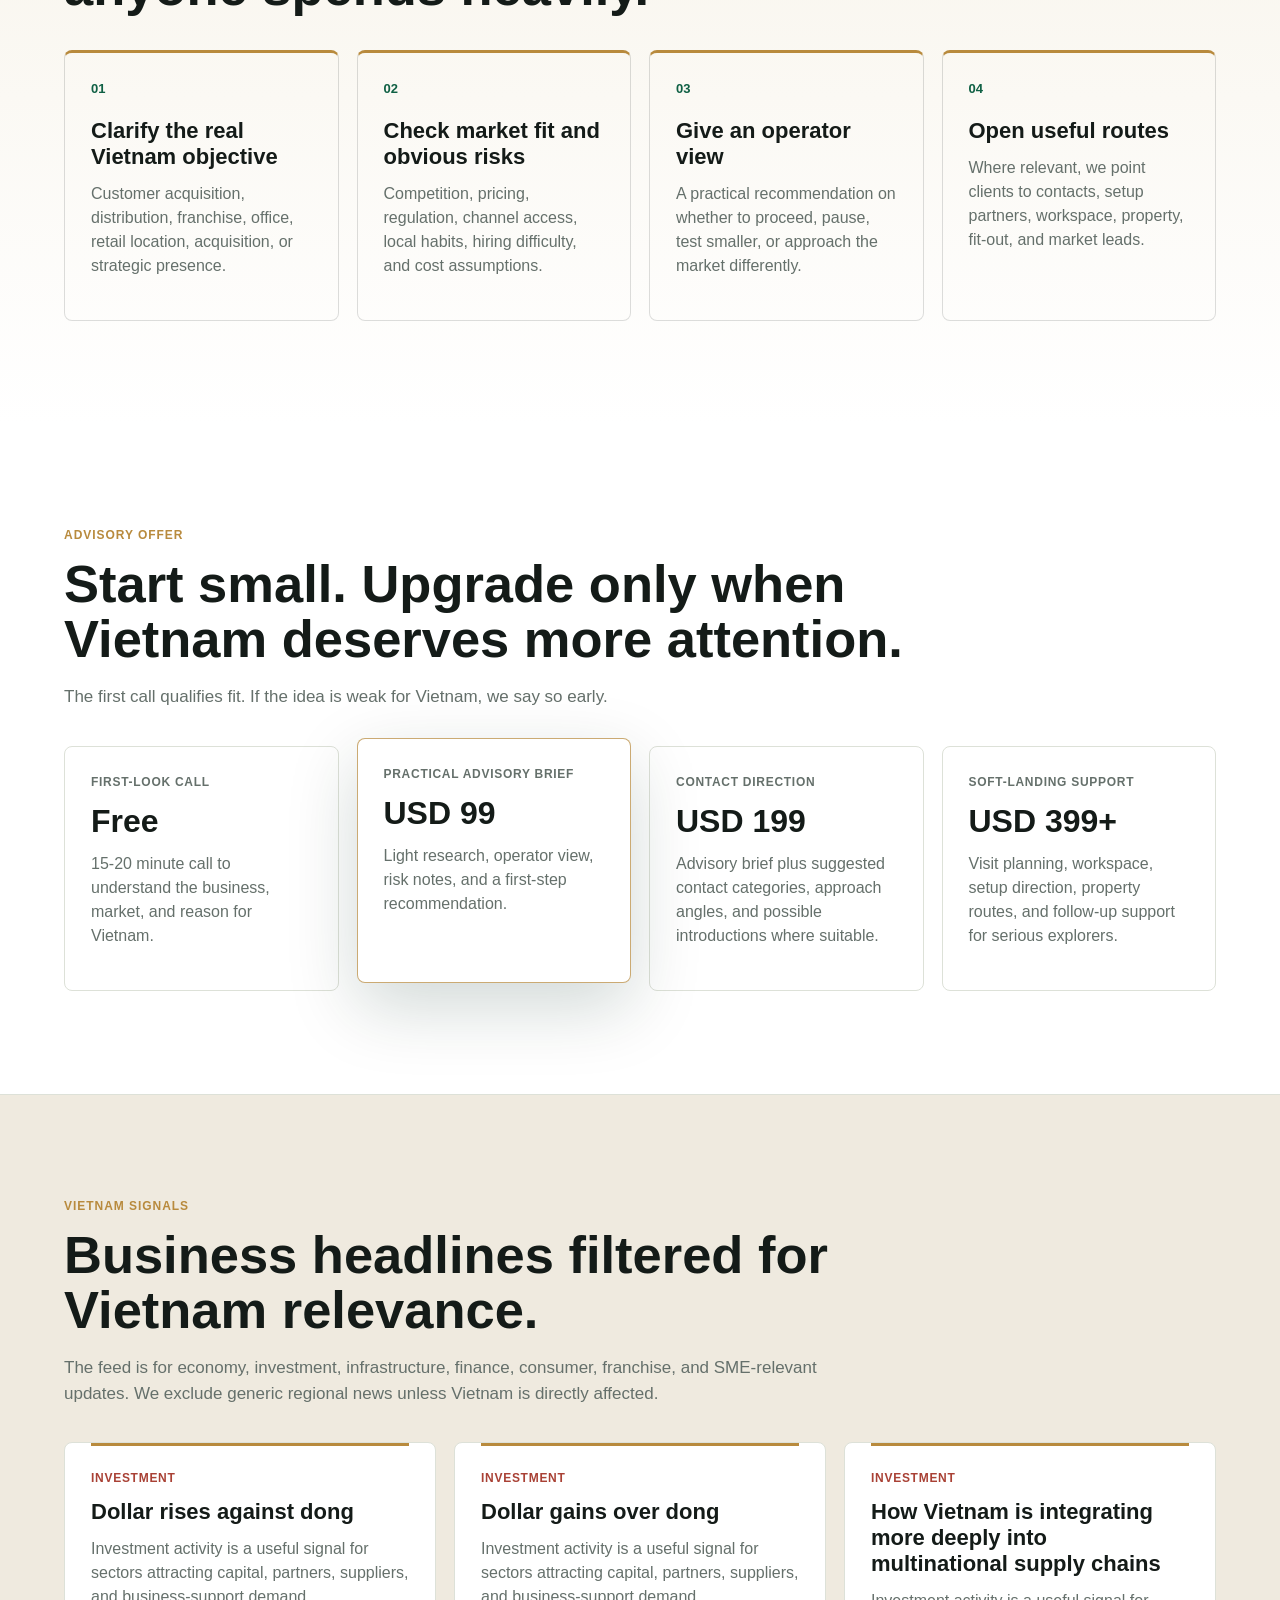
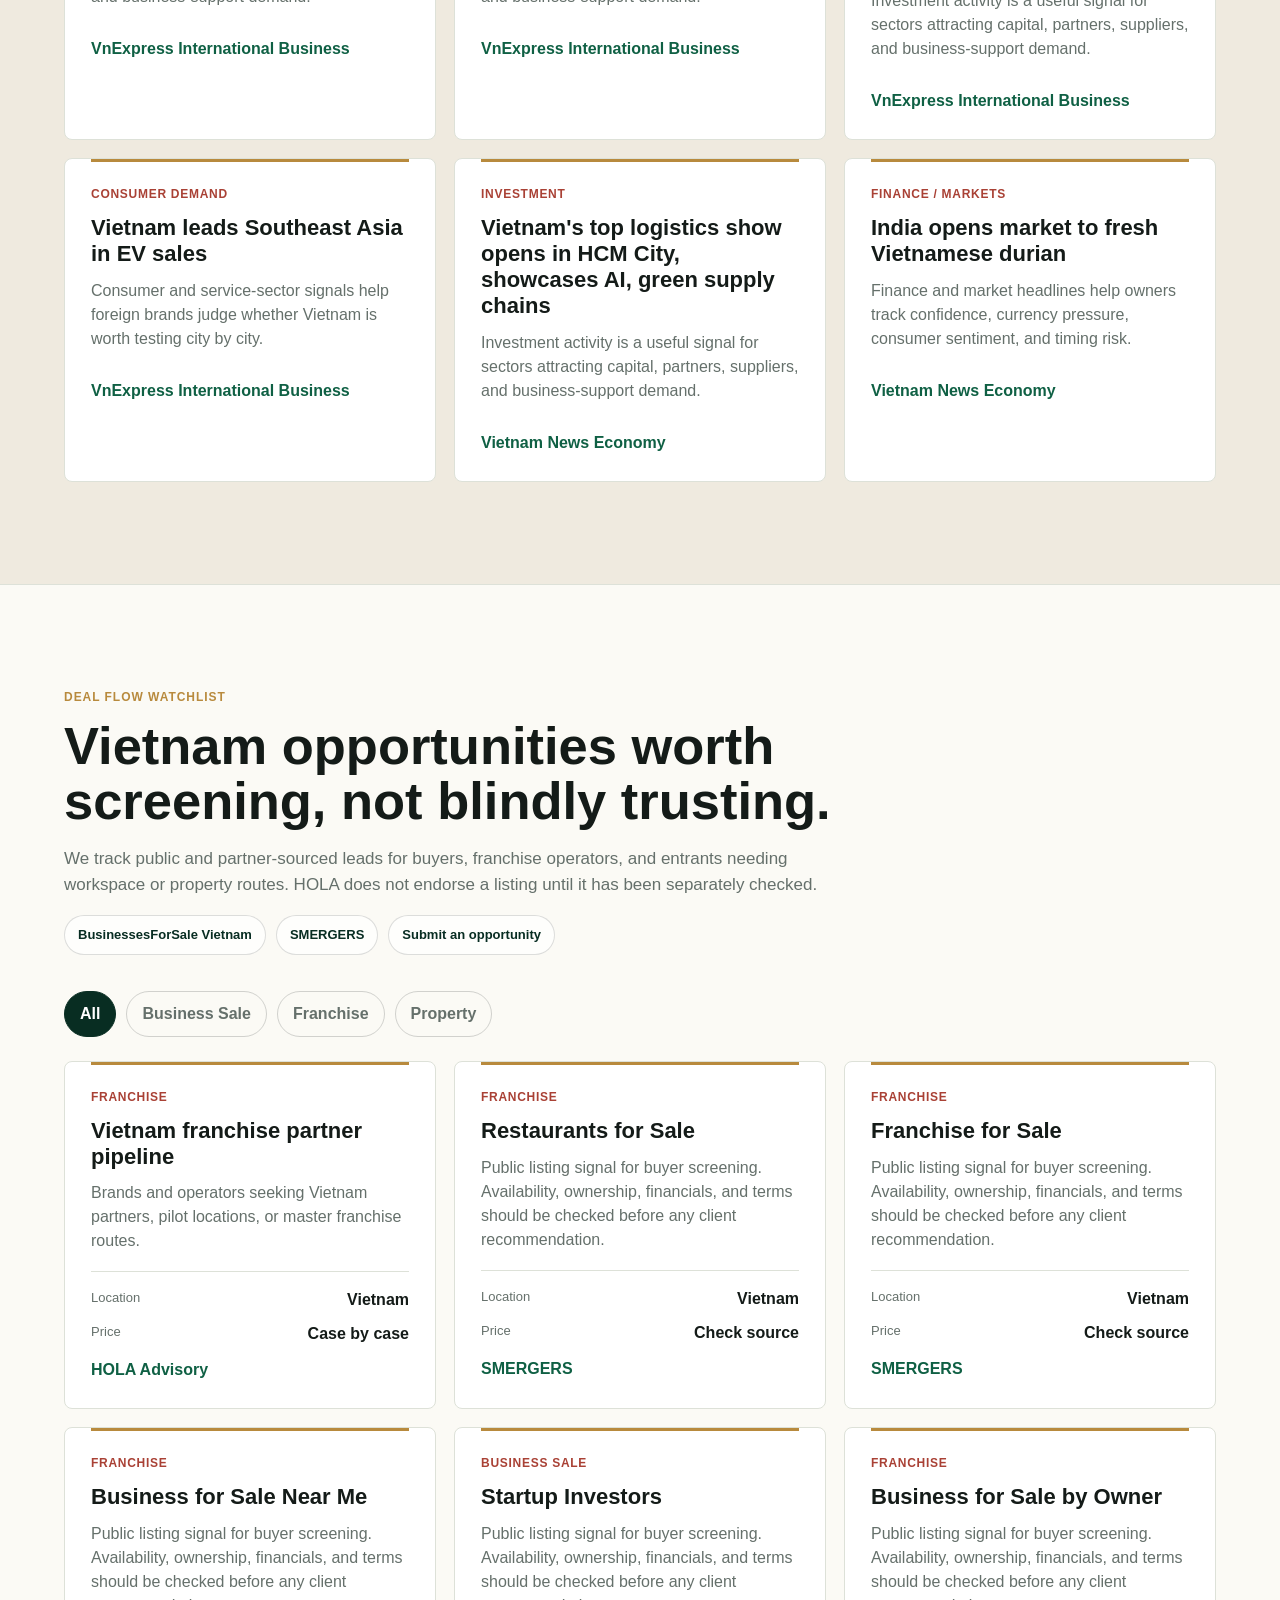
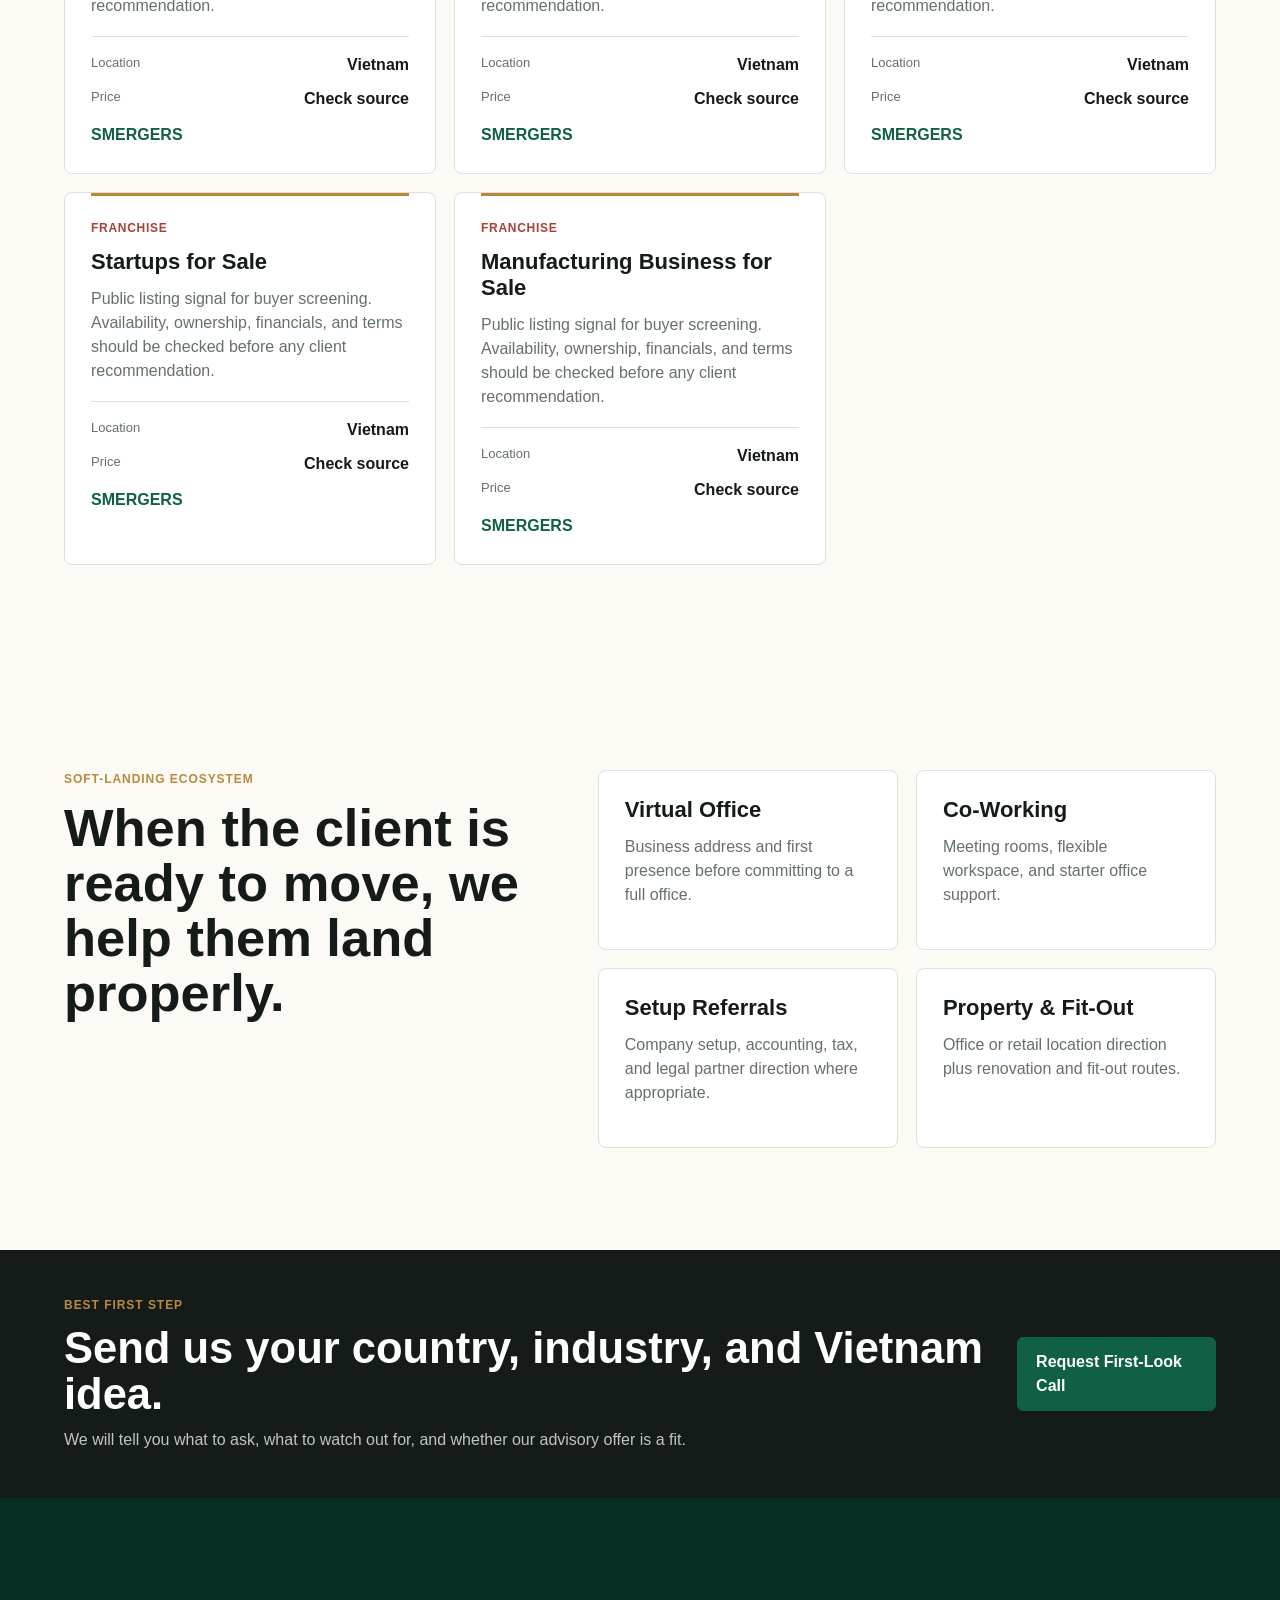
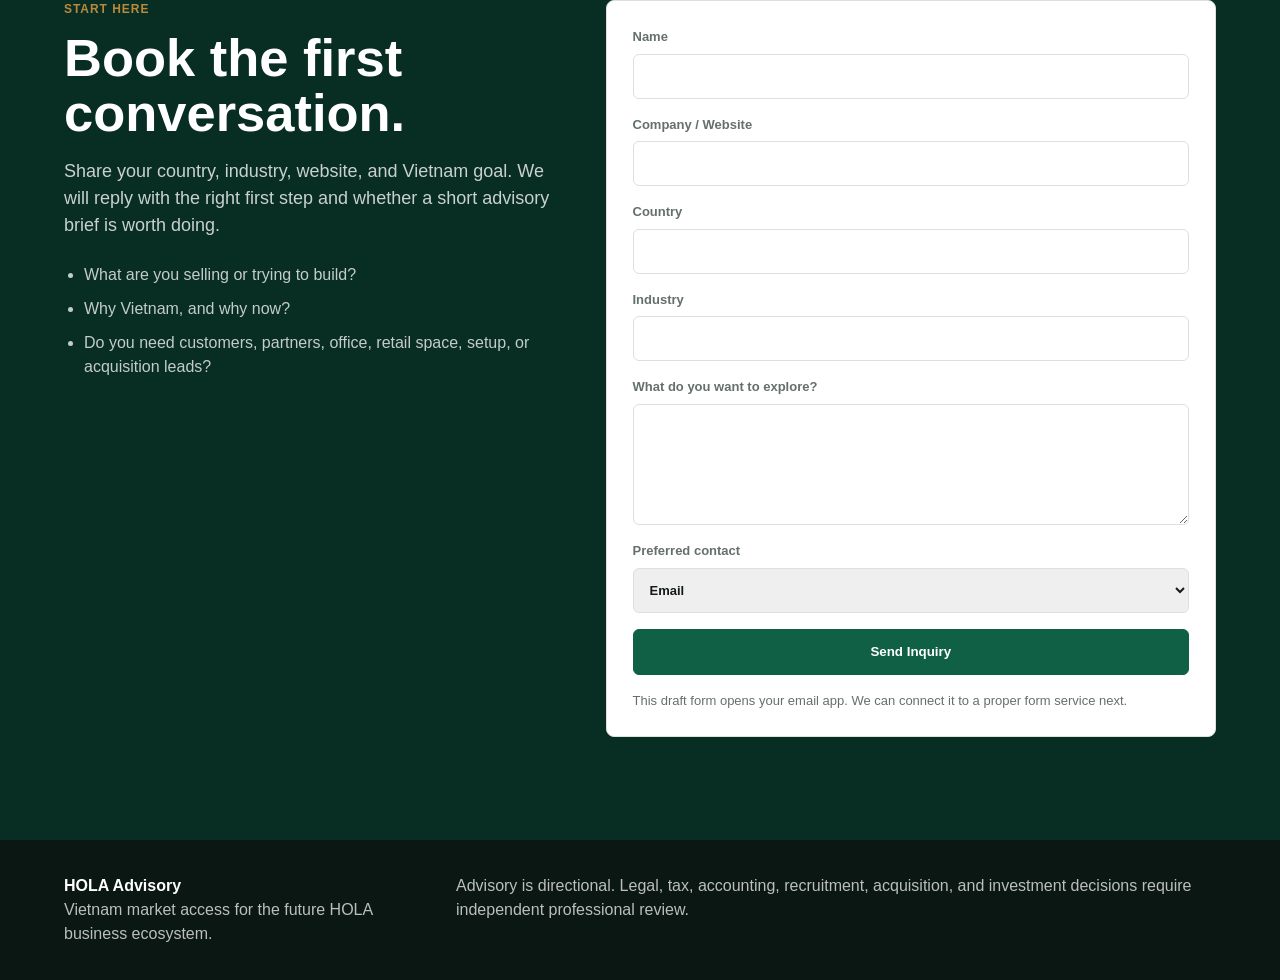
==== commit 166ab698: "Premium advisory homepage redesign" ====
--- a/index.html
+++ b/index.html
@@ -1,10 +1,18 @@
 <!doctype html>
 <html lang="en">
   <head>
+    <!-- Google tag (gtag.js) -->
+    <script async src="https://www.googletagmanager.com/gtag/js?id=G-RS0XVFQR84"></script>
+    <script>
+      window.dataLayer = window.dataLayer || [];
+      function gtag(){dataLayer.push(arguments);}
+      gtag('js', new Date());
+      gtag('config', 'G-RS0XVFQR84');
+    </script>
     <meta charset="utf-8" />
     <meta name="viewport" content="width=device-width, initial-scale=1" />
-    <title>Hola Advisory | Vietnam Soft-Landing For SMEs</title>
-    <meta name="description" content="Hola Advisory helps Singaporean, Malaysian, and overseas SMEs explore Vietnam through practical advisory, local introductions, workspace, setup referrals, property, fit-out, franchise, and acquisition opportunities." />
+    <title>HOLA Advisory | Vietnam Market Access</title>
+    <meta name="description" content="HOLA Advisory helps Singapore, Malaysia, Thailand, Philippines, and overseas SMEs explore Vietnam through operator-led market advisory, introductions, workspace, property, fit-out, and acquisition routes." />
     <link rel="stylesheet" href="styles.css" />
   </head>
   <body>
@@ -17,127 +25,144 @@
       </a>
       <nav class="nav" aria-label="Primary navigation">
         <a href="#advisory">Advisory</a>
+        <a href="#method">Method</a>
         <a href="#insights">Insights</a>
         <a href="#opportunities">Opportunities</a>
-        <a href="#workspace">Workspace</a>
         <a href="#contact">Contact</a>
       </nav>
-      <a class="header-cta" href="vietnam-first-look/">Book Call</a>
+      <a class="header-cta" href="vietnam-first-look/">Private First-Look</a>
     </header>
 
     <main id="home">
-      <section class="hero">
+      <section class="hero premium-hero">
         <img class="hero-image" src="assets/hero-vietnam-soft-landing.png" alt="Business owners discussing Vietnam expansion in a modern workspace" />
         <div class="hero-overlay"></div>
         <div class="hero-content">
-          <p class="eyebrow">For Singapore, Malaysia, and overseas SMEs</p>
-          <h1>Vietnam advice from operators already building here.</h1>
-          <p class="hero-copy">Practical first-look advisory, local direction, useful contacts, and soft-landing support from a Vietnam-based team that has grown real businesses on the ground.</p>
+          <p class="eyebrow">Vietnam market access for regional SMEs</p>
+          <h1>Make your first Vietnam move with people already operating here.</h1>
+          <p class="hero-copy">HOLA Advisory gives founders and SME owners a practical first view of Vietnam: what to test, what to avoid, who to speak with, and how to land without overcommitting too early.</p>
           <div class="hero-actions">
-            <a class="button primary" href="vietnam-first-look/">Book a Vietnam First-Look Call</a>
-            <a class="button secondary" href="#track-record">See Our Track Record</a>
+            <a class="button primary" href="vietnam-first-look/">Book a Private First-Look Call</a>
+            <a class="button secondary" href="#track-record">Review Our Operating Proof</a>
           </div>
         </div>
+        <aside class="hero-brief" aria-label="HOLA Advisory profile">
+          <span>Operator-led advisory</span>
+          <strong>For brands, franchises, service firms, and owners considering Vietnam.</strong>
+          <p>Light advisory first. Commercial support only when the opportunity is real.</p>
+        </aside>
       </section>
 
       <section class="proof-strip">
         <div><strong>2021/22</strong><span>Started from a small Vietnam operating base</span></div>
-        <div><strong>24-25</strong><span>Approximate current team across operating businesses</span></div>
-        <div><strong>USD 1.2M-1.5M</strong><span>On-course annual sales range across businesses</span></div>
-        <div><strong>2 baby brands</strong><span>Helped overseas baby product brands start in Vietnam</span></div>
-      </section>
-
-      <section class="section split">
+        <div><strong>24-25</strong><span>Approximate team across operating businesses</span></div>
+        <div><strong>USD 1.2M-1.5M</strong><span>Projected annual sales range across businesses</span></div>
+        <div><strong>2 baby brands</strong><span>Supported overseas baby product brands entering Vietnam</span></div>
+      </section>
+
+      <section class="section intro-panel">
         <div>
-          <p class="eyebrow">What We Do</p>
-          <h2>We help SMEs decide their first Vietnam move.</h2>
+          <p class="eyebrow">Positioning</p>
+          <h2>Not a report factory. A local operator's first-pass judgement.</h2>
         </div>
         <div class="text-block">
-          <p>Hola Advisory is not a heavy consulting firm. We help business owners understand whether Vietnam is worth exploring, what to watch out for, who may be useful to speak with, and what first step is practical.</p>
-          <p>Our advantage is operator experience. We have built in Vietnam through construction fit-out, co-working, retail distribution, and market-entry support for overseas founders. That means our advice is grounded in actual execution, not just desktop research.</p>
-          <p>If there is a real fit, we can also point clients toward company setup partners, virtual office, co-working, property sourcing, office or retail fit-out, franchise routes, business-for-sale opportunities, and local introductions.</p>
-        </div>
-      </section>
-
-      <section class="section credibility-section" id="track-record">
-        <div class="section-heading">
-          <p class="eyebrow">Why Speak With Us</p>
-          <h2>We are not selling theory. We have had to make the same Vietnam decisions ourselves.</h2>
-          <p class="section-note">Clients speak with us for an honest first view before they spend money on market entry, hiring, property, inventory, or a larger consulting engagement.</p>
+          <p>Most SMEs do not need a thick market-entry plan at the start. They need an honest read on whether Vietnam is worth time, money, travel, hiring, property, inventory, or a partnership push.</p>
+          <p>We combine AI-assisted research with practical Vietnam operating experience across construction fit-out, co-working, retail distribution, and founder support. The output is clear: fit, risks, next actions, and useful routes.</p>
+        </div>
+      </section>
+
+      <section class="section dark-section" id="track-record">
+        <div class="section-heading">
+          <p class="eyebrow">Operating Proof</p>
+          <h2>We have built businesses in Vietnam, not just studied the market.</h2>
+          <p class="section-note">This gives clients a different conversation: less theory, more local judgement around timing, people, premises, setup, cost, and execution risk.</p>
         </div>
         <div class="credibility-grid">
           <article>
-            <span>Built In Vietnam</span>
-            <h3>From small startup to operating team</h3>
-            <p>We started our Vietnam business journey around 2021/2022 and grew from a small base into a team of around 24-25 people.</p>
+            <span>Built Locally</span>
+            <h3>From small base to 24-25 people</h3>
+            <p>We started around 2021/2022 and built a Vietnam operating team across multiple business lines.</p>
           </article>
           <article>
             <span>Revenue Growth</span>
-            <h3>From early sales to seven-figure run-rate</h3>
-            <p>Our first-year sales were around the low six figures in USD. This year, our combined businesses are on course for roughly USD 1.2M-1.5M in annual sales.</p>
-          </article>
-          <article>
-            <span>Cross-Business View</span>
-            <h3>Construction, workspace, retail, and distribution</h3>
-            <p>We have operated across fit-out, co-working, retail distribution, handbags, and Vietnam soft-landing support, giving clients practical context across multiple entry routes.</p>
+            <h3>From low six figures to seven-figure run-rate</h3>
+            <p>Our combined businesses are currently on course for approximately USD 1.2M-1.5M in annual sales.</p>
+          </article>
+          <article>
+            <span>Market Range</span>
+            <h3>Fit-out, workspace, retail, and distribution</h3>
+            <p>We understand Vietnam through daily business execution, not only desk research or third-party interviews.</p>
           </article>
         </div>
       </section>
 
       <section class="section case-section">
         <div class="section-heading">
-          <p class="eyebrow">Past Experience</p>
-          <h2>Examples of how we help, without naming client brands.</h2>
+          <p class="eyebrow">Experience</p>
+          <h2>Representative work, kept confidential.</h2>
         </div>
         <div class="case-grid">
           <article>
             <p class="case-number">01</p>
             <h3>Baby product brand entering Vietnam</h3>
-            <p>Helped an overseas baby product brand understand the Vietnam opportunity, first-step operating direction, and local paths to start testing the market.</p>
+            <p>Helped an overseas baby product brand understand the first Vietnam opportunity, operating route, and local starting points.</p>
           </article>
           <article>
             <p class="case-number">02</p>
-            <h3>Second baby brand starting locally</h3>
-            <p>Supported another baby-related brand with early Vietnam market direction and practical contact routes, while keeping the work light and founder-led.</p>
+            <h3>Second baby-related brand</h3>
+            <p>Supported another early entrant with practical Vietnam direction and contact routes while keeping the founder in control.</p>
           </article>
           <article>
             <p class="case-number">03</p>
-            <h3>Our own retail distribution build-out</h3>
-            <p>Expanded beyond fit-out into retail distribution, giving us first-hand experience with importing, positioning, selling, staffing, and operational setup in Vietnam.</p>
-          </article>
-        </div>
-      </section>
-
-      <section class="section" id="advisory">
-        <div class="section-heading">
-          <p class="eyebrow">Advisory Packages</p>
-          <h2>Start with a serious conversation before committing serious money.</h2>
-          <p class="section-note">The first call is designed to qualify fit. If Vietnam does not make sense, we will say so. If it does, we recommend the next practical step.</p>
+            <h3>Own retail distribution build-out</h3>
+            <p>Expanded beyond fit-out into retail and distribution, with first-hand lessons in positioning, importing, selling, staffing, and setup.</p>
+          </article>
+        </div>
+      </section>
+
+      <section class="section method-section" id="method">
+        <div class="section-heading">
+          <p class="eyebrow">How We Work</p>
+          <h2>A lean first-look process before anyone spends heavily.</h2>
+        </div>
+        <div class="method-grid">
+          <article><span>01</span><h3>Clarify the real Vietnam objective</h3><p>Customer acquisition, distribution, franchise, office, retail location, acquisition, or strategic presence.</p></article>
+          <article><span>02</span><h3>Check market fit and obvious risks</h3><p>Competition, pricing, regulation, channel access, local habits, hiring difficulty, and cost assumptions.</p></article>
+          <article><span>03</span><h3>Give an operator view</h3><p>A practical recommendation on whether to proceed, pause, test smaller, or approach the market differently.</p></article>
+          <article><span>04</span><h3>Open useful routes</h3><p>Where relevant, we point clients to contacts, setup partners, workspace, property, fit-out, and market leads.</p></article>
+        </div>
+      </section>
+
+      <section class="section advisory-section" id="advisory">
+        <div class="section-heading">
+          <p class="eyebrow">Advisory Offer</p>
+          <h2>Start small. Upgrade only when Vietnam deserves more attention.</h2>
+          <p class="section-note">The first call qualifies fit. If the idea is weak for Vietnam, we say so early.</p>
         </div>
         <div class="pricing-grid">
-          <article class="price-card"><p class="price-label">First-Look Call</p><h3>Free</h3><p>15-20 minute call to understand your Vietnam idea and decide whether an advisory brief is useful.</p></article>
-          <article class="price-card featured"><p class="price-label">Practical Advisory Brief</p><h3>USD 99</h3><p>Light market checking, local business view, risk notes, and an honest first-step recommendation.</p></article>
-          <article class="price-card"><p class="price-label">Contact Direction</p><h3>USD 199</h3><p>Advisory brief plus suggested contact categories, approach messages, and possible introductions where appropriate.</p></article>
-          <article class="price-card"><p class="price-label">Soft-Landing Support</p><h3>USD 399+</h3><p>For serious explorers who want one follow-up call, visit planning, setup direction, workspace options, or property routes.</p></article>
+          <article class="price-card"><p class="price-label">First-Look Call</p><h3>Free</h3><p>15-20 minute call to understand the business, market, and reason for Vietnam.</p></article>
+          <article class="price-card featured"><p class="price-label">Practical Advisory Brief</p><h3>USD 99</h3><p>Light research, operator view, risk notes, and a first-step recommendation.</p></article>
+          <article class="price-card"><p class="price-label">Contact Direction</p><h3>USD 199</h3><p>Advisory brief plus suggested contact categories, approach angles, and possible introductions where suitable.</p></article>
+          <article class="price-card"><p class="price-label">Soft-Landing Support</p><h3>USD 399+</h3><p>Visit planning, workspace, setup direction, property routes, and follow-up support for serious explorers.</p></article>
         </div>
       </section>
 
       <section class="section band" id="insights">
         <div class="section-heading">
-          <p class="eyebrow">Vietnam Business Insights</p>
-          <h2>Important Vietnam economic headlines, filtered for business owners.</h2>
-          <p class="section-note">We screen for Vietnam-related economy, investment, infrastructure, consumer, finance, and market-entry signals. Regional news that does not affect Vietnam is left out.</p>
+          <p class="eyebrow">Vietnam Signals</p>
+          <h2>Business headlines filtered for Vietnam relevance.</h2>
+          <p class="section-note">The feed is for economy, investment, infrastructure, finance, consumer, franchise, and SME-relevant updates. We exclude generic regional news unless Vietnam is directly affected.</p>
         </div>
         <div class="insight-grid" id="insight-grid">
           <article><span>Loading</span><h3>Fetching latest Vietnam business signals</h3><p>The feed will show economy, infrastructure, property, investment, franchise, and SME-relevant updates.</p></article>
         </div>
       </section>
 
-      <section class="section" id="opportunities">
-        <div class="section-heading">
-          <p class="eyebrow">Opportunity Board</p>
-          <h2>Selected Vietnam opportunities for serious buyers and operators.</h2>
-          <p class="section-note">Listings can be refreshed from public business-for-sale platforms, partner submissions, and approved private leads. Buyers must perform their own due diligence.</p>
+      <section class="section opportunity-section" id="opportunities">
+        <div class="section-heading">
+          <p class="eyebrow">Deal Flow Watchlist</p>
+          <h2>Vietnam opportunities worth screening, not blindly trusting.</h2>
+          <p class="section-note">We track public and partner-sourced leads for buyers, franchise operators, and entrants needing workspace or property routes. HOLA does not endorse a listing until it has been separately checked.</p>
           <div class="source-row">
             <a href="https://www.businessesforsale.com/search/businesses-for-sale-in-vietnam" target="_blank" rel="noopener">BusinessesForSale Vietnam</a>
             <a href="https://www.smergers.com/" target="_blank" rel="noopener">SMERGERS</a>
@@ -146,7 +171,7 @@
         </div>
         <div class="opportunity-tabs">
           <button class="tab active" data-filter="all" type="button">All</button>
-          <button class="tab" data-filter="sale" type="button">Businesses For Sale</button>
+          <button class="tab" data-filter="sale" type="button">Business Sale</button>
           <button class="tab" data-filter="franchise" type="button">Franchise</button>
           <button class="tab" data-filter="property" type="button">Property</button>
         </div>
@@ -156,11 +181,14 @@
       </section>
 
       <section class="section split" id="workspace">
-        <div><p class="eyebrow">Soft-Landing Ecosystem</p><h2>When clients are ready to move, we help them land.</h2></div>
+        <div>
+          <p class="eyebrow">Soft-Landing Ecosystem</p>
+          <h2>When the client is ready to move, we help them land properly.</h2>
+        </div>
         <div class="service-grid">
           <article><h3>Virtual Office</h3><p>Business address and first presence before committing to a full office.</p></article>
           <article><h3>Co-Working</h3><p>Meeting rooms, flexible workspace, and starter office support.</p></article>
-          <article><h3>Setup Referrals</h3><p>Company setup, accounting, tax, and legal partners where appropriate.</p></article>
+          <article><h3>Setup Referrals</h3><p>Company setup, accounting, tax, and legal partner direction where appropriate.</p></article>
           <article><h3>Property & Fit-Out</h3><p>Office or retail location direction plus renovation and fit-out routes.</p></article>
         </div>
       </section>
@@ -169,7 +197,7 @@
         <div>
           <p class="eyebrow">Best First Step</p>
           <h2>Send us your country, industry, and Vietnam idea.</h2>
-          <p>We will tell you what questions matter first, what risks to watch, and whether our advisory offer is a fit.</p>
+          <p>We will tell you what to ask, what to watch out for, and whether our advisory offer is a fit.</p>
         </div>
         <a class="button primary" href="vietnam-first-look/">Request First-Look Call</a>
       </section>
@@ -199,8 +227,8 @@
     </main>
 
     <footer class="site-footer">
-      <div><strong>HOLA Advisory</strong><p>Part of the future HOLA business ecosystem.</p></div>
-      <p>Light advisory only. Legal, tax, accounting, recruitment, acquisition, and investment decisions require independent professional due diligence.</p>
+      <div><strong>HOLA Advisory</strong><p>Vietnam market access for the future HOLA business ecosystem.</p></div>
+      <p>Advisory is directional. Legal, tax, accounting, recruitment, acquisition, and investment decisions require independent professional review.</p>
     </footer>
 
     <script src="script.js"></script>
--- a/styles.css
+++ b/styles.css
@@ -1,93 +1,514 @@
 :root {
-  --ink: #17211c;
-  --muted: #5d6862;
-  --line: #dfe6e0;
-  --paper: #fbfbf7;
-  --soft: #eef4ed;
-  --green: #146b4a;
-  --green-dark: #0c4933;
-  --red: #b7382e;
-  --gold: #b7893b;
+  --ink: #141b18;
+  --muted: #65706b;
+  --line: #dde1d8;
+  --paper: #f7f3e9;
+  --paper-2: #fbfaf5;
+  --soft: #ebe7da;
+  --green: #0f6044;
+  --green-dark: #082d22;
+  --red: #a94135;
+  --gold: #b88a3d;
+  --gold-soft: #e6d1a8;
   --white: #fff;
-  --shadow: 0 18px 50px rgba(23, 33, 28, 0.14);
-}
+  --shadow: 0 24px 70px rgba(8, 45, 34, 0.18);
+}
+
 * { box-sizing: border-box; }
 html { scroll-behavior: smooth; }
-body { margin: 0; background: var(--paper); color: var(--ink); font-family: Aptos, "Segoe UI Variable Text", "Segoe UI", Arial, sans-serif; line-height: 1.5; }
+body {
+  margin: 0;
+  background: var(--paper-2);
+  color: var(--ink);
+  font-family: Aptos, "Segoe UI Variable Text", "Segoe UI", Arial, sans-serif;
+  line-height: 1.5;
+}
 a { color: inherit; text-decoration: none; }
-.site-header { align-items: center; background: rgba(251,251,247,.94); border-bottom: 1px solid var(--line); display: flex; gap: 24px; justify-content: space-between; left: 0; padding: 14px clamp(18px,4vw,56px); position: sticky; right: 0; top: 0; z-index: 10; }
+
+.site-header {
+  align-items: center;
+  background: rgba(251, 250, 245, 0.96);
+  border-bottom: 1px solid rgba(20, 27, 24, 0.1);
+  display: flex;
+  gap: 24px;
+  justify-content: space-between;
+  left: 0;
+  padding: 16px clamp(18px, 4vw, 62px);
+  position: sticky;
+  right: 0;
+  top: 0;
+  z-index: 20;
+}
 .brand { align-items: center; display: flex; min-width: max-content; }
-.brand-wordmark { align-items: baseline; display: inline-flex; gap: 13px; line-height: 1; padding-bottom: 8px; position: relative; }
-.brand-wordmark::after { background: var(--gold); border-radius: 999px; bottom: 0; content: ""; height: 3px; left: 1px; position: absolute; width: 178px; }
-.brand-wordmark strong { color: var(--green-dark); font-family: Georgia, "Times New Roman", serif; font-size: 34px; font-weight: 700; letter-spacing: 0; line-height: .9; }
-.brand-wordmark span { color: var(--ink); font-size: 13px; font-weight: 850; letter-spacing: 2.2px; text-transform: uppercase; }
-.nav { display: flex; gap: 20px; justify-content: center; }
-.nav a { color: var(--muted); font-size: 14px; font-weight: 700; }
-.header-cta, .button { align-items: center; border-radius: 8px; display: inline-flex; font-weight: 700; justify-content: center; min-height: 44px; padding: 12px 18px; }
-.header-cta, .button.primary { background: var(--green); color: var(--white); border: 0; }
-.button.secondary { background: rgba(255,255,255,.14); border: 1px solid rgba(255,255,255,.5); color: var(--white); }
-.hero { min-height: 88vh; overflow: hidden; position: relative; }
-.hero-image { height: 100%; left: 0; object-fit: cover; position: absolute; top: 0; width: 100%; }
-.hero-overlay { background: linear-gradient(90deg, rgba(10,22,16,.9), rgba(10,22,16,.66) 42%, rgba(10,22,16,.18)); inset: 0; position: absolute; }
-.hero-content { color: var(--white); max-width: 760px; padding: clamp(80px,11vw,145px) clamp(22px,6vw,76px) 110px; position: relative; z-index: 1; }
-.eyebrow { color: var(--gold); font-size: 13px; font-weight: 700; margin: 0 0 12px; text-transform: uppercase; }
+.brand-wordmark {
+  align-items: baseline;
+  display: inline-flex;
+  gap: 12px;
+  line-height: 1;
+  padding-bottom: 9px;
+  position: relative;
+}
+.brand-wordmark::after {
+  background: var(--gold);
+  bottom: 0;
+  content: "";
+  height: 3px;
+  left: 0;
+  position: absolute;
+  width: 190px;
+}
+.brand-wordmark strong {
+  color: var(--green-dark);
+  font-family: Georgia, "Times New Roman", serif;
+  font-size: 35px;
+  font-weight: 700;
+  letter-spacing: 0;
+  line-height: .9;
+}
+.brand-wordmark span {
+  color: var(--ink);
+  font-size: 13px;
+  font-weight: 850;
+  letter-spacing: 2px;
+  text-transform: uppercase;
+}
+.nav { display: flex; gap: 22px; justify-content: center; }
+.nav a {
+  color: var(--muted);
+  font-size: 14px;
+  font-weight: 750;
+}
+.nav a:hover { color: var(--green-dark); }
+.header-cta,
+.button {
+  align-items: center;
+  border-radius: 6px;
+  display: inline-flex;
+  font-weight: 800;
+  justify-content: center;
+  min-height: 46px;
+  padding: 12px 18px;
+}
+.header-cta,
+.button.primary {
+  background: var(--green);
+  border: 1px solid var(--green);
+  color: var(--white);
+}
+.button.primary:hover { background: var(--green-dark); border-color: var(--green-dark); }
+.button.secondary {
+  background: rgba(255, 255, 255, .1);
+  border: 1px solid rgba(255, 255, 255, .55);
+  color: var(--white);
+}
+.button.dark-secondary,
+.button.outline {
+  background: transparent;
+  border: 1px solid rgba(20, 27, 24, .18);
+  color: var(--green-dark);
+}
+
+.hero {
+  min-height: 88vh;
+  overflow: hidden;
+  position: relative;
+}
+.hero-image {
+  height: 100%;
+  left: 0;
+  object-fit: cover;
+  position: absolute;
+  top: 0;
+  width: 100%;
+}
+.hero-overlay {
+  background:
+    linear-gradient(90deg, rgba(8, 27, 22, .96), rgba(8, 27, 22, .78) 43%, rgba(8, 27, 22, .18)),
+    linear-gradient(180deg, rgba(8, 27, 22, .16), rgba(8, 27, 22, .55));
+  inset: 0;
+  position: absolute;
+}
+.hero-content {
+  color: var(--white);
+  max-width: 850px;
+  padding: clamp(92px, 11vw, 150px) clamp(22px, 6vw, 78px) 120px;
+  position: relative;
+  z-index: 1;
+}
+.hero-brief {
+  background: rgba(251, 250, 245, .94);
+  border: 1px solid rgba(255, 255, 255, .5);
+  border-top: 4px solid var(--gold);
+  bottom: clamp(26px, 4vw, 58px);
+  box-shadow: var(--shadow);
+  max-width: 360px;
+  padding: 24px;
+  position: absolute;
+  right: clamp(20px, 5vw, 72px);
+  z-index: 2;
+}
+.hero-brief span,
+.eyebrow {
+  color: var(--gold);
+  font-size: 12px;
+  font-weight: 850;
+  letter-spacing: .08em;
+  margin: 0 0 12px;
+  text-transform: uppercase;
+}
+.hero-brief strong {
+  color: var(--green-dark);
+  display: block;
+  font-family: "Segoe UI Variable Display", Aptos, "Segoe UI", Arial, sans-serif;
+  font-size: 22px;
+  line-height: 1.14;
+  margin-bottom: 14px;
+}
+.hero-brief p { color: var(--muted); margin: 0; }
 h1,h2,h3,p { margin-top: 0; }
-h1,h2,h3 { font-family: "Segoe UI Variable Display", Aptos, "Segoe UI", Arial, sans-serif; font-weight: 650; }
-h1 { font-size: clamp(42px,6vw,76px); line-height: 1.02; margin-bottom: 22px; max-width: 720px; }
-h2 { font-size: clamp(30px,4vw,48px); line-height: 1.08; margin-bottom: 18px; }
-h3 { font-size: 21px; line-height: 1.2; margin-bottom: 12px; }
-.hero-copy { color: rgba(255,255,255,.88); font-size: 20px; max-width: 660px; }
-.hero-actions { display: flex; flex-wrap: wrap; gap: 12px; margin-top: 30px; }
-.proof-strip { background: var(--green-dark); color: var(--white); display: grid; gap: 1px; grid-template-columns: repeat(4,1fr); }
-.proof-strip div { background: rgba(255,255,255,.04); padding: 24px clamp(20px,4vw,54px); }
-.proof-strip strong { display: block; font-size: 23px; line-height: 1.15; margin-bottom: 5px; }
-.proof-strip span { color: rgba(255,255,255,.76); font-size: 14px; }
-.section { padding: clamp(58px,8vw,96px) clamp(20px,5vw,72px); }
-.split { display: grid; gap: 44px; grid-template-columns: minmax(260px,.88fr) minmax(300px,1.12fr); }
+h1,h2,h3 {
+  font-family: "Segoe UI Variable Display", Aptos, "Segoe UI", Arial, sans-serif;
+  font-weight: 680;
+}
+h1 {
+  font-size: clamp(44px, 6.3vw, 82px);
+  line-height: .98;
+  margin-bottom: 24px;
+  max-width: 780px;
+}
+h2 {
+  font-size: clamp(31px, 4.1vw, 54px);
+  line-height: 1.05;
+  margin-bottom: 18px;
+}
+h3 {
+  font-size: 22px;
+  line-height: 1.18;
+  margin-bottom: 12px;
+}
+.hero-copy {
+  color: rgba(255,255,255,.86);
+  font-size: 20px;
+  max-width: 690px;
+}
+.hero-actions { display: flex; flex-wrap: wrap; gap: 12px; margin-top: 32px; }
+
+.proof-strip {
+  background: var(--green-dark);
+  color: var(--white);
+  display: grid;
+  gap: 1px;
+  grid-template-columns: repeat(4, 1fr);
+}
+.proof-strip div {
+  background: rgba(255,255,255,.045);
+  min-height: 126px;
+  padding: 26px clamp(20px, 4vw, 56px);
+}
+.proof-strip strong { display: block; font-size: 24px; line-height: 1.12; margin-bottom: 8px; }
+.proof-strip span { color: rgba(255,255,255,.74); font-size: 14px; }
+
+.section { padding: clamp(62px, 8vw, 104px) clamp(20px, 5vw, 76px); }
+.intro-panel,
+.split {
+  display: grid;
+  gap: 48px;
+  grid-template-columns: minmax(260px, .88fr) minmax(300px, 1.12fr);
+}
+.intro-panel {
+  background: var(--paper);
+  border-bottom: 1px solid var(--line);
+}
 .text-block { color: var(--muted); font-size: 18px; }
-.section-heading { max-width: 840px; margin-bottom: 32px; }
-.section-note { color: var(--muted); font-size: 17px; max-width: 760px; }
+.text-block p:last-child { margin-bottom: 0; }
+.section-heading { max-width: 900px; margin-bottom: 36px; }
+.section-note { color: var(--muted); font-size: 17px; max-width: 780px; }
+
+.dark-section {
+  background: var(--green-dark);
+  color: var(--white);
+}
+.dark-section .section-note { color: rgba(255,255,255,.72); }
+.credibility-grid,
+.case-grid,
+.method-grid,
+.pricing-grid,
+.insight-grid,
+.listing-grid {
+  display: grid;
+  gap: 18px;
+  grid-template-columns: repeat(3, minmax(0, 1fr));
+}
+.pricing-grid { grid-template-columns: repeat(4, minmax(0, 1fr)); }
+.credibility-grid article,
+.case-grid article,
+.method-grid article,
+.price-card,
+.insight-grid article,
+.listing-card,
+.service-grid article,
+.contact-form {
+  background: var(--white);
+  border: 1px solid var(--line);
+  border-radius: 8px;
+  padding: 26px;
+}
+.dark-section .credibility-grid article {
+  background: rgba(255,255,255,.06);
+  border-color: rgba(255,255,255,.13);
+}
+.credibility-grid span,
+.price-label,
+.listing-card span,
+.insight-grid span {
+  color: var(--red);
+  display: block;
+  font-size: 12px;
+  font-weight: 850;
+  letter-spacing: .06em;
+  margin-bottom: 12px;
+  text-transform: uppercase;
+}
+.dark-section .credibility-grid span { color: var(--gold-soft); }
+.dark-section .credibility-grid p { color: rgba(255,255,255,.72); }
+.credibility-grid p,
+.case-grid p,
+.method-grid p,
+.price-card p,
+.insight-grid p,
+.listing-card p,
+.service-grid p { color: var(--muted); }
+
+.case-section { background: var(--paper-2); }
+.case-grid article { min-height: 260px; }
+.case-number {
+  color: var(--gold);
+  font-size: 13px;
+  font-weight: 900;
+  letter-spacing: .08em;
+  margin-bottom: 26px;
+  text-transform: uppercase;
+}
+
+.method-section {
+  background: linear-gradient(180deg, var(--paper), #fff);
+}
+.method-grid { grid-template-columns: repeat(4, minmax(0, 1fr)); }
+.method-grid article {
+  background: transparent;
+  border-color: rgba(20, 27, 24, .14);
+  border-top: 3px solid var(--gold);
+}
+.method-grid span {
+  color: var(--green);
+  display: block;
+  font-size: 13px;
+  font-weight: 900;
+  margin-bottom: 20px;
+}
+
+.advisory-section { background: #fff; }
+.price-card.featured {
+  border-color: rgba(184, 138, 61, .72);
+  box-shadow: var(--shadow);
+  transform: translateY(-8px);
+}
+.price-card h3 { font-size: 32px; }
+.band {
+  background: #efeadf;
+  border-bottom: 1px solid var(--line);
+  border-top: 1px solid var(--line);
+}
+.insight-grid article,
+.listing-card {
+  min-height: 255px;
+  position: relative;
+}
+.insight-grid article::before,
+.listing-card::before {
+  background: var(--gold);
+  content: "";
+  height: 3px;
+  left: 26px;
+  position: absolute;
+  right: 26px;
+  top: 0;
+}
+.insight-grid a,
+.listing-card a {
+  color: var(--green);
+  display: inline-block;
+  font-weight: 850;
+  margin-top: 12px;
+}
 .source-row { display: flex; flex-wrap: wrap; gap: 10px; margin-top: 18px; }
-.source-row a { background: rgba(255,255,255,.78); border: 1px solid var(--line); border-radius: 8px; color: var(--green-dark); font-size: 13px; font-weight: 700; padding: 9px 11px; }
-.pricing-grid { display: grid; gap: 18px; grid-template-columns: repeat(4,minmax(0,1fr)); }
-.price-card,.insight-grid article,.listing-card,.service-grid article,.contact-form,.credibility-grid article,.case-grid article { background: var(--white); border: 1px solid var(--line); border-radius: 8px; padding: 24px; }
-.credibility-section { background: #f6f4ea; }
-.credibility-grid,.case-grid { display: grid; gap: 18px; grid-template-columns: repeat(3,minmax(0,1fr)); }
-.credibility-grid article { border-top: 4px solid var(--green); }
-.credibility-grid span { color: var(--red); display: block; font-size: 12px; font-weight: 700; margin-bottom: 10px; text-transform: uppercase; }
-.credibility-grid p,.case-grid p { color: var(--muted); }
-.case-section { background: var(--paper); }
-.case-grid article { display: grid; min-height: 255px; }
-.case-number { color: var(--gold); font-size: 13px; font-weight: 800; letter-spacing: .08em; margin-bottom: 24px; text-transform: uppercase; }
-.price-card.featured { border-color: rgba(20,107,74,.45); box-shadow: var(--shadow); }
-.price-label,.listing-card span,.insight-grid span { color: var(--red); display: block; font-size: 12px; font-weight: 700; margin-bottom: 10px; text-transform: uppercase; }
-.price-card h3 { font-size: 31px; }
-.price-card p,.insight-grid p,.listing-card p,.service-grid p { color: var(--muted); }
-.band { background: var(--soft); }
-.insight-grid,.listing-grid,.service-grid { display: grid; gap: 18px; grid-template-columns: repeat(3,minmax(0,1fr)); }
-.service-grid { grid-template-columns: repeat(2,minmax(0,1fr)); }
-.opportunity-tabs { display: flex; flex-wrap: wrap; gap: 10px; margin-bottom: 22px; }
-.tab { background: var(--white); border: 1px solid var(--line); border-radius: 8px; color: var(--muted); cursor: pointer; font: inherit; font-weight: 700; min-height: 42px; padding: 10px 14px; }
-.tab.active { background: var(--green); border-color: var(--green); color: var(--white); }
-dl { border-top: 1px solid var(--line); display: grid; gap: 10px; margin: 18px 0 0; padding-top: 16px; }
+.source-row a {
+  background: rgba(255,255,255,.68);
+  border: 1px solid rgba(20, 27, 24, .14);
+  border-radius: 999px;
+  color: var(--green-dark);
+  font-size: 13px;
+  font-weight: 800;
+  padding: 9px 13px;
+}
+.opportunity-section { background: var(--paper-2); }
+.opportunity-tabs { display: flex; flex-wrap: wrap; gap: 10px; margin-bottom: 24px; }
+.tab {
+  background: transparent;
+  border: 1px solid rgba(20, 27, 24, .18);
+  border-radius: 999px;
+  color: var(--muted);
+  cursor: pointer;
+  font: inherit;
+  font-weight: 800;
+  min-height: 42px;
+  padding: 10px 15px;
+}
+.tab.active { background: var(--green-dark); border-color: var(--green-dark); color: var(--white); }
+dl {
+  border-top: 1px solid var(--line);
+  display: grid;
+  gap: 10px;
+  margin: 18px 0 0;
+  padding-top: 16px;
+}
 dl div { display: flex; gap: 12px; justify-content: space-between; }
 dt { color: var(--muted); font-size: 13px; }
-dd { font-weight: 700; margin: 0; text-align: right; }
-.insight-grid a,.listing-card a { color: var(--green); display: inline-block; font-weight: 700; margin-top: 10px; }
-.contact-section { background: var(--green-dark); color: var(--white); display: grid; gap: 40px; grid-template-columns: minmax(280px,.9fr) minmax(320px,1.1fr); }
+dd { font-weight: 800; margin: 0; text-align: right; }
+
+.service-grid {
+  display: grid;
+  gap: 18px;
+  grid-template-columns: repeat(2, minmax(0, 1fr));
+}
+.cta-band {
+  align-items: center;
+  background: var(--ink);
+  color: var(--white);
+  display: flex;
+  gap: 30px;
+  justify-content: space-between;
+  padding: 46px clamp(20px, 5vw, 76px);
+}
+.cta-band h2 { font-size: clamp(28px, 3.4vw, 44px); margin-bottom: 10px; }
+.cta-band p:not(.eyebrow) { color: rgba(255,255,255,.74); margin-bottom: 0; max-width: 780px; }
+.contact-section {
+  background: var(--green-dark);
+  color: var(--white);
+  display: grid;
+  gap: 42px;
+  grid-template-columns: minmax(280px, .9fr) minmax(320px, 1.1fr);
+}
 .contact-copy p:not(.eyebrow) { color: rgba(255,255,255,.78); font-size: 18px; }
-.contact-prompts { color: rgba(255,255,255,.78); margin: 24px 0 0; padding-left: 20px; }
+.contact-prompts { color: rgba(255,255,255,.76); margin: 24px 0 0; padding-left: 20px; }
 .contact-prompts li { margin-bottom: 10px; }
 .contact-form { color: var(--ink); display: grid; gap: 16px; }
-.cta-band { align-items: center; background: #17211c; color: var(--white); display: flex; gap: 28px; justify-content: space-between; padding: 42px clamp(20px,5vw,72px); }
-.cta-band h2 { font-size: clamp(28px,3.4vw,42px); margin-bottom: 10px; }
-.cta-band p:not(.eyebrow) { color: rgba(255,255,255,.76); margin-bottom: 0; max-width: 760px; }
-label { color: var(--muted); display: grid; font-size: 13px; font-weight: 700; gap: 7px; }
-input,select,textarea { border: 1px solid var(--line); border-radius: 8px; color: var(--ink); font: inherit; min-height: 44px; padding: 11px 12px; width: 100%; }
+label { color: var(--muted); display: grid; font-size: 13px; font-weight: 800; gap: 7px; }
+input,select,textarea {
+  border: 1px solid var(--line);
+  border-radius: 6px;
+  color: var(--ink);
+  font: inherit;
+  min-height: 45px;
+  padding: 11px 12px;
+  width: 100%;
+}
 textarea { resize: vertical; }
 .form-note { color: var(--muted); font-size: 13px; margin: 0; }
-.site-footer { align-items: start; background: #111914; color: rgba(255,255,255,.74); display: flex; gap: 30px; justify-content: space-between; padding: 32px clamp(20px,5vw,72px); }
+.site-footer {
+  align-items: start;
+  background: #0b1712;
+  color: rgba(255,255,255,.72);
+  display: flex;
+  gap: 30px;
+  justify-content: space-between;
+  padding: 34px clamp(20px, 5vw, 76px);
+}
 .site-footer strong { color: var(--white); }
-.site-footer p { margin-bottom: 0; max-width: 720px; }
-@media (max-width: 960px) { .nav { display:none; } .hero { min-height: 780px; } .proof-strip,.pricing-grid,.insight-grid,.listing-grid,.split,.contact-section,.credibility-grid,.case-grid { grid-template-columns: 1fr; } .cta-band { align-items: stretch; display: grid; } }
-@media (max-width: 640px) { .site-header { padding: 12px 16px; } .header-cta { display:none; } .hero-content { padding: 76px 20px 90px; } .hero-overlay { background: rgba(10,22,16,.86); } .button { width: 100%; } .service-grid,.site-footer { display: grid; grid-template-columns: 1fr; } }
+.site-footer p { margin-bottom: 0; max-width: 760px; }
+
+.landing-hero {
+  align-items: center;
+  background: linear-gradient(115deg,#f8f5eb 0%,#edf4ef 55%,#fff 100%);
+  display: grid;
+  gap: 34px;
+  grid-template-columns: minmax(300px,1.2fr) minmax(300px,.8fr);
+  min-height: calc(100vh - 78px);
+  padding: clamp(58px,8vw,104px) clamp(20px,6vw,78px);
+}
+.landing-copy h1 { color: var(--ink); font-size: clamp(40px,5.6vw,72px); max-width: 820px; }
+.landing-copy .hero-copy { color: var(--muted); }
+.landing-panel {
+  background: var(--white);
+  border: 1px solid var(--line);
+  border-top: 5px solid var(--gold);
+  border-radius: 8px;
+  box-shadow: var(--shadow);
+  padding: clamp(24px,4vw,38px);
+}
+.panel-label { color: var(--red); font-size: 13px; font-weight: 850; letter-spacing: .04em; text-transform: uppercase; }
+.landing-panel ul { color: var(--muted); margin: 0; padding-left: 20px; }
+.landing-panel li { margin-bottom: 14px; }
+.service-grid.compact article { min-height: 170px; }
+.landing-grid { display: grid; gap: 18px; grid-template-columns: repeat(3,minmax(0,1fr)); }
+.landing-grid article { background: var(--white); border: 1px solid var(--line); border-radius: 8px; padding: 24px; }
+.landing-grid span { color: var(--gold); display: block; font-size: 13px; font-weight: 850; margin-bottom: 14px; }
+.landing-grid p { color: var(--muted); }
+.landing-contact { align-items: start; }
+.conversion-form { position: relative; }
+.thank-you-section {
+  background: linear-gradient(135deg,#eef4ed,#fbfbf7);
+  display: grid;
+  min-height: calc(100vh - 154px);
+  padding: clamp(50px,8vw,96px) clamp(20px,6vw,78px);
+  place-items: center;
+}
+.thank-you-card {
+  background: var(--white);
+  border: 1px solid var(--line);
+  border-radius: 8px;
+  box-shadow: var(--shadow);
+  max-width: 820px;
+  padding: clamp(30px,5vw,54px);
+}
+.thank-you-card h1 { color: var(--ink); font-size: clamp(34px,4.5vw,58px); }
+.thank-you-card p { color: var(--muted); font-size: 18px; }
+.thank-you-actions { display: flex; flex-wrap: wrap; gap: 12px; margin-top: 26px; }
+
+@media (max-width: 1100px) {
+  .hero-brief { position: relative; bottom: auto; margin: -72px 20px 34px auto; right: auto; }
+  .method-grid,
+  .pricing-grid { grid-template-columns: repeat(2, minmax(0, 1fr)); }
+}
+@media (max-width: 960px) {
+  .nav { display:none; }
+  .hero { min-height: 780px; }
+  .proof-strip,
+  .intro-panel,
+  .split,
+  .credibility-grid,
+  .case-grid,
+  .insight-grid,
+  .listing-grid,
+  .contact-section,
+  .landing-hero,
+  .landing-grid { grid-template-columns: 1fr; }
+  .cta-band { align-items: stretch; display: grid; }
+  .landing-hero { min-height: auto; }
+}
+@media (max-width: 640px) {
+  .site-header { padding: 13px 16px; }
+  .header-cta { display:none; }
+  .brand-wordmark strong { font-size: 31px; }
+  .brand-wordmark::after { width: 168px; }
+  .hero-content { padding: 76px 20px 88px; }
+  .hero-overlay { background: rgba(8, 27, 22, .88); }
+  .hero-brief { margin: -52px 16px 30px; max-width: none; }
+  .button { width: 100%; }
+  .method-grid,
+  .pricing-grid,
+  .service-grid,
+  .site-footer { display: grid; grid-template-columns: 1fr; }
+  .price-card.featured { transform: none; }
+  .thank-you-actions { display: grid; }
+}
